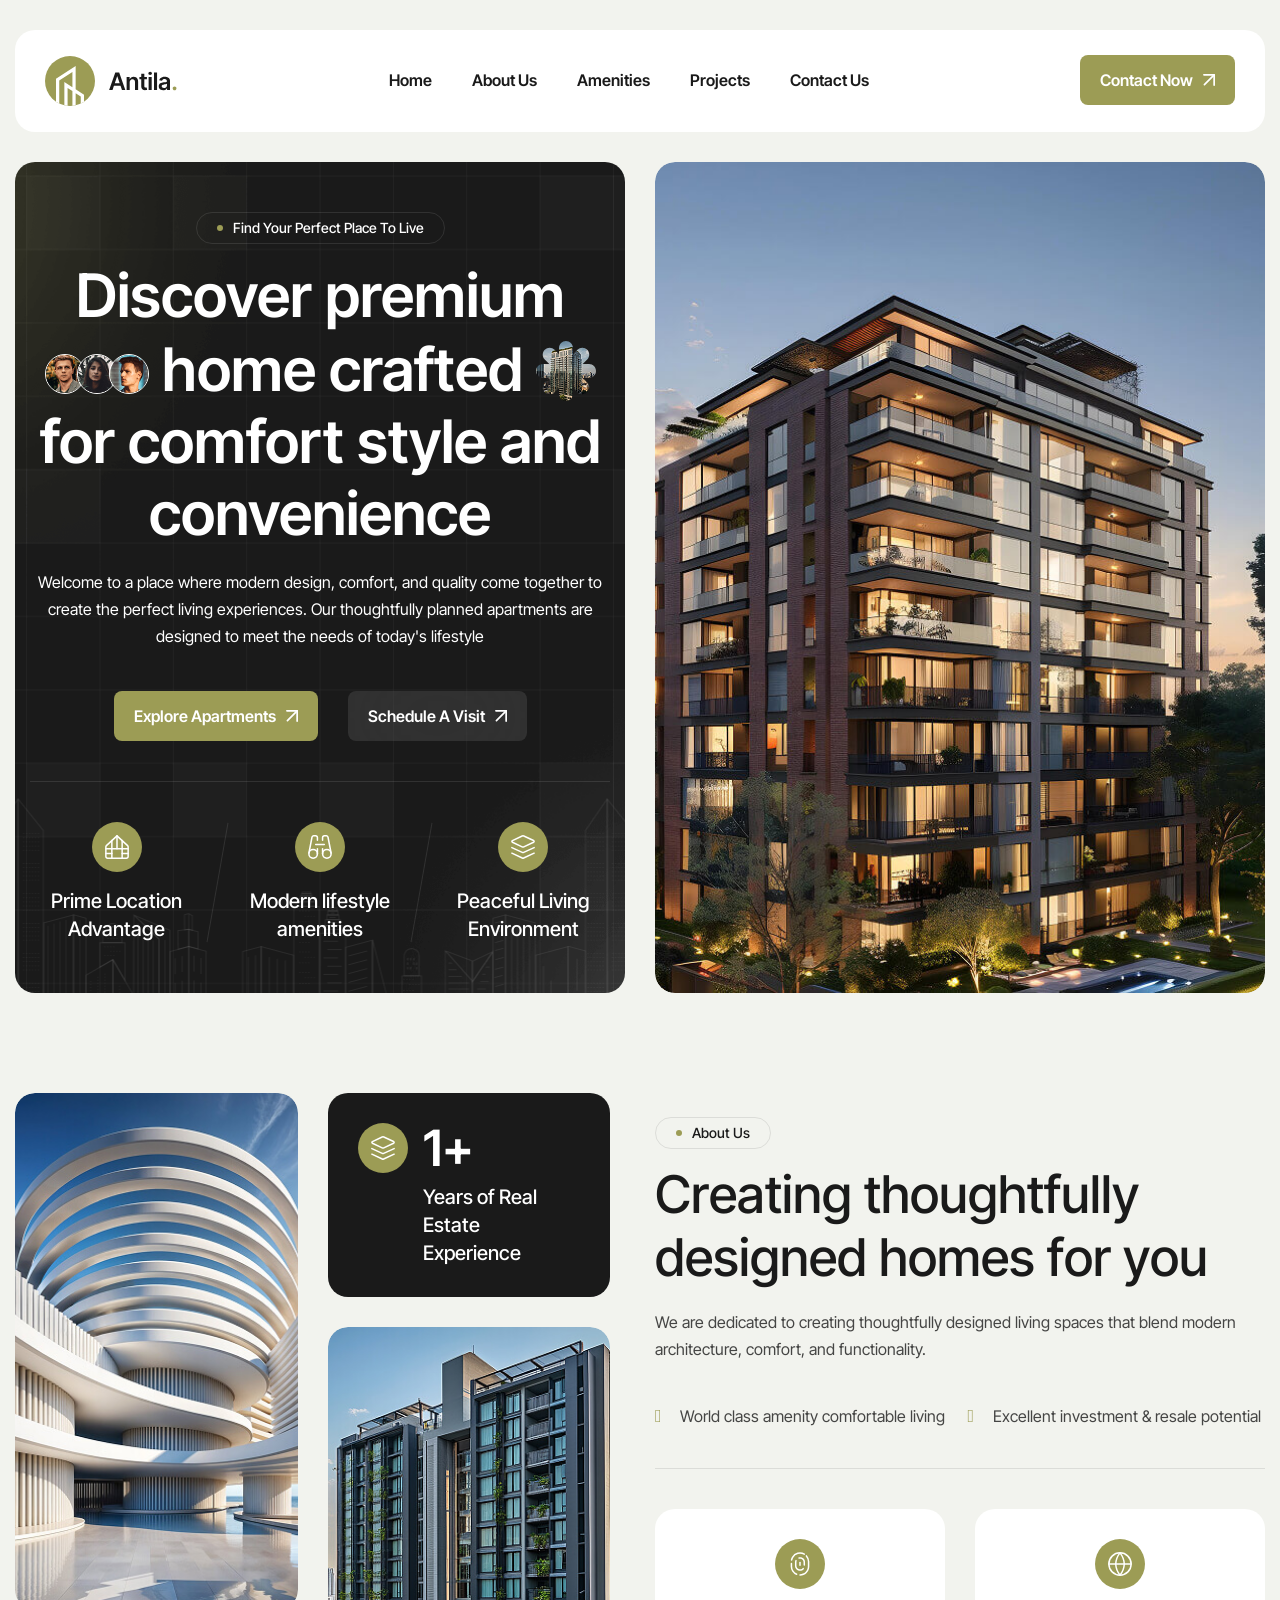
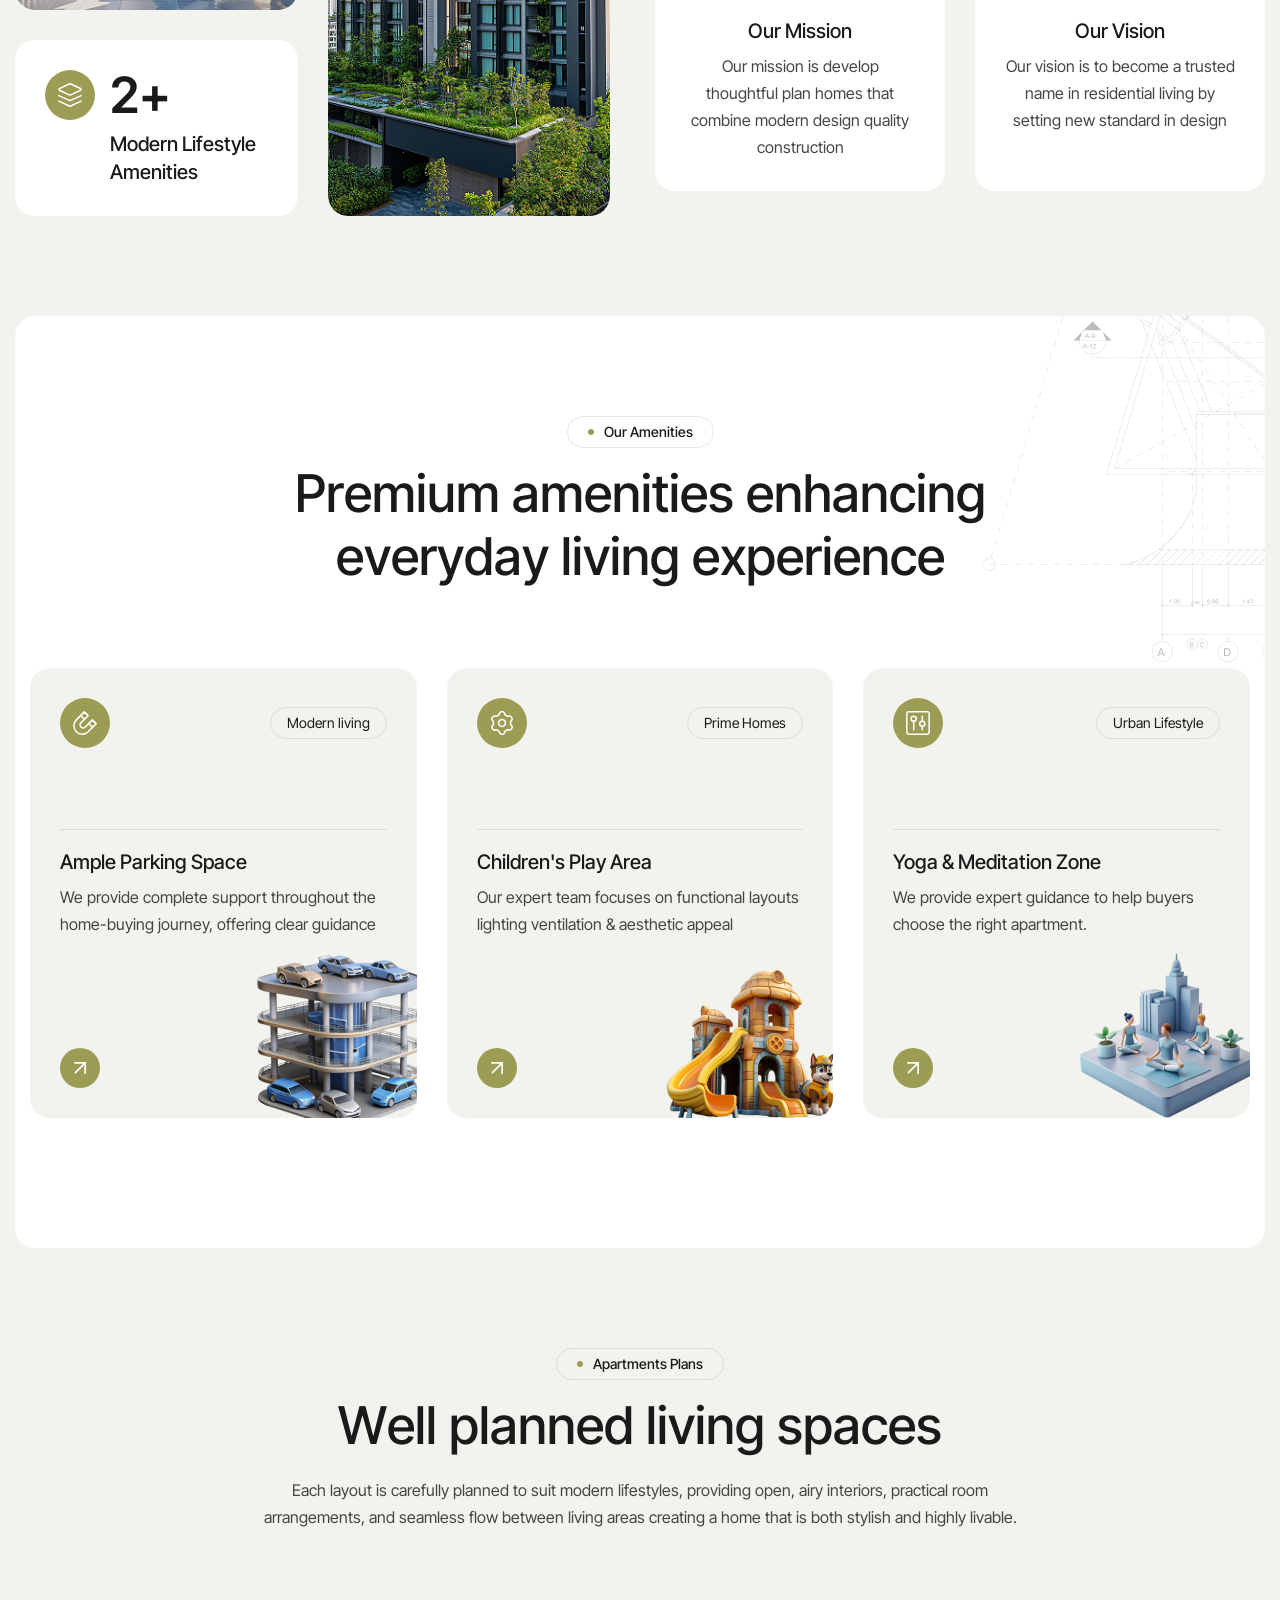
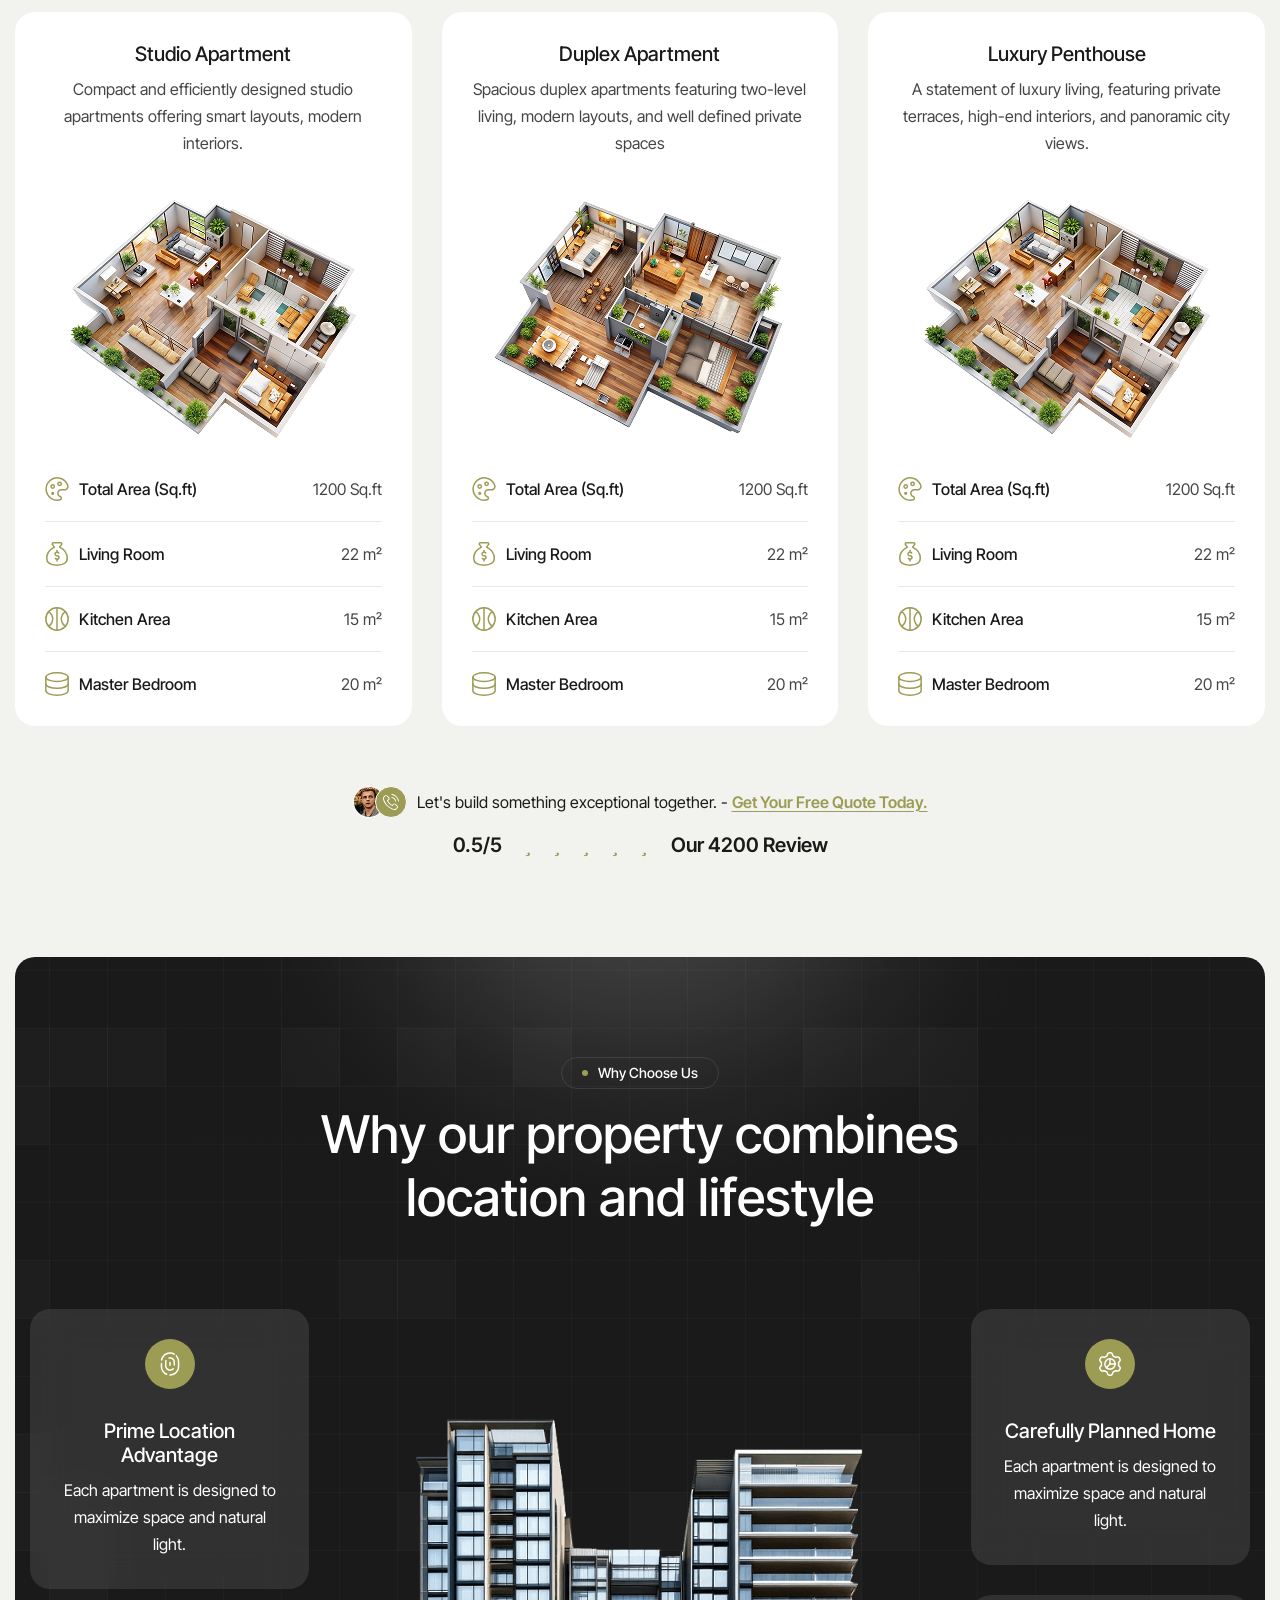
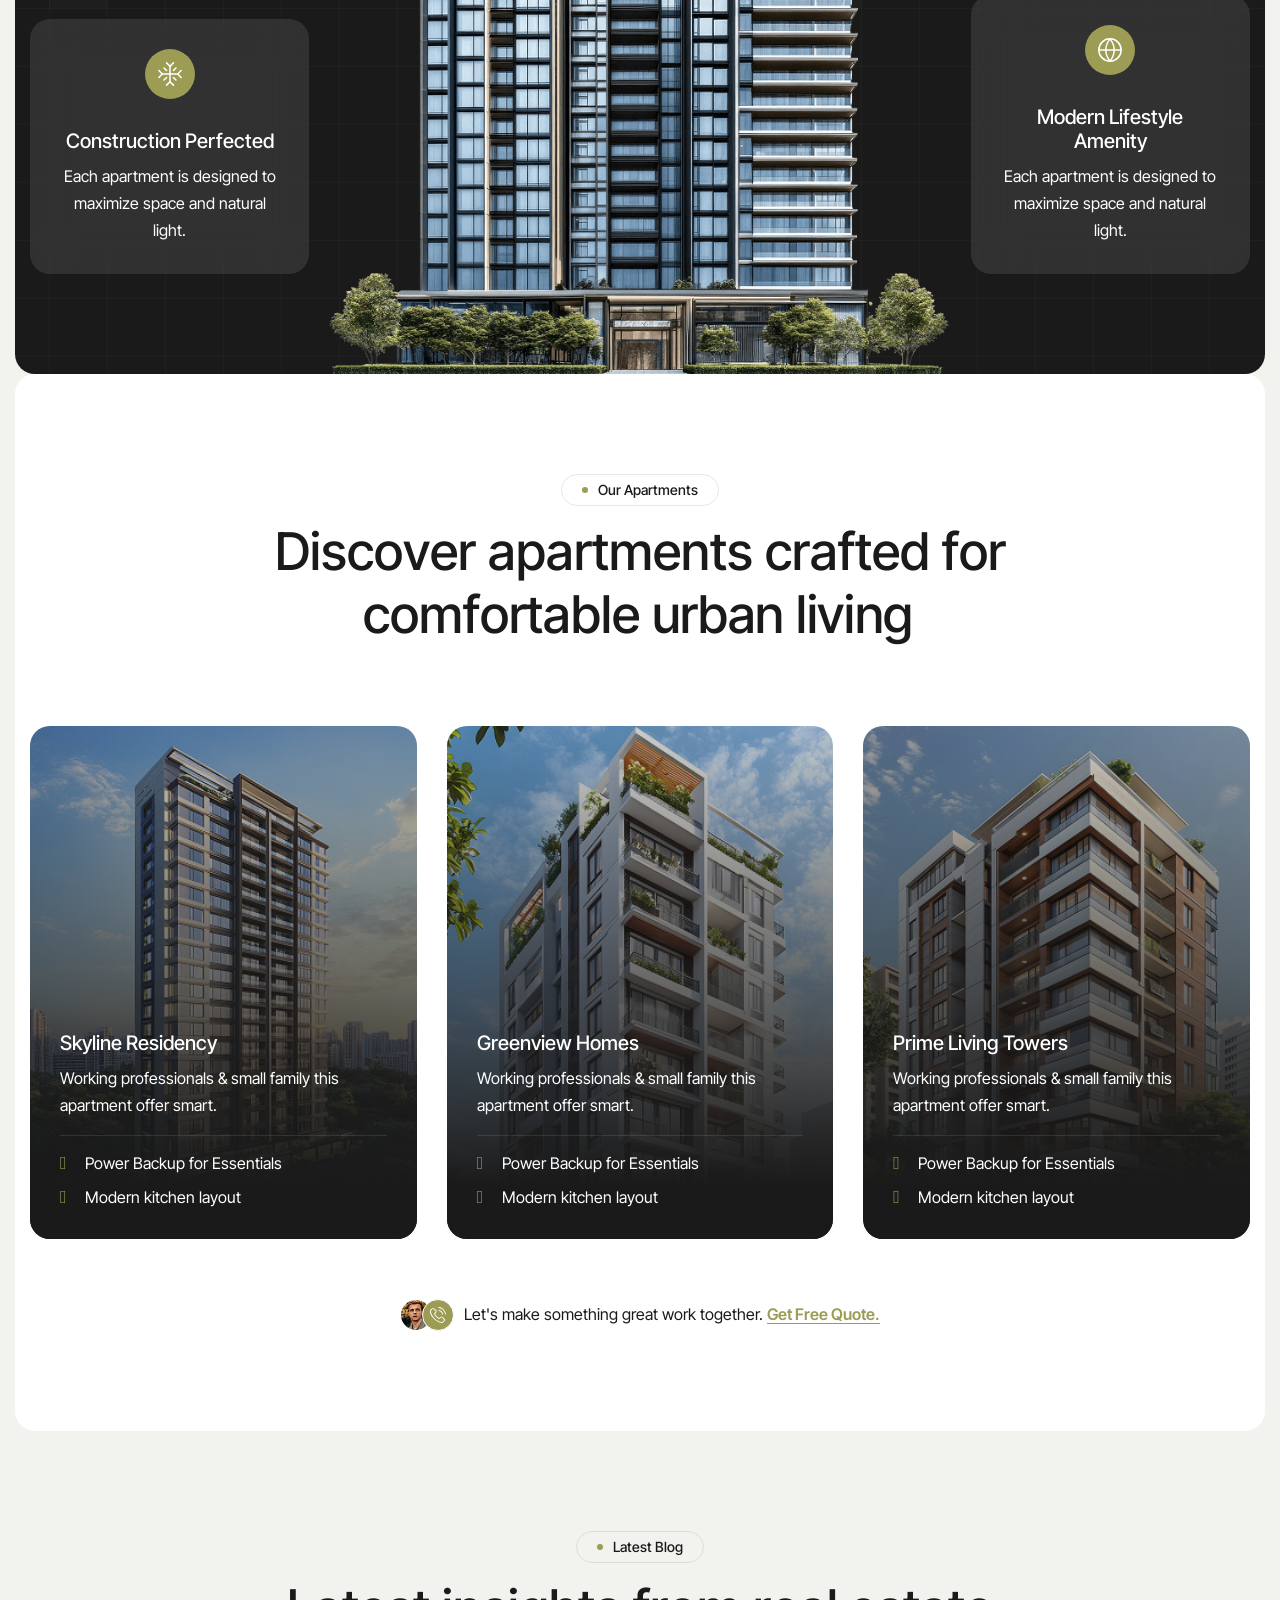
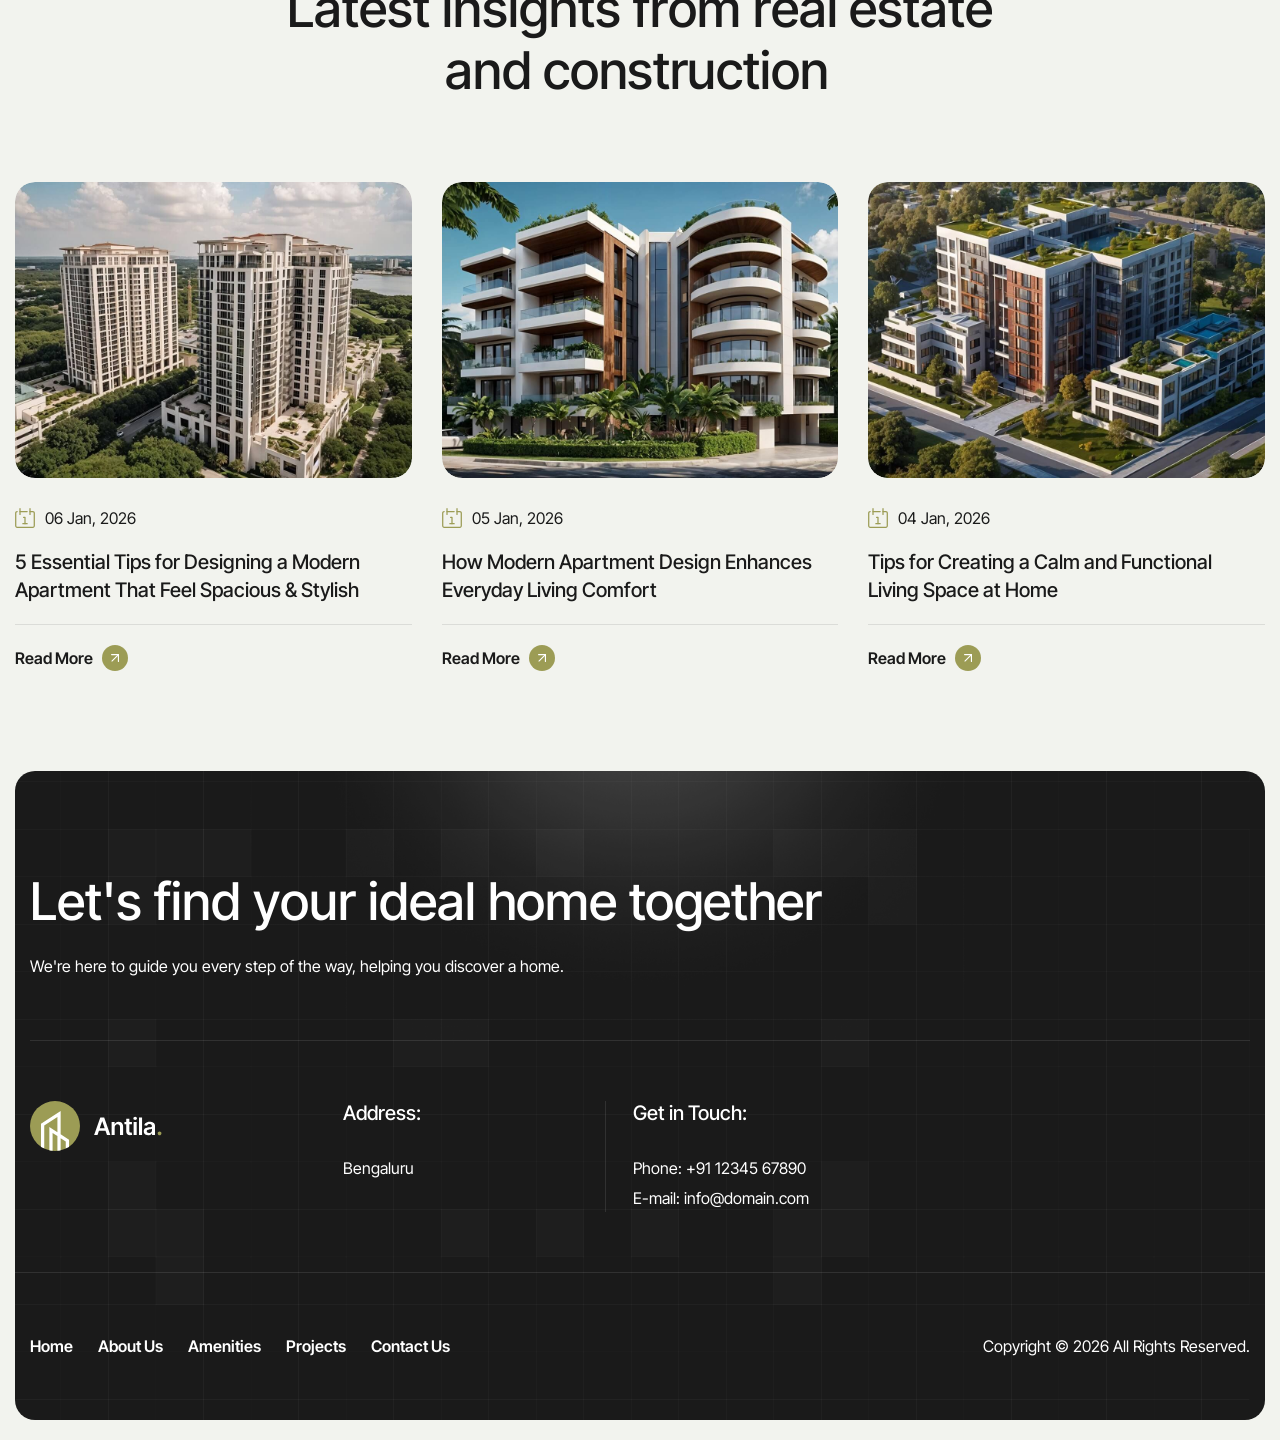
==== index.html @ 1b77be8a "new" ====
<!doctype html>
<html lang="zxx">
  <!-- Mirrored from html.awaikenthemes.com/antila/index-3.html by HTTrack Website Copier/3.x [XR&CO'2014], Wed, 28 Jan 2026 15:28:29 GMT -->
  <head>
    <!-- Meta -->
    <meta charset="utf-8" />
    <meta http-equiv="X-UA-Compatible" content="IE=edge" />
    <meta
      name="viewport"
      content="width=device-width, initial-scale=1.0, maximum-scale=1"
    />
    <meta name="description" content="" />
    <meta name="keywords" content="" />
    <meta name="author" content="Awaiken" />
    <!-- Page Title -->
    <title>Real Estate</title>
    <!-- Favicon Icon -->
    <link rel="shortcut icon" type="image/x-icon" href="images/favicon.png" />
    <!-- Google Fonts Css-->
    <link rel="preconnect" href="https://fonts.googleapis.com/" />
    <link rel="preconnect" href="https://fonts.gstatic.com/" crossorigin />
    <link
      href="https://fonts.googleapis.com/css2?family=Inter+Tight:ital,wght@0,100..900;1,100..900&amp;display=swap"
      rel="stylesheet"
    />
    <!-- Bootstrap Css -->
    <link href="css/bootstrap.min.css" rel="stylesheet" media="screen" />
    <!-- SlickNav Css -->
    <link href="css/slicknav.min.css" rel="stylesheet" />
    <!-- Swiper Css -->
    <link rel="stylesheet" href="css/swiper-bundle.min.css" />
    <!-- Font Awesome Icon Css-->
    <link href="css/all.min.css" rel="stylesheet" media="screen" />
    <!-- Animated Css -->
    <link href="css/animate.css" rel="stylesheet" />
    <!-- Magnific Popup Core Css File -->
    <link rel="stylesheet" href="css/magnific-popup.css" />
    <!-- Mouse Cursor Css File -->
    <link rel="stylesheet" href="css/mousecursor.css" />
    <!-- Main Custom Css -->
    <link href="css/custom.css" rel="stylesheet" media="screen" />
  </head>
  <body>
    <!-- Preloader Start -->
    <div class="preloader">
      <div class="loading-container">
        <div class="loading"></div>
        <div id="loading-icon"><img src="images/loader.svg" alt="" /></div>
      </div>
    </div>
    <!-- Preloader End -->

    <!-- Header Start -->
    <header class="main-header main-header-prime">
      <div class="header-sticky">
        <nav class="navbar navbar-expand-lg">
          <div class="container-fluid">
            <!-- Logo Start -->
            <a class="navbar-brand" href="index.html">
              <img src="images/logo-dark.svg" alt="Logo" />
            </a>
            <!-- Logo End -->

            <!-- Main Menu Start -->
            <div class="collapse navbar-collapse main-menu">
              <div class="nav-menu-wrapper">
                <ul class="navbar-nav mr-auto" id="menu">
                  <li class="nav-item submenu">
                    <a class="nav-link" href="index.html">Home</a>
                  </li>
                  <li class="nav-item">
                    <a class="nav-link" href="about.html">About Us</a>
                  </li>
                  <li class="nav-item">
                    <a class="nav-link" href="amenities.html">Amenities</a>
                  </li>
                  <li class="nav-item">
                    <a class="nav-link" href="projects.html">Projects</a>
                  </li>

                  <li class="nav-item">
                    <a class="nav-link" href="contact.html">Contact Us</a>
                  </li>
                </ul>
              </div>

              <!-- Header Btn Start -->
              <div class="header-btn">
                <a href="contact.html" class="btn-default">Contact Now</a>
              </div>
              <!-- Header Btn End -->
            </div>
            <!-- Main Menu End -->
            <div class="navbar-toggle"></div>
          </div>
        </nav>
        <div class="responsive-menu"></div>
      </div>
    </header>
    <!-- Header End -->

    <!-- Hero Section Start -->
    <div class="hero-prime">
      <div class="container-fluid">
        <div class="row">
          <div class="col-xl-12">
            <!-- Hero Box Start -->
            <div class="hero-box-prime">
              <!-- Hero Content Start -->
              <div class="hero-content-prime dark-section">
                <!-- Section Title Start -->
                <div class="section-title">
                  <span class="section-sub-title wow fadeInUp"
                    >Find Your Perfect Place To Live</span
                  >
                  <h1
                    class="wow fadeInUp"
                    data-wow-delay="0.2s"
                    data-cursor="-opaque"
                  >
                    Discover premium
                    <span class="hero-title-img-1-prime"
                      ><img src="images/author-1.jpg" alt="" /><img
                        src="images/author-2.jpg"
                        alt="" /><img src="images/author-3.jpg" alt=""
                    /></span>
                    home crafted
                    <span class="hero-title-img-2-prime"
                      ><img src="images/hero-title-img-2-prime.jpg" alt=""
                    /></span>
                    for comfort style and convenience
                  </h1>
                  <p class="wow fadeInUp" data-wow-delay="0.4s">
                    Welcome to a place where modern design, comfort, and quality
                    come together to create the perfect living experiences. Our
                    thoughtfully planned apartments are designed to meet the
                    needs of today's lifestyle
                  </p>
                </div>
                <!-- Section Title End -->

                <!-- Hero Content Button Start -->
                <div
                  class="hero-content-btn-prime wow fadeInUp"
                  data-wow-delay="0.6s"
                >
                  <a href="projects.html" class="btn-default btn-highlighted"
                    >Explore Apartments</a
                  >
                  <a href="contact.html" class="btn-default btn-light"
                    >Schedule A Visit</a
                  >
                </div>
                <!-- Hero Content Button End -->

                <!-- Hero Body Item List Start -->
                <div
                  class="hero-body-item-list-prime wow fadeInUp"
                  data-wow-delay="0.8s"
                >
                  <!-- Hero Body Item Start -->
                  <div class="hero-body-item-prime">
                    <div class="icon-box">
                      <img
                        src="images/icon-hero-body-item-1-prime.svg"
                        alt=""
                      />
                    </div>
                    <div class="hero-body-item-content-prime">
                      <h2>Prime Location Advantage</h2>
                    </div>
                  </div>
                  <!-- Hero Body Item End -->

                  <!-- Hero Body Item Start -->
                  <div class="hero-body-item-prime">
                    <div class="icon-box">
                      <img
                        src="images/icon-hero-body-item-2-prime.svg"
                        alt=""
                      />
                    </div>
                    <div class="hero-body-item-content-prime">
                      <h2>Modern lifestyle amenities</h2>
                    </div>
                  </div>
                  <!-- Hero Body Item End -->

                  <!-- Hero Body Item Start -->
                  <div class="hero-body-item-prime">
                    <div class="icon-box">
                      <img
                        src="images/icon-hero-body-item-3-prime.svg"
                        alt=""
                      />
                    </div>
                    <div class="hero-body-item-content-prime">
                      <h2>Peaceful Living Environment</h2>
                    </div>
                  </div>
                  <!-- Hero Body Item End -->
                </div>
                <!-- Hero Body Item List End -->
              </div>
              <!-- Hero Content End -->

              <!-- Hero Image Box Start -->
              <div class="hero-image-prime">
                <figure class="image-anime reveal">
                  <img src="images/hero-image-prime.jpg" alt="" />
                </figure>
              </div>
              <!-- Hero Image Box End -->
            </div>
            <!-- Hero Box End -->
          </div>
        </div>
      </div>
    </div>
    <!-- Hero Section End -->

    <!-- About US Section Start -->
    <div class="about-us-prime">
      <div class="container">
        <div class="row">
          <div class="col-xl-6 order-md-1 order-2">
            <!-- About Us Image Start -->
            <div class="about-image-content-box-prime">
              <!-- About Image Box 1 Start -->
              <div class="about-image-box-prime box-1">
                <!-- About Us Image Start -->
                <div class="about-us-image-prime">
                  <figure class="image-anime reveal">
                    <img src="images/about-us-image-1-prime.jpg" alt="" />
                  </figure>
                </div>
                <!-- About Us Image End -->

                <!-- About Counter Box Start -->
                <div class="about-counter-box-prime wow fadeInUp">
                  <div class="icon-box">
                    <img src="images/icon-about-counter-1-prime.svg" alt="" />
                  </div>
                  <div class="about-counter-item-content-prime">
                    <h2><span class="counter">15</span>+</h2>
                    <h3>Modern Lifestyle Amenities</h3>
                  </div>
                </div>
                <!-- About Counter Box End -->
              </div>
              <!-- About Image Box 1 End -->

              <!-- About Image Box 1 Start -->
              <div class="about-image-box-prime box-2">
                <!-- About Us Image Start -->
                <div class="about-us-image-prime">
                  <figure class="image-anime reveal">
                    <img src="images/about-us-image-2-prime.jpg" alt="" />
                  </figure>
                </div>
                <!-- About Us Image End -->

                <!-- About Counter Box Start -->
                <div class="about-counter-box-prime wow fadeInUp">
                  <div class="icon-box">
                    <img src="images/icon-about-counter-1-prime.svg" alt="" />
                  </div>
                  <div class="about-counter-item-content-prime">
                    <h2><span class="counter">10</span>+</h2>
                    <h3>Years of Real Estate Experience</h3>
                  </div>
                </div>
                <!-- About Counter Box End -->
              </div>
              <!-- About Image Box 1 End -->
            </div>
            <!-- About Us Image End -->
          </div>

          <div class="col-xl-6 order-md-2 order-1">
            <!-- About Us Content Start -->
            <div class="about-us-content-prime">
              <!-- Section Title Start -->
              <div class="section-title">
                <span class="section-sub-title wow fadeInUp">About Us</span>
                <h2 class="text-anime-style-3">
                  Creating thoughtfully designed homes for you
                </h2>
                <p class="wow fadeInUp" data-wow-delay="0.2s">
                  We are dedicated to creating thoughtfully designed living
                  spaces that blend modern architecture, comfort, and
                  functionality.
                </p>
              </div>
              <!-- Section Title End -->

              <!-- About Us Content List Start -->
              <div
                class="about-us-content-list-prime wow fadeInUp"
                data-wow-delay="0.4s"
              >
                <ul>
                  <li>World class amenity comfortable living</li>
                  <li>Excellent investment & resale potential</li>
                </ul>
              </div>
              <!-- About Us Content List End -->

              <!-- About Us Item List Start -->
              <div
                class="about-us-item-list-prime wow fadeInUp"
                data-wow-delay="0.6s"
              >
                <!-- About Us Item Start -->
                <div class="about-us-item-prime">
                  <div class="icon-box">
                    <img src="images/icon-about-us-item-1-prime.svg" alt="" />
                  </div>
                  <div class="about-us-item-content-prime">
                    <h3>Our Mission</h3>
                    <p>
                      Our mission is develop thoughtful plan homes that combine
                      modern design quality construction
                    </p>
                  </div>
                </div>
                <!-- About Us Item End -->

                <!-- About Us Item Start -->
                <div class="about-us-item-prime">
                  <div class="icon-box">
                    <img src="images/icon-about-us-item-2-prime.svg" alt="" />
                  </div>
                  <div class="about-us-item-content-prime">
                    <h3>Our Vision</h3>
                    <p>
                      Our vision is to become a trusted name in residential
                      living by setting new standard in design
                    </p>
                  </div>
                </div>
                <!-- About Us Item End -->
              </div>
              <!-- About Us Item List End -->
            </div>
            <!-- About Us Content End -->
          </div>
        </div>
      </div>
    </div>
    <!-- About US Section End -->

    <!-- Our Amenities Section Start -->
    <div class="our-amenities-prime bg-section">
      <div class="container">
        <div class="row section-row">
          <div class="col-lg-12">
            <!-- Section Title Start -->
            <div class="section-title section-title-center">
              <span class="section-sub-title wow fadeInUp">Our Amenities</span>
              <h2 class="text-anime-style-3" data-cursor="-opaque">
                Premium amenities enhancing everyday living experience
              </h2>
            </div>
            <!-- Section Title End -->
          </div>
        </div>

        <div class="row">
          <div class="col-xl-4 col-md-6">
            <!-- Amenity Item Start -->
            <div class="amenity-item-prime wow fadeInUp">
              <!-- Amenity Item Header Start -->
              <div class="amenity-item-header-prime">
                <div class="icon-box">
                  <img src="images/icon-amenity-item-1-prime.svg" alt="" />
                </div>
                <div class="amenity-item-tag-prime">
                  <ul>
                    <li><a href="amenity-single.html">Modern living</a></li>
                  </ul>
                </div>
              </div>
              <!-- Amenity Item Header End -->

              <!-- Amenity Item Body Start -->
              <div class="amenity-item-body-prime">
                <!-- Amenity Item Content Start -->
                <div class="amenity-item-content-prime">
                  <h2><a href="amenity-single.html">Ample Parking Space</a></h2>
                  <p>
                    We provide complete support throughout the home-buying
                    journey, offering clear guidance
                  </p>
                </div>
                <!-- Amenity Item Content End -->

                <!-- Amenity Item Footer Start -->
                <div class="amenity-item-footer-prime">
                  <!-- Amenity Item Button Start -->
                  <div class="amenity-item-btn-prime">
                    <a href="amenity-single.html"
                      ><img src="images/arrow-white.svg" alt=""
                    /></a>
                  </div>
                  <!-- Amenity Item Button End -->

                  <!-- Amenity Item Image Start -->
                  <div class="amenity-item-image-prime">
                    <figure>
                      <img src="images/amenity-image-1-prime.png" alt="" />
                    </figure>
                  </div>
                  <!-- Amenity Item Image End -->
                </div>
                <!-- Amenity Item Footer End -->
              </div>
              <!-- Amenity Item Body End -->
            </div>
            <!-- Amenity Item End -->
          </div>

          <div class="col-xl-4 col-md-6">
            <!-- Amenity Item Start -->
            <div class="amenity-item-prime wow fadeInUp" data-wow-delay="0.2s">
              <!-- Amenity Item Header Start -->
              <div class="amenity-item-header-prime">
                <div class="icon-box">
                  <img src="images/icon-amenity-item-2-prime.svg" alt="" />
                </div>
                <div class="amenity-item-tag-prime">
                  <ul>
                    <li><a href="amenity-single.html">Prime Homes</a></li>
                  </ul>
                </div>
              </div>
              <!-- Amenity Item Header End -->

              <!-- Amenity Item Body Start -->
              <div class="amenity-item-body-prime">
                <!-- Amenity Item Content Start -->
                <div class="amenity-item-content-prime">
                  <h2>
                    <a href="amenity-single.html">Children's Play Area</a>
                  </h2>
                  <p>
                    Our expert team focuses on functional layouts lighting
                    ventilation & aesthetic appeal
                  </p>
                </div>
                <!-- Amenity Item Content End -->

                <!-- Amenity Item Footer Start -->
                <div class="amenity-item-footer-prime">
                  <!-- Amenity Item Button Start -->
                  <div class="amenity-item-btn-prime">
                    <a href="amenity-single.html"
                      ><img src="images/arrow-white.svg" alt=""
                    /></a>
                  </div>
                  <!-- Amenity Item Button End -->

                  <!-- Amenity Item Image Start -->
                  <div class="amenity-item-image-prime">
                    <figure>
                      <img src="images/amenity-image-2-prime.png" alt="" />
                    </figure>
                  </div>
                  <!-- Amenity Item Image End -->
                </div>
                <!-- Amenity Item Footer End -->
              </div>
              <!-- Amenity Item Body End -->
            </div>
            <!-- Amenity Item End -->
          </div>

          <div class="col-xl-4 col-md-6">
            <!-- Amenity Item Start -->
            <div class="amenity-item-prime wow fadeInUp" data-wow-delay="0.4s">
              <!-- Amenity Item Header Start -->
              <div class="amenity-item-header-prime">
                <div class="icon-box">
                  <img src="images/icon-amenity-item-3-prime.svg" alt="" />
                </div>
                <div class="amenity-item-tag-prime">
                  <ul>
                    <li><a href="amenity-single.html">Urban Lifestyle</a></li>
                  </ul>
                </div>
              </div>
              <!-- Amenity Item Header End -->

              <!-- Amenity Item Body Start -->
              <div class="amenity-item-body-prime">
                <!-- Amenity Item Content Start -->
                <div class="amenity-item-content-prime">
                  <h2>
                    <a href="amenity-single.html">Yoga & Meditation Zone</a>
                  </h2>
                  <p>
                    We provide expert guidance to help buyers choose the right
                    apartment.
                  </p>
                </div>
                <!-- Amenity Item Content End -->

                <!-- Amenity Item Footer Start -->
                <div class="amenity-item-footer-prime">
                  <!-- Amenity Item Button Start -->
                  <div class="amenity-item-btn-prime">
                    <a href="amenity-single.html"
                      ><img src="images/arrow-white.svg" alt=""
                    /></a>
                  </div>
                  <!-- Amenity Item Button End -->

                  <!-- Amenity Item Image Start -->
                  <div class="amenity-item-image-prime">
                    <figure>
                      <img src="images/amenity-image-3-prime.png" alt="" />
                    </figure>
                  </div>
                  <!-- Amenity Item Image End -->
                </div>
                <!-- Amenity Item Footer End -->
              </div>
              <!-- Amenity Item Body End -->
            </div>
            <!-- Amenity Item End -->
          </div>
        </div>
      </div>
    </div>
    <!-- Our Amenities Section End -->

    <!-- Apartments Plans Section Start -->
    <div class="apartments-plans">
      <div class="container">
        <div class="row section-row">
          <div class="col-xl-12">
            <!-- Section Title Start -->
            <div class="section-title section-title-center">
              <span class="section-sub-title wow fadeInUp"
                >Apartments Plans</span
              >
              <h2 class="text-anime-style-3" data-cursor="-opaque">
                Well planned living spaces
              </h2>
              <p class="wow fadeInUp" data-wow-delay="0.2s">
                Each layout is carefully planned to suit modern lifestyles,
                providing open, airy interiors, practical room arrangements, and
                seamless flow between living areas creating a home that is both
                stylish and highly livable.
              </p>
            </div>
            <!-- Section Title End -->
          </div>
        </div>

        <div class="row">
          <div class="col-xl-4 col-md-6">
            <!-- Apartments Plan Item Start -->
            <div class="apartments-plan-item wow fadeInUp">
              <!-- Apartments Plan Item Content Start -->
              <div class="apartments-plan-item-content">
                <h3>Studio Apartment</h3>
                <p>
                  Compact and efficiently designed studio apartments offering
                  smart layouts, modern interiors.
                </p>
              </div>
              <!-- Apartments Plan Item Content End -->

              <!-- Apartments Plan Item Image Start -->
              <div class="apartments-plan-item-image">
                <figure>
                  <img src="images/apartments-plan-item-image-1.png" alt="" />
                </figure>
              </div>
              <!-- Apartments Plan Item Image End -->

              <!-- Apartments Amenity List Start -->
              <div class="apartments-plan-item-list">
                <ul>
                  <li>
                    <span
                      ><img
                        src="images/icon-apartments-amenity-1.svg"
                        alt=""
                      />Total Area (Sq.ft)</span
                    >1200 Sq.ft
                  </li>
                  <li>
                    <span
                      ><img
                        src="images/icon-apartments-amenity-2.svg"
                        alt=""
                      />Living Room</span
                    >22 m²
                  </li>
                  <li>
                    <span
                      ><img
                        src="images/icon-apartments-amenity-3.svg"
                        alt=""
                      />Kitchen Area</span
                    >15 m²
                  </li>
                  <li>
                    <span
                      ><img
                        src="images/icon-apartments-amenity-4.svg"
                        alt=""
                      />Master Bedroom</span
                    >20 m²
                  </li>
                </ul>
              </div>
              <!-- Apartments Amenity List End -->
            </div>
            <!-- Apartments Plan Item End -->
          </div>

          <div class="col-xl-4 col-md-6">
            <!-- Apartments Plan Item Start -->
            <div
              class="apartments-plan-item wow fadeInUp"
              data-wow-delay="0.2s"
            >
              <!-- Apartments Plan Item Content Start -->
              <div class="apartments-plan-item-content">
                <h3>Duplex Apartment</h3>
                <p>
                  Spacious duplex apartments featuring two-level living, modern
                  layouts, and well defined private spaces
                </p>
              </div>
              <!-- Apartments Plan Item Content End -->

              <!-- Apartments Plan Item Image Start -->
              <div class="apartments-plan-item-image">
                <figure>
                  <img src="images/apartments-plan-item-image-2.png" alt="" />
                </figure>
              </div>
              <!-- Apartments Plan Item Image End -->

              <!-- Apartments Amenity List Start -->
              <div class="apartments-plan-item-list">
                <ul>
                  <li>
                    <span
                      ><img
                        src="images/icon-apartments-amenity-1.svg"
                        alt=""
                      />Total Area (Sq.ft)</span
                    >1200 Sq.ft
                  </li>
                  <li>
                    <span
                      ><img
                        src="images/icon-apartments-amenity-2.svg"
                        alt=""
                      />Living Room</span
                    >22 m²
                  </li>
                  <li>
                    <span
                      ><img
                        src="images/icon-apartments-amenity-3.svg"
                        alt=""
                      />Kitchen Area</span
                    >15 m²
                  </li>
                  <li>
                    <span
                      ><img
                        src="images/icon-apartments-amenity-4.svg"
                        alt=""
                      />Master Bedroom</span
                    >20 m²
                  </li>
                </ul>
              </div>
              <!-- Apartments Amenity List End -->
            </div>
            <!-- Apartments Plan Item End -->
          </div>

          <div class="col-xl-4 col-md-6">
            <!-- Apartments Plan Item Start -->
            <div
              class="apartments-plan-item wow fadeInUp"
              data-wow-delay="0.4s"
            >
              <!-- Apartments Plan Item Content Start -->
              <div class="apartments-plan-item-content">
                <h3>Luxury Penthouse</h3>
                <p>
                  A statement of luxury living, featuring private terraces,
                  high-end interiors, and panoramic city views.
                </p>
              </div>
              <!-- Apartments Plan Item Content End -->

              <!-- Apartments Plan Item Image Start -->
              <div class="apartments-plan-item-image">
                <figure>
                  <img src="images/apartments-plan-item-image-1.png" alt="" />
                </figure>
              </div>
              <!-- Apartments Plan Item Image End -->

              <!-- Apartments Amenity List Start -->
              <div class="apartments-plan-item-list">
                <ul>
                  <li>
                    <span
                      ><img
                        src="images/icon-apartments-amenity-1.svg"
                        alt=""
                      />Total Area (Sq.ft)</span
                    >1200 Sq.ft
                  </li>
                  <li>
                    <span
                      ><img
                        src="images/icon-apartments-amenity-2.svg"
                        alt=""
                      />Living Room</span
                    >22 m²
                  </li>
                  <li>
                    <span
                      ><img
                        src="images/icon-apartments-amenity-3.svg"
                        alt=""
                      />Kitchen Area</span
                    >15 m²
                  </li>
                  <li>
                    <span
                      ><img
                        src="images/icon-apartments-amenity-4.svg"
                        alt=""
                      />Master Bedroom</span
                    >20 m²
                  </li>
                </ul>
              </div>
              <!-- Apartments Amenity List End -->
            </div>
            <!-- Apartments Plan Item End -->
          </div>

          <div class="col-lg-12">
            <!-- Section Footer Text Start -->
            <div
              class="section-footer-text section-satisfy-img wow fadeInUp"
              data-wow-delay="0.4s"
            >
              <!-- Satisfy Client Images Start -->
              <div class="satisfy-client-images">
                <div class="satisfy-client-image">
                  <figure class="image-anime">
                    <img src="images/author-1.jpg" alt="" />
                  </figure>
                </div>
                <div class="satisfy-client-image add-more">
                  <img src="images/icon-phone-white.svg" alt="" />
                </div>
              </div>
              <!-- Satisfy Client Images End -->
              <p>
                Let's build something exceptional together. -
                <a href="contact.html">Get your free quote today.</a>
              </p>
              <ul>
                <li><span class="counter">4.9</span>/5</li>
                <li>
                  <i class="fa-solid fa-star"></i>
                  <i class="fa-solid fa-star"></i>
                  <i class="fa-solid fa-star"></i>
                  <i class="fa-solid fa-star"></i>
                  <i class="fa-solid fa-star"></i>
                </li>
                <li>Our 4200 Review</li>
              </ul>
            </div>
            <!-- Section Footer Text End -->
          </div>
        </div>
      </div>
    </div>
    <!-- Apartments Plans Section End -->

    <!-- Why Choose Us Section Start -->
    <div class="why-choose-us-prime bg-section dark-section">
      <div class="container">
        <div class="row section-row">
          <div class="col-lg-12">
            <!-- Section Title Start -->
            <div class="section-title section-title-center">
              <span class="section-sub-title wow fadeInUp">Why Choose Us</span>
              <h2 class="text-anime-style-3" data-cursor="-opaque">
                Why our property combines location and lifestyle
              </h2>
            </div>
            <!-- Section Title End -->
          </div>
        </div>

        <div class="row">
          <div class="col-lg-12">
            <!-- Why Choose Us Box Start -->
            <div class="why-choose-us-box-prime">
              <!-- Why Choose Item List Start -->
              <div class="why-choose-item-list-prime">
                <!-- Why Choose Item Start -->
                <div class="why-choose-item-prime wow fadeInUp">
                  <div class="icon-box">
                    <img src="images/icon-why-choose-item-1-prime.svg" alt="" />
                  </div>
                  <div class="why-choose-item-content-prime">
                    <h3>Prime Location Advantage</h3>
                    <p>
                      Each apartment is designed to maximize space and natural
                      light.
                    </p>
                  </div>
                </div>
                <!-- Why Choose Item End -->

                <!-- Why Choose Item Start -->
                <div
                  class="why-choose-item-prime wow fadeInUp"
                  data-wow-delay="0.2s"
                >
                  <div class="icon-box">
                    <img src="images/icon-why-choose-item-2-prime.svg" alt="" />
                  </div>
                  <div class="why-choose-item-content-prime">
                    <h3>Construction Perfected</h3>
                    <p>
                      Each apartment is designed to maximize space and natural
                      light.
                    </p>
                  </div>
                </div>
                <!-- Why Choose Item End -->
              </div>
              <!-- Why Choose Item List End -->

              <!-- Why Choose Image Start -->
              <div
                class="why-choose-image-prime wow fadeInUp"
                data-wow-delay="0.2s"
              >
                <figure>
                  <img src="images/why-choose-image-prime.png" alt="" />
                </figure>
              </div>
              <!-- Why Choose Image End -->

              <!-- Why Choose Item List Start -->
              <div class="why-choose-item-list-prime">
                <!-- Why Choose Item Start -->
                <div class="why-choose-item-prime wow fadeInUp">
                  <div class="icon-box">
                    <img src="images/icon-why-choose-item-3-prime.svg" alt="" />
                  </div>
                  <div class="why-choose-item-content-prime">
                    <h3>Carefully Planned Home</h3>
                    <p>
                      Each apartment is designed to maximize space and natural
                      light.
                    </p>
                  </div>
                </div>
                <!-- Why Choose Item End -->

                <!-- Why Choose Item Start -->
                <div
                  class="why-choose-item-prime wow fadeInUp"
                  data-wow-delay="0.2s"
                >
                  <div class="icon-box">
                    <img src="images/icon-why-choose-item-4-prime.svg" alt="" />
                  </div>
                  <div class="why-choose-item-content-prime">
                    <h3>Modern Lifestyle Amenity</h3>
                    <p>
                      Each apartment is designed to maximize space and natural
                      light.
                    </p>
                  </div>
                </div>
                <!-- Why Choose Item End -->
              </div>
              <!-- Why Choose Item List End -->
            </div>
            <!-- Why Choose Us Box End -->
          </div>
        </div>
      </div>
    </div>
    <!-- Why Choose Us Section End -->

    <!-- Our Apartments Section Start -->
    <div class="our-apartments-prime bg-section">
      <div class="container">
        <div class="row section-row">
          <div class="col-xl-12">
            <!-- Section Title Start -->
            <div class="section-title section-title-center">
              <span class="section-sub-title wow fadeInUp">Our Apartments</span>
              <h2 class="text-anime-style-3" data-cursor="-opaque">
                Discover apartments crafted for comfortable urban living
              </h2>
            </div>
            <!-- Section Title End -->
          </div>
        </div>

        <div class="row">
          <div class="col-xl-4 col-md-6">
            <!-- Our Apartment Item Start -->
            <div class="our-apartment-item-prime wow fadeInUp">
              <!-- Apartment Item Image Start -->
              <div class="apartment-item-image-prime">
                <figure>
                  <img src="images/apartment-image-1-prime.jpg" alt="" />
                </figure>
              </div>
              <!-- Apartment Item Image End -->

              <!-- Apartment Item Content Start -->
              <div class="apartment-item-content-prime">
                <h3>Skyline Residency</h3>
                <p>
                  Working professionals & small family this apartment offer
                  smart.
                </p>
                <ul>
                  <li>Power Backup for Essentials</li>
                  <li>Modern kitchen layout</li>
                </ul>
              </div>
              <!-- Apartment Item Content End -->
            </div>
            <!-- Our Apartment Item End -->
          </div>

          <div class="col-xl-4 col-md-6">
            <!-- Our Apartment Item Start -->
            <div
              class="our-apartment-item-prime wow fadeInUp"
              data-wow-delay="0.2s"
            >
              <!-- Apartment Item Image Start -->
              <div class="apartment-item-image-prime">
                <figure>
                  <img src="images/apartment-image-2-prime.jpg" alt="" />
                </figure>
              </div>
              <!-- Apartment Item Image End -->

              <!-- Apartment Item Content Start -->
              <div class="apartment-item-content-prime">
                <h3>Greenview Homes</h3>
                <p>
                  Working professionals & small family this apartment offer
                  smart.
                </p>
                <ul>
                  <li>Power Backup for Essentials</li>
                  <li>Modern kitchen layout</li>
                </ul>
              </div>
              <!-- Apartment Item Content End -->
            </div>
            <!-- Our Apartment Item End -->
          </div>

          <div class="col-xl-4 col-md-6">
            <!-- Our Apartment Item Start -->
            <div
              class="our-apartment-item-prime wow fadeInUp"
              data-wow-delay="0.4s"
            >
              <!-- Apartment Item Image Start -->
              <div class="apartment-item-image-prime">
                <figure>
                  <img src="images/apartment-image-3-prime.jpg" alt="" />
                </figure>
              </div>
              <!-- Apartment Item Image End -->

              <!-- Apartment Item Content Start -->
              <div class="apartment-item-content-prime">
                <h3>Prime Living Towers</h3>
                <p>
                  Working professionals & small family this apartment offer
                  smart.
                </p>
                <ul>
                  <li>Power Backup for Essentials</li>
                  <li>Modern kitchen layout</li>
                </ul>
              </div>
              <!-- Apartment Item Content End -->
            </div>
            <!-- Our Apartment Item End -->
          </div>

          <div class="col-lg-12">
            <!-- Section Footer Text Start -->
            <div
              class="section-footer-text section-satisfy-img wow fadeInUp"
              data-wow-delay="0.4s"
            >
              <!-- Satisfy Client Images Start -->
              <div class="satisfy-client-images">
                <div class="satisfy-client-image">
                  <figure class="image-anime">
                    <img src="images/author-1.jpg" alt="" />
                  </figure>
                </div>
                <div class="satisfy-client-image add-more">
                  <img src="images/icon-phone-white.svg" alt="" />
                </div>
              </div>
              <!-- Satisfy Client Images End -->
              <p>
                Let's make something great work together.
                <a href="contact.html">Get Free Quote.</a>
              </p>
            </div>
            <!-- Section Footer Text End -->
          </div>
        </div>
      </div>
    </div>
    <!-- Our Apartments Section End -->

    <!-- Our Blog Section Start -->
    <div class="our-blog">
      <div class="container">
        <div class="row section-row">
          <div class="col-lg-12">
            <!-- Section Title Start -->
            <div class="section-title section-title-center">
              <span class="section-sub-title wow fadeInUp">Latest blog</span>
              <h2 class="text-anime-style-3" data-cursor="-opaque">
                Latest insights from real <span>estate and construction</span>
              </h2>
            </div>
            <!-- Section Title End -->
          </div>
        </div>

        <div class="row">
          <div class="col-xl-4 col-md-6">
            <!-- Post Item Start -->
            <div class="post-item wow fadeInUp">
              <!-- Post Featured Image Start -->
              <div class="post-featured-image">
                <a href="blog-single.html" data-cursor-text="View">
                  <figure class="image-anime">
                    <img src="images/post-1.jpg" alt="" />
                  </figure>
                </a>
              </div>
              <!-- Post Featured Image End -->

              <!-- Post Item Body Start -->
              <div class="post-item-body">
                <!-- Post Item Meta Start -->
                <div class="post-item-meta">
                  <ul>
                    <li>
                      <img src="images/icon-calendar.svg" alt="" />06 Jan, 2026
                    </li>
                  </ul>
                </div>
                <!-- Post Item Meta End -->

                <!-- Post Item Content Start -->
                <div class="post-item-content">
                  <h2>
                    <a href="blog-single.html"
                      >5 Essential Tips for Designing a Modern Apartment That
                      Feel Spacious & Stylish</a
                    >
                  </h2>
                </div>
                <!-- Post Item Content End -->

                <!-- Post Item Btn Start -->
                <div class="post-item-btn">
                  <a href="blog-single.html" class="readmore-btn">Read More</a>
                </div>
                <!-- Post Item Btn End -->
              </div>
              <!-- Post Item Body End -->
            </div>
            <!-- Post Item End -->
          </div>

          <div class="col-xl-4 col-md-6">
            <!-- Post Item Start -->
            <div class="post-item wow fadeInUp" data-wow-delay="0.2s">
              <!-- Post Featured Image Start -->
              <div class="post-featured-image">
                <a href="blog-single.html" data-cursor-text="View">
                  <figure class="image-anime">
                    <img src="images/post-2.jpg" alt="" />
                  </figure>
                </a>
              </div>
              <!-- Post Featured Image End -->

              <!-- Post Item Body Start -->
              <div class="post-item-body">
                <!-- Post Item Meta Start -->
                <div class="post-item-meta">
                  <ul>
                    <li>
                      <img src="images/icon-calendar.svg" alt="" />05 Jan, 2026
                    </li>
                  </ul>
                </div>
                <!-- Post Item Meta End -->

                <!-- Post Item Content Start -->
                <div class="post-item-content">
                  <h2>
                    <a href="blog-single.html"
                      >How Modern Apartment Design Enhances Everyday Living
                      Comfort</a
                    >
                  </h2>
                </div>
                <!-- Post Item Content End -->

                <!-- Post Item Btn Start -->
                <div class="post-item-btn">
                  <a href="blog-single.html" class="readmore-btn">Read More</a>
                </div>
                <!-- Post Item Btn End -->
              </div>
              <!-- Post Item Body End -->
            </div>
            <!-- Post Item End -->
          </div>

          <div class="col-xl-4 col-md-6">
            <!-- Post Item Start -->
            <div class="post-item wow fadeInUp" data-wow-delay="0.4s">
              <!-- Post Featured Image Start -->
              <div class="post-featured-image">
                <a href="blog-single.html" data-cursor-text="View">
                  <figure class="image-anime">
                    <img src="images/post-3.jpg" alt="" />
                  </figure>
                </a>
              </div>
              <!-- Post Featured Image End -->

              <!-- Post Item Body Start -->
              <div class="post-item-body">
                <!-- Post Item Meta Start -->
                <div class="post-item-meta">
                  <ul>
                    <li>
                      <img src="images/icon-calendar.svg" alt="" />04 Jan, 2026
                    </li>
                  </ul>
                </div>
                <!-- Post Item Meta End -->

                <!-- Post Item Content Start -->
                <div class="post-item-content">
                  <h2>
                    <a href="blog-single.html"
                      >Tips for Creating a Calm and Functional Living Space at
                      Home</a
                    >
                  </h2>
                </div>
                <!-- Post Item Content End -->

                <!-- Post Item Btn Start -->
                <div class="post-item-btn">
                  <a href="blog-single.html" class="readmore-btn">Read More</a>
                </div>
                <!-- Post Item Btn End -->
              </div>
              <!-- Post Item Body End -->
            </div>
            <!-- Post Item End -->
          </div>
        </div>
      </div>
    </div>
    <!-- Our Blog Section End -->

    <!-- Main Footer Start -->
    <footer class="main-footer-moon bg-section dark-section">
      <div class="container">
        <div class="row">
          <div class="col-lg-12">
            <!-- Footer Header Start -->
            <div class="footer-header-moon">
              <!-- Section Title Start -->
              <div class="section-title">
                <h2 class="text-anime-style-3" data-cursor="-opaque">
                  Let's find your ideal home together
                </h2>
                <p class="wow fadeInUp" data-wow-delay="0.2s">
                  We're here to guide you every step of the way, helping you
                  discover a home.
                </p>
              </div>
              <!-- Section Title End -->
            </div>
            <!-- Footer Header End -->
          </div>

          <div class="col-xl-3">
            <!-- About Footer Start -->
            <div class="about-footer-moon">
              <!-- Footer Logo Start -->
              <div class="footer-logo-moon">
                <img src="images/logo.svg" alt="" />
              </div>
              <!-- Footer Logo End -->
            </div>
            <!-- About Footer End -->
          </div>

          <div class="col-xl-9">
            <!-- Footer Links Box Start -->
            <div class="footer-contact-box-moon">
              <!-- Footer Contact Item Start -->
              <div class="footer-contact-item-moon">
                <h3>Address:</h3>
                <p>Bengaluru</p>
              </div>
              <!-- Footer Contact Item End -->

              <!-- Footer Contact Item Start -->
              <div class="footer-contact-item-moon">
                <h3>Get in Touch:</h3>
                <p>Phone: <a href="tel:912345678">+91 12345 67890</a></p>
                <p>
                  E-mail: <a href="mailto:info@domai.com">info@domain.com</a>
                </p>
              </div>
              <!-- Footer Contact Item End -->
            </div>
            <!-- Footer Body End -->
          </div>
        </div>
      </div>

      <!-- Footer Copyright Start -->
      <div class="footer-copyright-moon">
        <div class="container">
          <div class="row">
            <div class="col-lg-12">
              <!-- Footer Copyright Box Start -->
              <div class="footer-copyright-box-moon">
                <!-- Footer Menu Start -->
                <div class="footer-menu-moon">
                  <ul>
                    <li><a href="index-3.html">home</a></li>
                    <li><a href="about.html">about Us</a></li>
                    <li><a href="amenities.html">Amenities</a></li>
                    <li><a href="projects.html">Projects</a></li>
                    <li><a href="contact.html">contact Us</a></li>
                  </ul>
                </div>
                <!-- Footer Menu End -->

                <!-- Footer Copyright Text Start -->
                <div class="footer-copyright-text-moon">
                  <p>Copyright © 2026 All Rights Reserved.</p>
                </div>
                <!-- Footer Copyright Text End -->
              </div>
              <!-- Footer Copyright Box End -->
            </div>
          </div>
        </div>
      </div>
      <!-- Footer Copyright End -->
    </footer>
    <!-- Main Footer End -->

    <!-- Jquery Library File -->
    <script src="js/jquery-3.7.1.min.js"></script>
    <!-- Bootstrap js file -->
    <script src="js/bootstrap.min.js"></script>
    <!-- Validator js file -->
    <script src="js/validator.min.js"></script>
    <!-- SlickNav js file -->
    <script src="js/jquery.slicknav.js"></script>
    <!-- Swiper js file -->
    <script src="js/swiper-bundle.min.js"></script>
    <!-- Counter js file -->
    <script src="js/jquery.waypoints.min.js"></script>
    <script src="js/jquery.counterup.min.js"></script>
    <!-- Magnific js file -->
    <script src="js/jquery.magnific-popup.min.js"></script>
    <!-- SmoothScroll -->
    <script src="js/SmoothScroll.js"></script>
    <!-- Parallax js -->
    <script src="js/parallaxie.js"></script>
    <!-- MagicCursor js file -->
    <script src="js/gsap.min.js"></script>
    <script src="js/magiccursor.js"></script>
    <!-- Text Effect js file -->
    <script src="js/SplitText.min.js"></script>
    <script src="js/ScrollTrigger.min.js"></script>
    <!-- YTPlayer js File -->
    <script src="js/jquery.mb.YTPlayer.min.js"></script>
    <!-- Wow js file -->
    <script src="js/wow.min.js"></script>
    <!-- Main Custom js file -->
    <script src="js/function.js"></script>
  </body>

  <!-- Mirrored from html.awaikenthemes.com/antila/index-3.html by HTTrack Website Copier/3.x [XR&CO'2014], Wed, 28 Jan 2026 15:28:37 GMT -->
</html>
---- css/mousecursor.css ----
/*! normalize.css v7.0.0 | MIT License | github.com/necolas/normalize.css */
.cb-cursor {
	position: fixed;
	top: 0;
	left: 0;
	z-index: 150;
	contain: layout style size;
	pointer-events: none;
	will-change: transform;
	-webkit-transition: opacity 0.3s, color 0.4s;
	-o-transition: opacity 0.3s, color 0.4s;
	-moz-transition: opacity 0.3s, color 0.4s;
	transition: opacity 0.3s, color 0.4s;
}

.cb-cursor:before {
	content: "";
	position: absolute;
	top: -24px;
	left: -24px;
	display: block;
	width: 48px;
	height: 48px;
	-webkit-transform: scale(0);
	-moz-transform: scale(0);
	-ms-transform: scale(0);
	-o-transform: scale(0);
	transform: scale(0);
	-webkit-border-radius: 50%;
	-moz-border-radius: 50%;
	border-radius: 50%;
	-webkit-transition: opacity 0.1s, -webkit-transform 0.3s ease-in-out;
	transition: opacity 0.1s, -webkit-transform 0.3s ease-in-out;
	-o-transition: opacity 0.1s, -o-transform 0.3s ease-in-out;
	-moz-transition: transform 0.3s ease-in-out, opacity 0.1s, -moz-transform 0.3s ease-in-out;
	transition: transform 0.3s ease-in-out, opacity 0.1s;
	transition: transform 0.3s ease-in-out, opacity 0.1s, -webkit-transform 0.3s ease-in-out, -moz-transform 0.3s ease-in-out, -o-transform 0.3s ease-in-out;
}

.cb-cursor-text {
	position: absolute;
	top: -18px;
	left: -18px;
	width: 36px;
	height: 36px;
	display: -webkit-box;
	display: -webkit-flex;
	display: -moz-box;
	display: -ms-flexbox;
	display: flex;
	-webkit-box-align: center;
	-webkit-align-items: center;
	-moz-box-align: center;
	-ms-flex-align: center;
	align-items: center;
	-webkit-box-pack: center;
	-webkit-justify-content: center;
	-moz-box-pack: center;
	-ms-flex-pack: center;
	justify-content: center;
	-webkit-transform: scale(0) rotate(10deg);
	-moz-transform: scale(0) rotate(10deg);
	-ms-transform: scale(0) rotate(10deg);
	-o-transform: scale(0) rotate(10deg);
	transform: scale(0) rotate(10deg);
	opacity: 0;
	color: white;
	font-size: 16px;
	line-height: 20px;
	text-align: center;
	letter-spacing: -0.01em;
	-webkit-transition: opacity 0.4s, -webkit-transform 0.3s;
	transition: opacity 0.4s, -webkit-transform 0.3s;
	-o-transition: opacity 0.4s, -o-transform 0.3s;
	-moz-transition: opacity 0.4s, transform 0.3s, -moz-transform 0.3s;
	transition: opacity 0.4s, transform 0.3s;
	transition: opacity 0.4s, transform 0.3s, -webkit-transform 0.3s, -moz-transform 0.3s, -o-transform 0.3s;
}

@supports (mix-blend-mode: exclusion) {
	.cb-cursor.-exclusion, .cb-cursor.-opaque {
		mix-blend-mode: exclusion;
	}
}

@supports (mix-blend-mode: exclusion) {
	.cb-cursor.-exclusion:before, .cb-cursor.-opaque:before {
		background: white;
	}
}

.cb-cursor.-normal, .cb-cursor.-text {
	mix-blend-mode: normal;
}

.cb-cursor.-normal:before, .cb-cursor.-text:before {
	background: currentColor;
}

.cb-cursor.-inverse {
	color: white;
}

.cb-cursor.-visible:before {
	-webkit-transform: scale(0.2);
	-moz-transform: scale(0.2);
	-ms-transform: scale(0.2);
	-o-transform: scale(0.2);
	transform: scale(0.2);
}

.cb-cursor.-visible.-active:before {
	-webkit-transform: scale(0.23);
	-moz-transform: scale(0.23);
	-ms-transform: scale(0.23);
	-o-transform: scale(0.23);
	transform: scale(0.23);
	-webkit-transition-duration: 0.2s;
	-moz-transition-duration: 0.2s;
	-o-transition-duration: 0.2s;
	transition-duration: 0.2s;
}

.cb-cursor.-pointer:before {
	-webkit-transform: scale(0);
	-moz-transform: scale(0);
	-ms-transform: scale(0);
	-o-transform: scale(0);
	transform: scale(0);
}

.cb-cursor.-text:before {
	background: #000;
	opacity: 0.80;
	backdrop-filter: blur(10);
	-webkit-transform: scale(1.7);
	-moz-transform: scale(1.7);
	-ms-transform: scale(1.7);
	-o-transform: scale(1.7);
	transform: scale(1.7);
}

.cb-cursor.-text .cb-cursor-text {
	opacity: 1;
	-webkit-transform: scale(1);
	-moz-transform: scale(1);
	-ms-transform: scale(1);
	-o-transform: scale(1);
	transform: scale(1);
}

.cb-cursor.-text.-active:before {
	-webkit-transform: scale(1.6);
	-moz-transform: scale(1.6);
	-ms-transform: scale(1.6);
	-o-transform: scale(1.6);
	transform: scale(1.6);
	-webkit-transition-duration: 0.2s;
	-moz-transition-duration: 0.2s;
	-o-transition-duration: 0.2s;
	transition-duration: 0.2s;
}

.cb-cursor.-opaque:before {
	-webkit-transform: scale(1.32);
	-moz-transform: scale(1.32);
	-ms-transform: scale(1.32);
	-o-transform: scale(1.32);
	transform: scale(1.32);
}

.cb-cursor.-opaque.-active:before {
	-webkit-transform: scale(1.2);
	-moz-transform: scale(1.2);
	-ms-transform: scale(1.2);
	-o-transform: scale(1.2);
	transform: scale(1.2);
}

.cb-cursor.-lg:before {
	-webkit-transform: scale(2);
	-moz-transform: scale(2);
	-ms-transform: scale(2);
	-o-transform: scale(2);
	transform: scale(2);
}

.cb-cursor.-hidden:before {
	-webkit-transform: scale(0);
	-moz-transform: scale(0);
	-ms-transform: scale(0);
	-o-transform: scale(0);
	transform: scale(0);
}

.-color-red {
	color: red;
}

.-color-green {
	color: #51c67d;
}

.cb-demo {
	background: #fff;
}

.cb-demo-content {
	display: -webkit-box;
	display: -webkit-flex;
	display: -moz-box;
	display: -ms-flexbox;
	display: flex;
	-webkit-box-align: center;
	-webkit-align-items: center;
	-moz-box-align: center;
	-ms-flex-align: center;
	align-items: center;
	-webkit-box-pack: center;
	-webkit-justify-content: center;
	-moz-box-pack: center;
	-ms-flex-pack: center;
	justify-content: center;
	height: 100vh;
}

.cb-demo-container {
	padding: 0 20px;
}

@media (min-width: 1600px) {
	.cb-demo-container {
		padding: 0 120px;
	}
}

.cb-demo-row {
	display: -webkit-box;
	display: -webkit-flex;
	display: -moz-box;
	display: -ms-flexbox;
	display: flex;
	-webkit-box-pack: center;
	-webkit-justify-content: center;
	-moz-box-pack: center;
	-ms-flex-pack: center;
	justify-content: center;
	text-align: center;
	margin: 30px 0;
}

@media (min-width: 1600px) {
	.cb-demo-row {
		margin: 60px 0;
	}
}

.cb-demo-item {
	position: relative;
	-webkit-box-flex: 1;
	-webkit-flex: 1;
	-moz-box-flex: 1;
	-ms-flex: 1;
	flex: 1;
	padding: 50px 30px;
	margin: 0 20px;
	color: #000;
}

@media (min-width: 1600px) {
	.cb-demo-item {
		padding: 90px 30px;
		margin: 0 30px;
	}
}

.cb-demo-item-title {
	position: relative;
	margin: 0 0 25px 0;
	font-size: 30px;
	font-weight: bold;
}

.cb-demo-item-text {
	position: relative;
	max-width: 70%;
	margin: 0 auto;
	color: rgba(0, 0, 0, 0.5);
	font-size: 16px;
	font-weight: 300;
	line-height: 150%;
}

.cb-demo-item:before {
	content: "";
	display: block;
	position: absolute;
	top: 0;
	left: 0;
	right: 0;
	bottom: 0;
	-webkit-border-radius: 30px;
	-moz-border-radius: 30px;
	border-radius: 30px;
	background: #f8f8f8;
	-webkit-transition: -webkit-box-shadow 0.2s;
	transition: -webkit-box-shadow 0.2s;
	-o-transition: box-shadow 0.2s;
	-moz-transition: box-shadow 0.2s, -moz-box-shadow 0.2s;
	transition: box-shadow 0.2s;
	transition: box-shadow 0.2s, -webkit-box-shadow 0.2s, -moz-box-shadow 0.2s;
}
---- css/custom.css ----
/* ----------------------------------------------------------------------------------------
* Author        : Awaiken
* Template Name : Antila - Single Property and Apartment HTML Template
* File          : CSS File
* Version       : 1.0
* ---------------------------------------------------------------------------------------- */
/* INDEX
----------------------------------------------------------------------------------------
01. Global Variables
02. General css
03. Header css
04. Hero css
05. About Us css
06. Our Amenities css
07. Apartments Plans css
08. Intro Video css
09. Why Choose Us css
10. Our Projects css
11. Our Gallery css
12. CTA Box css
13. Our Team css
14. Our Testimonials css
15. Our Blog css
16. Footer css
17. About Us Page css
18. Amenities Page css
19. Amenity Single css
20. Blog Archive css
21. Blog Single css
22. Projects Page css
23. Project Single css
24. Team Page css
25. Team Single css
26. Testimonials Page css
27. Image Gallery css
28. Video Gallery css
29. FAQ's Page css
30. Contact Us Page css
31. 404 Error Page css
32.	Responsive css
33. Home - Version 2 css
34. Home - Version 3 css 
-------------------------------------------------------------------------------------- */

/************************************/
/*** 	 01. Global Variables	  ***/
/************************************/

:root {
  --primary-color: #1a1a1a;
  --secondary-color: #ffffff;
  --bg-color: #f2f3ee;
  --text-color: #454544;
  --accent-color: #9c9c55;
  --white-color: #ffffff;
  --divider-color: #1a1a1a1a;
  --dark-divider-color: #ffffff1a;
  --error-color: rgb(230, 87, 87);
  --default-font: "Inter Tight", sans-serif;
}

/************************************/
/*** 	   02. General css		  ***/
/************************************/

html,
body {
  width: 100%;
  overflow-x: clip;
}

body {
  font-family: var(--default-font);
  font-size: 16px;
  font-weight: 400;
  line-height: 1em;
  color: var(--text-color);
  background: var(--bg-color);
}

::-webkit-scrollbar-track {
  background-color: var(--primary-color);
  border-left: 1px solid var(--primary-color);
}

::-webkit-scrollbar {
  width: 7px;
  background-color: var(--accent-color);
}

::-webkit-scrollbar-thumb {
  background: var(--accent-color);
}

::selection {
  color: var(--primary-color);
  background-color: var(--accent-color);
  filter: invert(1);
}

p {
  line-height: 1.7em;
  margin-bottom: 1.5em;
}

h1,
h2,
h3,
h4,
h5,
h6 {
  font-weight: 500;
  line-height: 1.2em;
  color: var(--primary-color);
  margin: 0;
}

figure {
  margin: 0;
}

img {
  max-width: 100%;
}

a {
  text-decoration: none;
}

a:hover {
  text-decoration: none;
  outline: 0;
}

a:focus {
  text-decoration: none;
  outline: 0;
}

.container {
  max-width: 1300px;
}

.container,
.container-fluid,
.container-lg,
.container-md,
.container-sm,
.container-xl,
.container-xxl {
  padding-right: 15px;
  padding-left: 15px;
}

.image-anime {
  position: relative;
  overflow: hidden;
}

.image-anime:after {
  content: "";
  position: absolute;
  width: 200%;
  height: 0%;
  left: 50%;
  top: 50%;
  background-color: rgba(255, 255, 255, 0.3);
  transform: translate(-50%, -50%) rotate(-45deg);
  z-index: 1;
}

.image-anime:hover:after {
  height: 250%;
  transition: all 600ms linear;
  background-color: transparent;
}

.reveal {
  position: relative;
  display: -webkit-inline-box;
  display: -ms-inline-flexbox;
  display: inline-flex;
  visibility: hidden;
  overflow: hidden;
}

.reveal img {
  height: 100%;
  width: 100%;
  -o-object-fit: cover;
  object-fit: cover;
  -webkit-transform-origin: left;
  transform-origin: left;
}

.row {
  margin-right: -15px;
  margin-left: -15px;
}

.row > * {
  padding-right: 15px;
  padding-left: 15px;
}

.row.no-gutters {
  margin-right: 0px;
  margin-left: 0px;
}

.row.no-gutters > * {
  padding-right: 0px;
  padding-left: 0px;
}

.btn-default {
  position: relative;
  display: inline-block;
  font-size: 16px;
  font-weight: 600;
  line-height: 1em;
  text-transform: capitalize;
  color: var(--white-color);
  background: var(--accent-color);
  border-radius: 8px;
  padding: 17px 42px 17px 20px;
  border: none;
  overflow: hidden;
  transition: all 0.4s ease-in-out;
  z-index: 1;
}

.btn-default:hover {
  color: var(--white-color);
}

.btn-default::before {
  content: "";
  position: absolute;
  top: 50%;
  right: 20px;
  width: 12px;
  height: 12px;
  background-image: url("../images/arrow-white.svg");
  background-repeat: no-repeat;
  background-position: center center;
  background-size: cover;
  transform: translateY(-50%);
  transition: all 0.4s ease-in-out;
}

.btn-default:hover::before {
  transform: translateY(-50%) rotate(45deg);
}

.btn-default::after {
  content: "";
  position: absolute;
  top: 0;
  right: 0;
  bottom: 0;
  width: 0;
  height: 100%;
  background: var(--primary-color);
  transition: all 0.4s ease-in-out;
  z-index: -1;
}

.btn-default:hover::after {
  right: auto;
  left: 0;
  width: 100%;
}

.btn-default.btn-light {
  background-color: var(--dark-divider-color);
  backdrop-filter: blur(50px);
  -webkit-backdrop-filter: blur(50px);
}

.btn-default.btn-light:hover,
.btn-default.btn-highlighted:hover {
  color: var(--primary-color);
}

.btn-default.btn-light:hover:before,
.btn-default.btn-highlighted:hover:before {
  filter: brightness(0) invert(0);
}

.btn-default.btn-light::after,
.btn-default.btn-highlighted::after {
  background: var(--white-color);
}

.readmore-btn {
  position: relative;
  display: inline-block;
  font-weight: 600;
  line-height: 1.625em;
  text-transform: capitalize;
  color: var(--primary-color);
  padding-right: 35px;
  transition: all 0.4s ease-in-out;
}

.readmore-btn::before {
  content: "";
  position: absolute;
  top: 50%;
  transform: translateY(-50%);
  right: 0px;
  height: 26px;
  width: 26px;
  background-color: var(--accent-color);
  border-radius: 100px;
  background-image: url("../images/arrow-white.svg");
  background-repeat: no-repeat;
  background-position: center center;
  background-size: 8px auto;
  transition: all 0.4s ease-in-out;
}

.readmore-btn:hover::before {
  transform: translateY(-50%) rotate(45deg);
}

.cb-cursor:before {
  background: var(--accent-color);
}

.preloader {
  position: fixed;
  top: 0;
  left: 0;
  right: 0;
  bottom: 0;
  z-index: 1000;
  background: var(--primary-color);
  display: flex;
  align-items: center;
  justify-content: center;
}

.loading-container,
.loading {
  height: 100px;
  position: relative;
  width: 100px;
  border-radius: 100%;
}

.loading-container {
  margin: 40px auto;
}

.loading {
  border: 1px solid transparent;
  border-color: transparent var(--white-color) transparent var(--white-color);
  animation: rotate-loading 1.5s linear 0s infinite normal;
  transform-origin: 50% 50%;
}

.loading-container:hover .loading,
.loading-container .loading {
  transition: all 0.5s ease-in-out;
}

#loading-icon {
  position: absolute;
  top: 50%;
  left: 50%;
  max-width: 66px;
  transform: translate(-50%, -50%);
}

@keyframes rotate-loading {
  0% {
    transform: rotate(0deg);
  }
  100% {
    transform: rotate(360deg);
  }
}

.bg-section {
  width: 100%;
  max-width: 1820px;
  background-color: var(--secondary-color);
  border-radius: 20px;
  margin: 0 auto;
}

.bg-section .container-fluid {
  padding: 0;
}

.dark-section {
  background-color: var(--primary-color);
  background-image: url("../images/dark-section-bg-image.png");
  background-repeat: no-repeat;
  background-position: top center;
  background-size: cover;
}

.section-row {
  margin-bottom: 80px;
}

.section-row .section-title {
  margin-bottom: 0;
}

.section-row .section-title.section-title-center {
  width: 100%;
  max-width: 800px;
  margin: 0 auto;
  text-align: center;
}

.section-btn {
  text-align: right;
}

.section-content-btn .section-btn {
  margin-top: 30px;
  text-align: left;
}

.section-title-content p {
  margin-bottom: 20px;
}

.section-title-content p:last-child {
  margin-bottom: 0;
}

.section-title {
  margin-bottom: 40px;
}

.section-title .section-sub-title {
  position: relative;
  display: inline-block;
  font-size: 14px;
  font-weight: 500;
  text-transform: capitalize;
  line-height: 1em;
  color: var(--primary-color);
  border: 1px solid var(--divider-color);
  border-radius: 100px;
  padding: 8px 20px 8px 36px;
  margin-bottom: 15px;
}

.section-title .section-sub-title::before {
  content: "";
  position: absolute;
  left: 20px;
  top: 50%;
  transform: translateY(-50%);
  background: var(--accent-color);
  border-radius: 50%;
  width: 6px;
  height: 6px;
}

.section-title h1 {
  font-size: 60px;
  font-weight: 600;
  margin-bottom: 0;
  cursor: none;
}

.section-title h2 {
  font-size: 52px;
  margin-bottom: 0;
  cursor: none;
}

.section-title p {
  margin-top: 20px;
  margin-bottom: 0;
}

.dark-section .section-title .section-sub-title {
  border-color: var(--dark-divider-color);
}

.dark-section .section-title .section-sub-title,
.dark-section .section-title h1,
.dark-section .section-title h2,
.dark-section .section-title p,
.dark-section .section-title-content p {
  color: var(--white-color);
}

.help-block.with-errors ul {
  margin: 0;
  text-align: left;
}

.help-block.with-errors ul li {
  color: var(--error-color);
  font-weight: 500;
  font-size: 14px;
}

/************************************/
/**** 	    03. Header css		 ****/
/************************************/

header.main-header {
  position: absolute;
  top: 15px;
  left: 15px;
  right: 15px;
  border-bottom: 1px solid var(--dark-divider-color);
  z-index: 100;
}

header.main-header .header-sticky {
  position: relative;
  top: 0;
  z-index: 100;
}

header.main-header .header-sticky.hide {
  transform: translateY(-100%);
  transition: transform 0.3s ease-in-out;
}

header.main-header .header-sticky.active {
  position: fixed;
  top: 0;
  left: 15px;
  right: 15px;
  transform: translateY(0);
  background: var(--primary-color);
  border-bottom: 1px solid var(--dark-divider-color);
  border-radius: 0 0 20px 20px;
}

.navbar {
  padding: 30px 0;
  align-items: center;
}

.navbar-brand {
  padding: 0;
  margin: 0;
}

.main-menu .nav-menu-wrapper {
  flex: 1;
  text-align: center;
  margin: 0 1.042vw;
}

.main-menu .nav-menu-wrapper > ul {
  align-items: center;
  display: inline-flex;
}

.main-menu ul li {
  margin: 0 10px;
  position: relative;
}

.main-menu ul li a {
  font-size: 16px;
  font-weight: 600;
  line-height: 1.2em;
  padding: 12px 10px !important;
  color: var(--white-color);
  background: transparent;
  border-radius: 0px;
  text-transform: capitalize;
  transition: all 0.3s ease-in-out;
}

.main-menu ul li.submenu > a:after {
  content: "\f107";
  font-family: "FontAwesome";
  font-weight: 900;
  font-size: 14px;
  margin-left: 8px;
  display: none;
}

.main-menu ul li a:hover,
.main-menu ul li a:focus {
  color: var(--accent-color);
}

.main-menu ul ul {
  visibility: hidden;
  opacity: 0;
  transform: scale(1, 0.8);
  transform-origin: top;
  padding: 0;
  margin: 0;
  list-style: none;
  width: 235px;
  border-radius: 20px;
  position: absolute;
  left: 0;
  top: 100%;
  background: var(--accent-color);
  transition: all 0.3s ease-in-out;
  text-align: left;
}

.main-menu ul li.submenu:first-child ul {
  width: 235px;
}

.main-menu ul ul ul {
  left: 100%;
  top: 0;
  text-align: left;
}

.main-menu ul li:hover > ul {
  visibility: visible;
  opacity: 1;
  transform: scale(1, 1);
  padding: 5px 0;
}

.main-menu ul li.submenu ul li.submenu > a:after {
  content: "\f105";
  float: right;
}

.main-menu ul ul li {
  margin: 0;
  padding: 0;
}

.main-menu ul ul li a {
  color: var(--white-color);
  padding: 6px 20px !important;
  transition: all 0.3s ease-in-out;
}

.main-menu ul ul li a:hover,
.main-menu ul ul li a:focus {
  color: var(--primary-color);
  background-color: transparent;
  padding: 6px 20px 6px 23px !important;
}

.main-menu ul li.highlighted-menu {
  display: none;
}

.responsive-menu,
.navbar-toggle {
  display: none;
}

.responsive-menu {
  position: relative;
  top: 0;
}

.slicknav_btn {
  background: var(--accent-color);
  padding: 0;
  display: flex;
  align-items: center;
  justify-content: center;
  width: 38px;
  height: 38px;
  margin: 0;
  border-radius: 6px;
}

.slicknav_icon .slicknav_icon-bar {
  display: block;
  width: 100%;
  height: 3px;
  width: 22px;
  background-color: var(--white-color);
  border-radius: 6px;
  margin: 4px auto !important;
  transition: all 0.1s ease-in-out;
}

.slicknav_icon .slicknav_icon-bar:first-child {
  margin-top: 0 !important;
}

.slicknav_icon .slicknav_icon-bar:last-child {
  margin-bottom: 0 !important;
}

.navbar-toggle
  a.slicknav_btn.slicknav_open
  .slicknav_icon
  span.slicknav_icon-bar:nth-child(1) {
  transform: rotate(-45deg) translate(-5px, 5px);
}

.navbar-toggle
  a.slicknav_btn.slicknav_open
  .slicknav_icon
  span.slicknav_icon-bar:nth-child(2) {
  opacity: 0;
}

.navbar-toggle
  a.slicknav_btn.slicknav_open
  .slicknav_icon
  span.slicknav_icon-bar:nth-child(3) {
  transform: rotate(45deg) translate(-5px, -5px);
}

.slicknav_menu {
  position: absolute;
  width: 100%;
  padding: 0;
  background: var(--accent-color);
}

.slicknav_menu ul {
  margin: 5px 0;
}

.slicknav_menu ul ul {
  margin: 0;
}

.slicknav_nav .slicknav_row,
.slicknav_nav li a {
  position: relative;
  font-size: 16px;
  font-weight: 600;
  text-transform: capitalize;
  padding: 7px 20px;
  color: var(--white-color);
  line-height: normal;
  margin: 0;
  border-radius: 0 !important;
  transition: all 0.3s ease-in-out;
}

.slicknav_nav a:hover,
.slicknav_nav a:focus,
.slicknav_nav .slicknav_row:hover {
  background-color: transparent;
  color: var(--primary-color);
}

.slicknav_menu ul ul li a {
  padding: 7px 20px 7px 30px;
}

.slicknav_arrow {
  font-size: 0 !important;
}

.slicknav_arrow:after {
  content: "\f107";
  position: absolute;
  font-family: "FontAwesome";
  font-weight: 900;
  font-size: 12px;
  margin-left: 8px;
  color: var(--white-color);
  right: 15px;
  top: 50%;
  transform: translateY(-50%);
  transition: all 0.3s ease-out;
  display: none;
}

.slicknav_open > a .slicknav_arrow:after {
  transform: translateY(-50%) rotate(-180deg);
  color: var(--primary-color);
}

/************************************/
/*** 	    04. Hero css	      ***/
/************************************/

.hero {
  background-image: url("../images/hero-bg-image.png");
  border-radius: 20px;
  padding: 230px 0 0;
  margin: 15px 15px 0 15px;
}

.hero-content {
  max-width: 990px;
  text-align: center;
  margin: 0 auto;
}

.hero-content .section-title .section-sub-title {
  background-color: var(--dark-divider-color);
}

.hero-content .section-title p {
  max-width: 800px;
  margin-left: auto;
  margin-right: auto;
}

.hero-content-btn {
  display: flex;
  flex-wrap: wrap;
  align-items: center;
  justify-content: center;
  gap: 30px;
}

.hero-image-box {
  position: relative;
  text-align: center;
  margin-top: 70px;
  overflow: hidden;
}

.hero-image {
  position: relative;
  margin-bottom: -30px;
  z-index: 1;
}

.hero-image figure {
  display: block;
  max-width: 1115px;
  border-radius: 20px 20px 0 0;
  margin: 0 auto;
}

.hero-image img {
  width: 100%;
  aspect-ratio: 1 / 0.426;
  object-fit: cover;
  border-radius: 20px 20px 0 0;
}

.hero-image-title {
  position: absolute;
  left: 0;
  right: 0;
  bottom: -50px;
}

.hero-image-title h2 {
  font-size: 20.833vw;
  opacity: 20%;
  font-weight: 600;
  line-height: 0.85em;
  letter-spacing: 0.1em;
  background: linear-gradient(
    0deg,
    rgba(255, 255, 255, 0) 0%,
    var(--white-color) 100%
  );
  background-clip: text;
  -webkit-background-clip: text;
  -webkit-text-fill-color: transparent;
}

/************************************/
/*** 	   05. About Us css	      ***/
/************************************/

.about-us {
  padding: 100px 0;
}

.about-us .section-row .section-title.section-title-center {
  max-width: 1230px;
}

.about-us-counter-list {
  display: flex;
  flex-wrap: wrap;
  gap: 40px 3.125vw;
}

.about-us-counter-item {
  position: relative;
  width: calc(33.33% - 2.083vw);
}

.about-us-counter-item::before {
  content: "";
  position: absolute;
  top: 0;
  bottom: 0;
  right: -1.563vw;
  background: var(--divider-color);
  width: 1px;
  height: 100%;
}

.about-us-counter-item:nth-child(4n + 4):before,
.about-us-counter-item:last-child:before {
  display: none;
}

.about-us-counter-item h2 {
  font-size: 52px;
  font-weight: 600;
}

.about-us-counter-item p {
  margin: 10px 0 0;
}

.company-supports-slider-box {
  margin-top: 80px;
}

.company-supports-content {
  display: flex;
  align-items: center;
  justify-content: space-between;
  gap: 30px;
  margin-bottom: 40px;
  text-align: center;
}

.company-supports-content hr {
  height: 1px;
  flex-grow: 1;
  color: var(--divider-color);
  opacity: 1;
  margin: 0;
}

.company-supports-content p {
  margin-bottom: 0;
}

.company-supports-slider {
  padding: 0 2.083vw;
}

.company-supports-logo {
  text-align: center;
}

.company-supports-logo img {
  width: 100%;
  max-width: 170px;
  height: 40px;
}

/************************************/
/*** 	 06. Our Amenities css    ***/
/************************************/

.our-amenities {
  background-image: url("../images/section-bg-image-1.png");
  background-position: top -80px right -80px;
  background-repeat: no-repeat;
  background-size: auto;
  padding: 100px 0;
}

.amenity-item {
  position: relative;
  border-radius: 20px;
  min-height: 380px;
  height: calc(100% - 30px);
  margin-bottom: 30px;
  padding: 40px;
  overflow: hidden;
}

.amenity-item:before {
  content: "";
  position: absolute;
  top: 0;
  left: 0;
  right: 0;
  bottom: 0;
  background: var(--bg-color);
  border-radius: 0;
  width: 100%;
  height: 100%;
  transition: all 0.5s ease-in-out;
  z-index: 1;
}

.amenity-item.active::before,
.amenity-item:hover::before {
  transform: translate(0%, -100%);
}

.amenity-item-image {
  position: absolute;
  top: 0;
  left: 0;
  right: 0;
  bottom: 0;
  opacity: 0;
  transition: all 0.4s ease-in-out;
}

.amenity-item.active .amenity-item-image,
.amenity-item:hover .amenity-item-image {
  opacity: 1;
}

.amenity-item-image::after {
  content: "";
  position: absolute;
  top: 0;
  left: 0;
  right: 0;
  bottom: 0;
  background-color: var(--primary-color);
  opacity: 50%;
  width: 100%;
  height: 100%;
}

.amenity-item-image figure {
  display: block;
  width: 100%;
  height: 100%;
}

.amenity-item-image img {
  width: 100%;
  height: 100%;
  object-fit: cover;
}

.amenity-item-content-box {
  position: relative;
  display: flex;
  flex-direction: column;
  justify-content: space-between;
  gap: 30px;
  height: 100%;
  z-index: 2;
}

.amenity-item-header .icon-box {
  position: relative;
  height: 50px;
  width: 50px;
  background-color: var(--accent-color);
  border-radius: 50%;
  display: flex;
  align-items: center;
  justify-content: center;
  overflow: hidden;
  margin-bottom: 20px;
}

.amenity-item-header .icon-box img {
  width: 100%;
  max-width: 24px;
}

.amenity-item-content h2 {
  font-size: 20px;
  transition: all 0.4s ease-in-out;
}

.amenity-item-content h2 a {
  color: inherit;
}

.amenity-item-content p {
  margin: 15px 0 0;
  transition: all 0.4s ease-in-out;
}

.amenity-item-content p:first-child {
  margin-top: 0;
}

.amenity-item-btn {
  border-top: 1px solid var(--divider-color);
  margin-top: 20px;
  padding-top: 20px;
  transition: all 0.4s ease-in-out;
}

.amenity-item.active .amenity-item-btn,
.amenity-item:hover .amenity-item-btn {
  border-color: var(--dark-divider-color);
}

.amenity-item.active .amenity-item-content h2,
.amenity-item:hover .amenity-item-content h2,
.amenity-item.active .amenity-item-content p,
.amenity-item:hover .amenity-item-content p,
.amenity-item.active .amenity-item-btn .readmore-btn,
.amenity-item:hover .amenity-item-btn .readmore-btn {
  color: var(--white-color);
}

.section-footer-text {
  margin-top: 30px;
  text-align: center;
}

.section-footer-text p {
  color: var(--primary-color);
  margin-bottom: 0;
}

.section-footer-text p span {
  display: inline-block;
  font-size: 14px;
  font-weight: 500;
  background: var(--accent-color);
  color: var(--white-color);
  line-height: 1em;
  padding: 4px 10px;
  border-radius: 20px;
  margin-right: 10px;
}

.section-footer-text p a {
  font-weight: 600;
  text-transform: capitalize;
  text-decoration: underline;
  text-underline-offset: 3px;
  color: var(--accent-color);
  transition: all 0.3s ease-in-out;
}

.section-footer-text p a:hover {
  color: var(--primary-color);
}

.section-footer-text ul {
  width: 100%;
  padding: 0;
  margin: 20px 0 0;
  list-style: none;
}

.section-footer-text ul li {
  display: inline-block;
  font-size: 20px;
  font-weight: 600;
  line-height: normal;
  color: var(--primary-color);
  margin-right: 10px;
}

.section-footer-text ul li:last-child {
  margin: 0;
}

.section-footer-text ul li i {
  color: var(--accent-color);
}

.section-footer-text.section-footer-contact {
  display: flex;
  flex-wrap: wrap;
  align-items: center;
  justify-content: center;
  gap: 10px 20px;
}

.section-footer-text.section-footer-contact span {
  width: 30px;
  height: 30px;
  padding: 0;
  display: inline-flex;
  justify-content: center;
  align-items: center;
  margin-right: 10px;
}

.section-footer-text.section-footer-contact span img {
  width: 100%;
  max-width: 16px;
}

.satisfy-client-images {
  display: inline-flex;
  align-items: center;
}

.satisfy-client-image {
  position: relative;
  display: inline-block;
  border: 1px solid var(--white-color);
  border-radius: 50%;
  margin-left: -14px;
  overflow: hidden;
  z-index: 1;
}

.satisfy-client-image:first-child {
  margin-left: 0;
}

.satisfy-client-image figure {
  display: block;
}

.satisfy-client-image img {
  width: 100%;
  max-width: 44px;
}

.satisfy-client-image.add-more {
  width: 46px;
  height: 46px;
  background: var(--accent-color);
  display: flex;
  justify-content: center;
  align-items: center;
}

.satisfy-client-image.add-more h3 {
  font-size: 14px;
  color: var(--white-color);
}

.satisfy-client-image.add-more i {
  font-size: 20px;
  color: var(--white-color);
}

.section-footer-text.section-satisfy-img {
  display: flex;
  flex-wrap: wrap;
  align-items: center;
  justify-content: center;
  gap: 10px;
}

.section-footer-text.section-satisfy-img .satisfy-client-image figure img {
  max-width: 30px;
}

.section-footer-text.section-satisfy-img .satisfy-client-image.add-more {
  width: 32px;
  height: 32px;
  margin-left: -10px;
}

.section-footer-text.section-satisfy-img .satisfy-client-image.add-more img {
  max-width: 16px;
}

.section-footer-text.section-satisfy-img ul {
  margin: 5px 0 0;
}

.dark-section .section-footer-text.section-satisfy-img .satisfy-client-image {
  border-color: var(--primary-color);
}

.dark-section .section-footer-text p,
.dark-section .section-footer-text ul li {
  color: var(--white-color);
}

.dark-section .section-footer-text p a:hover {
  color: var(--white-color);
}

/************************************/
/***   07. Apartments Plans css   ***/
/************************************/

.apartments-plans {
  padding: 100px 0;
}

.apartments-plan-item {
  background: var(--white-color);
  border-radius: 20px;
  height: calc(100% - 30px);
  margin-bottom: 30px;
  padding: 30px;
}

.apartments-plan-item-content {
  text-align: center;
}

.apartments-plan-item-content h3 {
  font-size: 20px;
}

.apartments-plan-item-content p {
  margin: 10px 0 0;
}

.apartments-plan-item-image,
.apartments-plan-item-list {
  margin-top: 30px;
}

.apartments-plan-item-image figure {
  display: block;
  border-radius: 20px;
  max-width: 300px;
  margin: 0 auto;
}

.apartments-plan-item-image img {
  width: 100%;
  border-radius: 20px;
  object-fit: cover;
}

.apartments-plan-item-list ul {
  list-style: none;
  padding: 0;
  margin: 0;
}

.apartments-plan-item-list ul li {
  display: flex;
  flex-wrap: wrap;
  justify-content: space-between;
  align-items: center;
  gap: 10px;
  border-bottom: 1px solid var(--divider-color);
  margin-bottom: 20px;
  padding-bottom: 20px;
}

.apartments-plan-item-list ul li:last-child {
  border: none;
  margin-bottom: 0;
  padding-bottom: 0;
}

.apartments-plan-item-list ul li span {
  font-weight: 500;
  color: var(--primary-color);
  display: flex;
  align-items: center;
  gap: 10px;
  max-width: 70%;
}

/************************************/
/*** 	 08. Intro Video css      ***/
/************************************/

.intro-video {
  background: transparent;
}

.intro-video-box {
  position: relative;
}

.intro-video-image figure {
  display: block;
  border-radius: 20px;
  overflow: hidden;
}

.intro-video-image img {
  width: 100%;
  height: 850px;
  object-fit: cover;
  border-radius: 20px;
  filter: brightness(70%);
  transition: all 1s ease-in-out;
}

.intro-video-box:hover .intro-video-image img {
  transform: scale(1.04);
}

.play-video-circle {
  position: absolute;
  top: 50%;
  left: 50%;
  transform: translate(-50%, -50%);
  z-index: 1;
}

.play-video-circle a {
  width: 90px;
  height: 90px;
  color: var(--white-color);
  border: 1px solid var(--white-color);
  border-radius: 50%;
  display: flex;
  justify-content: center;
  align-items: center;
  transition: all 0.4s ease-in-out;
  cursor: none;
}

.intro-video-box .play-video-circle a:hover {
  background: var(--white-color);
  color: var(--primary-color);
}

.play-video-circle a h2 {
  font-size: 16px;
  font-weight: 600;
  color: inherit;
}

/************************************/
/*** 	09. Why Choose Us css     ***/
/************************************/

.why-choose-us {
  padding: 100px 0;
}

.why-choose-us-box {
  display: flex;
  flex-wrap: wrap;
  gap: 30px;
}

.why-choose-image-box {
  position: relative;
  width: calc(36% - 20px);
  align-content: end;
  padding: 30px;
}

.why-choose-image {
  position: absolute;
  top: 0;
  right: 0;
  bottom: 0;
  left: 0;
  width: 100%;
  height: 100%;
}

.why-choose-image figure {
  display: block;
  height: 100%;
  border-radius: 20px;
}

.why-choose-image img {
  width: 100%;
  height: 100%;
  object-fit: cover;
  border-radius: 20px;
}

.working-hour-box {
  position: relative;
  background: var(--dark-divider-color);
  backdrop-filter: blur(30px);
  -webkit-backdrop-filter: blur(30px);
  border-radius: 20px;
  padding: 25px;
  z-index: 1;
}

.working-hour-box h3 {
  font-size: 20px;
  color: var(--white-color);
}

.working-hour-box ul {
  list-style: none;
  border-top: 1px solid var(--dark-divider-color);
  margin: 20px 0 0;
  padding: 20px 0 0;
}

.working-hour-box ul li {
  font-weight: 500;
  line-height: 1.5em;
  color: var(--white-color);
  display: flex;
  flex-wrap: wrap;
  align-items: center;
  justify-content: space-between;
  gap: 10px;
  margin-bottom: 20px;
}

.working-hour-box ul li:last-child {
  margin-bottom: 0;
}

.working-hour-box ul li span {
  font-weight: 600;
}

.why-choose-us-item {
  width: calc(32% - 20px);
  background: var(--primary-color);
  border-radius: 20px;
  display: flex;
  flex-direction: column;
  justify-content: space-between;
  text-align: center;
  gap: 20px;
  padding: 30px 30px 0;
}

.why-choose-item-header .icon-box {
  position: relative;
  width: 50px;
  height: 50px;
  background: var(--accent-color);
  display: inline-flex;
  align-items: center;
  justify-content: center;
  border-radius: 50%;
  overflow: hidden;
}

.why-choose-item-header .icon-box::before {
  content: "";
  position: absolute;
  top: 0;
  left: 0;
  right: 0;
  bottom: 0;
  background-color: var(--white-color);
  border-radius: 100px;
  transform: scale(0);
  width: 100%;
  height: 100%;
  transition: all 0.4s ease-in-out;
  z-index: 0;
}

.why-choose-us-item:hover .why-choose-item-header .icon-box::before {
  transform: scale(1);
}

.why-choose-item-header .icon-box img {
  position: relative;
  width: 100%;
  max-width: 24px;
  transition: all 0.4s ease-in-out;
  z-index: 1;
}

.why-choose-us-item:hover .why-choose-item-header .icon-box img {
  filter: brightness(0) invert(0);
}

.why-choose-item-content {
  margin-top: 25px;
}

.why-choose-item-content h3 {
  font-size: 20px;
  color: var(--white-color);
  line-height: 1.4em;
}

.why-choose-item-content p {
  color: var(--white-color);
  border-top: 1px solid var(--dark-divider-color);
  margin: 15px 0 0;
  padding: 15px 0 0;
}

.why-choose-item-body-image figure {
  display: block;
  max-width: 265px;
  border-radius: 20px 20px 0 0;
  margin: 0 auto;
}

.why-choose-item-body-image img {
  width: 100%;
  aspect-ratio: 1 / 0.831;
  object-fit: cover;
  border-radius: 20px 20px 0 0;
}

.why-choose-counter-boxes {
  width: calc(32% - 20px);
}

.why-choose-counter-item {
  background: var(--white-color);
  border-radius: 20px;
  margin-bottom: 30px;
  padding: 30px;
}

.why-choose-counter-item:last-child {
  margin-bottom: 0;
}

.why-choose-counter-no {
  margin-bottom: 30px;
}

.why-choose-counter-no h2 {
  font-size: 52px;
  font-weight: 600;
}

.why-choose-counter-content h3 {
  font-size: 20px;
}

.why-choose-counter-content p {
  margin: 10px 0 0;
}

.why-choose-counter-item.highlighted-box {
  background: var(--accent-color);
}

.why-choose-counter-item.highlighted-box .why-choose-counter-no h2,
.why-choose-counter-item.highlighted-box .why-choose-counter-content h3,
.why-choose-counter-item.highlighted-box .why-choose-counter-content p {
  color: var(--white-color);
}

.why-choose-footer {
  margin-top: 60px;
}

.why-choose-footer-list ul {
  display: flex;
  flex-wrap: wrap;
  justify-content: center;
  gap: 15px 30px;
  list-style: none;
  padding: 0;
  margin: 0 auto;
}

.why-choose-footer-list ul li {
  position: relative;
  font-weight: 500;
  border: 1px solid var(--divider-color);
  background: var(--secondary-color);
  color: var(--primary-color);
  padding: 12px 16px 12px 32px;
  border-radius: 100px;
  transition: all 0.4s ease-in-out;
}

.why-choose-footer-list ul li::before {
  content: "";
  position: absolute;
  left: 16px;
  top: 50%;
  transform: translateY(-50%);
  background: var(--accent-color);
  border-radius: 50%;
  width: 6px;
  height: 6px;
}

.why-choose-footer-list ul li:hover {
  background: var(--primary-color);
  color: var(--white-color);
}

/************************************/
/*** 	 10. Our Projects css     ***/
/************************************/

.our-projects {
  padding: 100px 0;
}

.project-item {
  position: relative;
  height: calc(100% - 30px);
  margin-bottom: 30px;
}

.project-item-image a,
.project-item-image figure {
  position: relative;
  display: block;
  border-radius: 20px;
  overflow: hidden;
  cursor: none;
}

.project-item-image img {
  width: 100%;
  aspect-ratio: 1 / 1.247;
  object-fit: cover;
  transition: all 0.6s ease-in-out;
}

.project-item:hover .project-item-image img {
  transform: scale(1.06);
}

.project-item-btn {
  position: absolute;
  top: 30px;
  right: 30px;
  transform: scale(0);
  transition: all 0.4s ease-in-out;
  z-index: 1;
}

.project-item:hover .project-item-btn {
  transform: scale(1);
}

.project-item-btn a {
  width: 50px;
  height: 50px;
  background: var(--accent-color);
  border-radius: 50%;
  display: flex;
  align-items: center;
  justify-content: center;
  transition: all 0.3s ease-in-out;
}

.project-item-btn a:hover {
  background: var(--primary-color);
}

.project-item-btn a img {
  width: 100%;
  max-width: 14px;
  transition: all 0.3s ease-in-out;
}

.project-item-btn a:hover img {
  transform: rotate(45deg);
}

.project-item-content {
  position: absolute;
  left: 10px;
  bottom: 10px;
  right: 10px;
  background: var(--dark-divider-color);
  backdrop-filter: blur(30px);
  -webkit-backdrop-filter: blur(30px);
  border-radius: 20px;
  padding: 20px 25px;
  transition: all 0.4s ease-in-out;
  z-index: 1;
}

.project-item:hover .project-item-content {
  bottom: 15px;
}

.project-item-content h2 {
  font-size: 20px;
  line-height: 1.4em;
  color: var(--white-color);
}

.project-item-content p {
  color: var(--white-color);
  margin: 5px 0 0;
}

.project-item-content h2 a,
.project-item-content p a {
  color: inherit;
}

/************************************/
/*** 	 11. Our Gallery css      ***/
/************************************/

.our-gallery {
  padding: 100px 0;
}

.photo-gallery {
  height: calc(100% - 30px);
  margin-bottom: 30px;
}

.photo-gallery a {
  cursor: none;
}

.photo-gallery figure {
  display: block;
  border-radius: 20px;
}

.photo-gallery img {
  width: 100%;
  aspect-ratio: 1 / 1.22;
  object-fit: cover;
  border-radius: 20px;
}

/************************************/
/*** 	   12. CTA Box css	      ***/
/************************************/

.cta-box {
  background-image: url("../images/section-bg-image-1.png");
  background-position: top -80px right -80px;
  background-repeat: no-repeat;
  background-size: auto;
  padding: 100px 0;
}

.cta-box-content {
  display: flex;
  flex-direction: column;
  justify-content: space-between;
  height: 100%;
  gap: 30px;
}

.cta-client-box {
  max-width: 390px;
}

.cta-client-box-content {
  margin-top: 30px;
}

.cta-client-box-content h3 {
  font-size: 20px;
}

.cta-client-box-content p {
  border-top: 1px solid var(--divider-color);
  margin: 15px 0 0;
  padding: 15px 0 0;
}

.cta-form-box {
  background: var(--bg-color);
  border-radius: 20px;
  padding: 40px;
}

.cta-form-title {
  border-bottom: 1px solid var(--divider-color);
  margin-bottom: 40px;
  padding-bottom: 40px;
}

.cta-form-title h3 {
  font-size: 30px;
}

.contact-form label {
  font-size: 16px;
  font-weight: 600;
  color: var(--primary-color);
  margin-bottom: 15px;
}

.contact-form .form-control {
  font-size: 16px;
  font-weight: 400;
  line-height: 1.5em;
  color: var(--primary-color);
  background: var(--white-color);
  border: none;
  border-radius: 10px;
  padding: 18px 20px;
  box-shadow: none;
  outline: none;
}

.contact-form .form-control::placeholder {
  color: var(--text-color);
  opacity: 50%;
}

/************************************/
/*** 	   13. Our Team css	      ***/
/************************************/

.our-team {
  padding: 100px 0;
}

.team-item {
  position: relative;
  border-radius: 20px;
  height: calc(100% - 30px);
  margin-bottom: 30px;
  overflow: hidden;
}

.team-item-image figure,
.team-item-image a {
  position: relative;
  display: block;
  cursor: none;
}

.team-item-image figure:before {
  content: "";
  position: absolute;
  top: 0;
  right: 0;
  bottom: 0;
  left: 0;
  height: 100%;
  width: 100%;
  border-radius: 20px;
  background: linear-gradient(
    180deg,
    transparent 32.33%,
    rgba(26, 26, 26, 0.9) 93.06%
  );
  z-index: 1;
}

.team-item-image img {
  width: 100%;
  aspect-ratio: 1 / 1.247;
  object-fit: cover;
  transition: all 0.6s ease-in-out;
}

.team-item:hover .team-item-image img {
  transform: scale(1.06);
}

.team-item-body {
  position: absolute;
  bottom: 30px;
  left: 30px;
  right: 30px;
  transform: translateY(60%);
  z-index: 1;
  transition: all 0.4s ease-in-out;
}

.team-item:hover .team-item-body {
  transform: translateY(0%);
}

.team-item-content h2 {
  font-size: 20px;
  line-height: 1.4em;
  color: var(--white-color);
}

.team-item-content h2 a {
  color: inherit;
}

.team-item-content p {
  color: var(--white-color);
  margin: 5px 0 0;
}

.team-social-list {
  border-top: 1px solid var(--dark-divider-color);
  margin-top: 20px;
  padding-top: 20px;
  opacity: 0;
  visibility: hidden;
  transition: all 0.4s ease-in-out;
}

.team-item:hover .team-social-list {
  opacity: 1;
  visibility: visible;
}

.team-social-list ul {
  display: flex;
  flex-wrap: wrap;
  gap: 10px;
  list-style: none;
  margin: 0;
  padding: 0;
}

.team-social-list ul li a {
  color: var(--white-color);
  border: 1px solid var(--white-color);
  border-radius: 50%;
  width: 36px;
  height: 36px;
  display: flex;
  align-items: center;
  justify-content: center;
  transition: all 0.4s ease-in-out;
}

.team-social-list ul li a:hover {
  color: var(--white-color);
  background: var(--accent-color);
  border-color: var(--accent-color);
}

.team-social-list ul li a i {
  font-size: 18px;
  color: inherit;
}

/************************************/
/***   14. Our Testimonials css   ***/
/************************************/

.our-testimonials {
  background: transparent;
}

.our-testimonials-box {
  position: relative;
  display: flex;
  flex-wrap: wrap;
  align-items: end;
  justify-content: space-between;
  gap: 30px;
  padding: 20px;
  overflow: hidden;
}

.testimonial-image {
  position: absolute;
  top: 0;
  bottom: 0;
  right: 0;
  left: 0;
  width: 100%;
  height: 100%;
  z-index: 0;
}

.testimonial-image figure {
  display: block;
  height: 100%;
  border-radius: 20px;
}

.testimonial-image img {
  width: 100%;
  height: 100%;
  border-radius: 20px;
  object-fit: cover;
}

.testimonial-client-box {
  position: relative;
  max-width: 350px;
  background: var(--dark-divider-color);
  backdrop-filter: blur(50px);
  -webkit-backdrop-filter: blur(50px);
  border-radius: 20px;
  padding: 30px;
  margin: 0 0 40px 40px;
  z-index: 1;
}

.testimonial-client-box-content {
  margin-top: 20px;
}

.testimonial-client-box-content p {
  color: var(--white-color);
  margin: 0;
}

.testimonial-slider-box {
  position: relative;
  width: calc(100% - 420px);
  max-width: 800px;
  min-height: 850px;
  display: flex;
  flex-direction: column;
  justify-content: space-between;
  background: var(--white-color);
  border-radius: 20px;
  padding: 3.125vw;
  z-index: 1;
}

.testimonial-slider .swiper-wrapper {
  cursor: none;
}

.testimonial-item {
  min-height: 440px;
  display: flex;
  flex-direction: column;
  justify-content: space-between;
  gap: 30px;
}

.testimonial-item .satisfy-client-image.add-more img {
  max-width: 22px;
}

.testimonial-item-rating i {
  font-size: 20px;
  color: var(--accent-color);
}

.testimonial-item-content {
  margin-top: 20px;
}

.testimonial-item-content p {
  font-size: 20px;
  font-weight: 600;
  color: var(--primary-color);
  margin: 0;
}

.testimonial-author-content {
  border-top: 1px solid var(--divider-color);
  margin-top: 40px;
  padding-top: 40px;
}

.testimonial-author-content h2 {
  font-size: 20px;
}

.testimonial-author-content p {
  margin: 5px 0 0;
}

.testimonial-btn {
  position: absolute;
  bottom: 0;
  right: 0;
  display: flex;
  align-items: center;
  justify-content: right;
  gap: 15px;
  z-index: 2;
}

.testimonial-slider .testimonial-button-next,
.testimonial-slider .testimonial-button-prev {
  position: relative;
  width: 50px;
  height: 50px;
  background: var(--white-color);
  border: 1px solid var(--divider-color);
  border-radius: 50%;
  transition: all 0.4s ease-in-out;
}

.testimonial-slider .testimonial-button-next:hover,
.testimonial-slider .testimonial-button-prev:hover {
  background: var(--accent-color);
}

.testimonial-slider .testimonial-button-next::before,
.testimonial-slider .testimonial-button-prev::before {
  content: "";
  position: absolute;
  top: 0;
  bottom: 0;
  left: 0;
  right: 0;
  background-image: url("../images/arrow-primary.svg");
  background-repeat: no-repeat;
  background-position: center center;
  background-size: 12px auto;
  transform: rotate(45deg);
  transition: all 0.4s ease-in-out;
}

.testimonial-slider .testimonial-button-prev::before {
  transform: rotate(225deg);
}

.testimonial-slider .testimonial-button-next:hover:before,
.testimonial-slider .testimonial-button-prev:hover:before {
  filter: brightness(0) invert(1);
}

/************************************/
/*** 	   15. Our Blog css	      ***/
/************************************/

.our-blog {
  padding: 100px 0 70px;
}

.post-item {
  height: calc(100% - 30px);
  margin-bottom: 30px;
}

.post-featured-image {
  margin-bottom: 30px;
}

.post-featured-image a,
.post-featured-image figure {
  display: block;
  border-radius: 20px;
  cursor: none;
  overflow: hidden;
}

.post-featured-image img {
  width: 100%;
  aspect-ratio: 1 / 0.745;
  object-fit: cover;
  transition: all 0.6s ease-in-out;
}

.post-item:hover .post-featured-image img {
  transform: scale(1.06);
}

.post-item-meta {
  margin-bottom: 20px;
}

.post-item-meta ul {
  list-style: none;
  margin: 0;
  padding: 0;
  display: flex;
  flex-wrap: wrap;
  align-items: center;
  gap: 15px 20px;
}

.post-item-meta ul li {
  color: var(--primary-color);
  line-height: normal;
  display: flex;
  align-items: center;
  gap: 10px;
}

.post-item-meta ul li img {
  width: 100%;
  max-width: 20px;
}

.post-item-content h2 {
  font-size: 20px;
  line-height: 1.4em;
}

.post-item-content h2 a {
  color: inherit;
}

.post-item-btn {
  border-top: 1px solid var(--divider-color);
  margin-top: 20px;
  padding-top: 20px;
}

/************************************/
/*** 	  	16. Footer css	      ***/
/************************************/

.main-footer {
  padding: 100px 0 60px;
  margin-bottom: 20px;
}

.footer-header {
  display: flex;
  flex-wrap: wrap;
  align-items: center;
  justify-content: space-between;
  gap: 20px;
  border-bottom: 1px solid var(--dark-divider-color);
  margin-bottom: 60px;
  padding-bottom: 60px;
}

.footer-header-title {
  max-width: 800px;
}

.footer-header-title h2 {
  font-size: 40px;
  font-weight: 600;
  color: var(--white-color);
}

.contact-us-circle a {
  display: inline-block;
  border-radius: 50%;
}

.contact-us-circle a img {
  width: 100%;
  max-width: 120px;
  border-radius: 50%;
  animation: infiniterotate 20s infinite linear;
}

.contact-us-circle a:hover img {
  animation-play-state: paused;
}

@keyframes infiniterotate {
  100% {
    transform: rotate(360deg);
  }
}

.about-footer {
  background: var(--dark-divider-color);
  backdrop-filter: blur(30px);
  -webkit-backdrop-filter: blur(30px);
  text-align: center;
  border-radius: 20px;
  padding: 30px;
  margin-right: 30px;
}

.footer-logo img {
  width: 100%;
  max-width: 133px;
}

.about-footer-content {
  margin-top: 30px;
}

.about-footer-content p {
  color: var(--white-color);
  margin-bottom: 0;
}

.footer-social-links {
  border-top: 1px solid var(--dark-divider-color);
  margin-top: 30px;
  padding-top: 30px;
}

.footer-social-links h3 {
  font-size: 20px;
  color: var(--white-color);
  margin-bottom: 20px;
}

.footer-social-links ul {
  display: flex;
  flex-wrap: wrap;
  justify-content: center;
  gap: 15px;
  list-style: none;
  padding: 0;
  margin: 0;
}

.footer-social-links ul li a {
  display: flex;
  justify-content: center;
  align-items: center;
  width: 36px;
  height: 36px;
  border: 1px solid var(--dark-divider-color);
  border-radius: 50%;
  color: var(--white-color);
  transition: all 0.3s ease-in-out;
}

.footer-social-links ul li:hover a {
  background: var(--accent-color);
}

.footer-social-links ul li i {
  font-size: 18px;
  color: inherit;
}

.footer-links-box {
  display: flex;
  flex-wrap: wrap;
  justify-content: space-between;
  gap: 30px;
}

.footer-links {
  max-width: 32%;
}

.footer-links h3 {
  font-size: 20px;
  color: var(--white-color);
  margin-bottom: 30px;
}

.footer-links ul {
  list-style: disc;
  margin: 0;
  padding: 0 0 0 20px;
}

.footer-links ul li {
  text-transform: capitalize;
  color: var(--white-color);
  line-height: 1.5em;
  margin-bottom: 15px;
}

.footer-links ul li:last-child {
  margin-bottom: 0;
}

.footer-links ul li::marker {
  color: var(--accent-color);
}

.footer-links ul li a {
  color: inherit;
  transition: all 0.3s ease-in-out;
}

.footer-links ul li a:hover {
  color: var(--accent-color);
}

.footer-contact-item-list {
  max-width: 38%;
}

.footer-contact-links ul li img {
  width: 100%;
  max-width: 24px;
  margin-right: 15px;
}

.footer-contact-item {
  display: flex;
  flex-wrap: wrap;
  gap: 15px;
  margin-bottom: 20px;
}

.footer-contact-item:last-child {
  margin-bottom: 0;
}

.footer-contact-item .icon-box {
  position: relative;
  height: 50px;
  width: 50px;
  background-color: var(--accent-color);
  border-radius: 50%;
  display: flex;
  align-items: center;
  justify-content: center;
  overflow: hidden;
  transition: all 0.4s ease-in-out;
}

.footer-contact-item .icon-box::before {
  content: "";
  position: absolute;
  top: 0;
  bottom: 0;
  right: 0;
  left: 0;
  background: var(--white-color);
  border-radius: 50%;
  width: 100%;
  height: 100%;
  transform: scale(0);
  transition: all 0.4s ease-in-out;
  z-index: 0;
}

.footer-contact-item:hover .icon-box::before {
  transform: scale(1);
}

.footer-contact-item .icon-box img {
  position: relative;
  width: 100%;
  max-width: 24px;
  transition: all 0.4s ease-in-out;
  z-index: 1;
}

.footer-contact-item:hover .icon-box img {
  filter: brightness(0) invert(0);
}

.footer-contact-item-content {
  width: calc(100% - 65px);
}

.footer-contact-item-content h4 {
  font-size: 20px;
  color: var(--white-color);
}

.footer-contact-item-content p {
  color: var(--white-color);
  margin: 5px 0 0;
}

.footer-contact-item-content p a {
  color: inherit;
  transition: all 0.4s ease-in-out;
}

.footer-contact-item-content p a:hover {
  color: var(--accent-color);
}

.footer-copyright {
  width: 100%;
  display: flex;
  flex-wrap: wrap;
  align-items: center;
  justify-content: space-between;
  gap: 15px;
  padding-top: 30px;
  border-top: 1px solid var(--dark-divider-color);
}

.footer-copyright-text p {
  color: var(--white-color);
  margin-bottom: 0;
}

.footer-privacy-policy ul {
  display: flex;
  flex-wrap: wrap;
  gap: 5px 40px;
  margin: 0;
  padding: 0;
  list-style: none;
}

.footer-privacy-policy ul li {
  position: relative;
  line-height: 1.5em;
  color: var(--white-color);
}

.footer-privacy-policy ul li a {
  color: inherit;
  transition: all 0.3s ease-in-out;
}

.footer-privacy-policy ul li a:hover {
  color: var(--accent-color);
}

.footer-privacy-policy ul li::before {
  content: "";
  position: absolute;
  top: 50%;
  right: -23px;
  background: var(--accent-color);
  border-radius: 100px;
  transform: translateY(-50%);
  width: 6px;
  height: 6px;
}

.footer-privacy-policy ul li:last-child::before {
  display: none;
}

/************************************/
/*** 	17. About Us Page css	  ***/
/************************************/

.page-header {
  position: relative;
  background-image: url("../images/page-header-bg.png");
  background-position: center center;
  background-repeat: no-repeat;
  background-size: cover;
  border-radius: 20px;
  padding: 235px 0 135px;
  margin: 15px 15px 0;
  overflow: hidden;
}

.page-header-box {
  position: relative;
  text-align: center;
  z-index: 1;
}

.page-header-box h1 {
  display: inline-block;
  font-size: 60px;
  font-weight: 600;
  color: var(--white-color);
  margin-bottom: 10px;
  cursor: none;
}

.page-header-box ol {
  justify-content: center;
  margin: 0;
  padding: 0;
}

.page-header-box ol li.breadcrumb-item {
  font-size: 16px;
  font-weight: 500;
  line-height: normal;
  text-transform: capitalize;
  color: var(--white-color);
}

.page-header-box ol li.breadcrumb-item a {
  color: inherit;
}

.page-header-box ol .breadcrumb-item + .breadcrumb-item::before {
  color: var(--white-color);
  display: none;
}

.our-approach {
  padding: 100px 0;
  background-image: url("../images/section-bg-image-1.png");
  background-position: top -80px right -80px;
  background-repeat: no-repeat;
  background-size: auto;
}

.approach-image-box {
  position: relative;
  height: 100%;
}

.approach-image {
  height: 100%;
}

.approach-image figure {
  display: block;
  height: 100%;
  border-radius: 20px;
}

.approach-image img {
  width: 100%;
  height: 100%;
  aspect-ratio: 1 / 1.218;
  object-fit: cover;
  border-radius: 20px;
}

.approach-image-cta-box {
  position: absolute;
  right: 30px;
  bottom: 30px;
  left: 30px;
  background-color: var(--divider-color);
  backdrop-filter: blur(25px);
  -webkit-backdrop-filter: blur(25px);
  border-radius: 10px;
  padding: 20px;
  display: flex;
  flex-wrap: wrap;
  align-items: center;
  gap: 15px;
  z-index: 1;
}

.approach-image-cta-box .icon-box {
  position: relative;
  width: 50px;
  height: 50px;
  background: var(--accent-color);
  display: flex;
  align-items: center;
  justify-content: center;
  border-radius: 50%;
  overflow: hidden;
}

.approach-image-cta-box .icon-box::before {
  content: "";
  position: absolute;
  top: 0;
  left: 0;
  right: 0;
  bottom: 0;
  background-color: var(--white-color);
  border-radius: 100px;
  transform: scale(0);
  width: 100%;
  height: 100%;
  transition: all 0.4s ease-in-out;
  z-index: 0;
}

.approach-image-cta-box:hover .icon-box::before {
  transform: scale(1);
}

.approach-image-cta-box .icon-box img {
  position: relative;
  width: 100%;
  max-width: 24px;
  z-index: 1;
  transition: all 0.4s ease-in-out;
}

.approach-image-cta-box:hover .icon-box img {
  filter: brightness(1) invert(1);
}

.approach-image-cta-content {
  width: calc(100% - 65px);
}

.approach-image-cta-content h3 {
  font-size: 20px;
  line-height: 1.4em;
  color: var(--white-color);
}

.approach-content {
  margin-left: 15px;
}

.approach-body {
  display: flex;
  flex-wrap: wrap;
  gap: 30px;
}

.approach-body-image-btn,
.approach-body-items-list {
  width: calc(50% - 15px);
}

.approach-body-image-btn {
  display: flex;
  flex-direction: column;
  justify-content: space-between;
  gap: 30px;
}

.approach-body-image {
  height: 100%;
}

.approach-body-image figure {
  display: block;
  height: 100%;
  border-radius: 20px;
}

.approach-body-image img {
  width: 100%;
  height: 100%;
  aspect-ratio: 1 / 0.88;
  object-fit: cover;
  border-radius: 20px;
}

.approach-body-item {
  background-color: var(--bg-color);
  border-radius: 20px;
  margin-bottom: 30px;
  padding: 25px;
}

.approach-body-item:last-child {
  margin-bottom: 0;
}

.approach-body-item-header {
  display: flex;
  flex-wrap: wrap;
  align-items: center;
  gap: 15px;
}

.approach-body-item-header .icon-box {
  position: relative;
  width: 50px;
  height: 50px;
  background: var(--accent-color);
  display: flex;
  align-items: center;
  justify-content: center;
  border-radius: 50%;
  overflow: hidden;
}

.approach-body-item-header .icon-box::before {
  content: "";
  position: absolute;
  top: 0;
  left: 0;
  right: 0;
  bottom: 0;
  background-color: var(--primary-color);
  border-radius: 100px;
  transform: scale(0);
  width: 100%;
  height: 100%;
  transition: all 0.4s ease-in-out;
  z-index: 0;
}

.approach-body-item:hover .approach-body-item-header .icon-box::before {
  transform: scale(1);
}

.approach-body-item-header .icon-box img {
  position: relative;
  width: 100%;
  max-width: 24px;
  z-index: 1;
}

.approach-body-item-title {
  width: calc(100% - 65px);
}

.approach-body-item-title h3 {
  font-size: 20px;
  line-height: 1.4em;
}

.approach-body-item-content {
  border-top: 1px solid var(--divider-color);
  margin-top: 20px;
  padding-top: 20px;
}

.approach-body-item-content p {
  margin: 0;
}

.how-it-work {
  padding: 100px 0;
  background-image: url("../images/section-bg-image-1.png");
  background-position: top -80px right -80px;
  background-repeat: no-repeat;
  background-size: auto;
}

.how-work-item {
  position: relative;
  background-color: var(--bg-color);
  border-radius: 20px;
  min-height: 380px;
  display: flex;
  flex-direction: column;
  justify-content: space-between;
  gap: 30px;
  height: calc(100% - 30px);
  margin-bottom: 30px;
  padding: 30px;
  overflow: hidden;
}

.how-work-item::before {
  content: "";
  position: absolute;
  right: 0;
  bottom: 0;
  left: 0;
  width: 100%;
  height: 0%;
  background: var(--accent-color);
  border-radius: 12px;
  z-index: 0;
  transition: all 0.4s ease-in-out;
}

.how-work-item:hover::before {
  height: 100%;
  border-radius: 0;
}

.how-work-item-header {
  position: relative;
  display: flex;
  align-items: center;
  justify-content: space-between;
  gap: 10px;
  z-index: 1;
}

.how-work-item-header .icon-box {
  position: relative;
  height: 50px;
  width: 50px;
  background-color: var(--accent-color);
  border-radius: 50%;
  display: flex;
  align-items: center;
  justify-content: center;
  overflow: hidden;
}

.how-work-item-header .icon-box:before {
  content: "";
  position: absolute;
  top: 0;
  bottom: 0;
  right: 0;
  left: 0;
  background: var(--white-color);
  border-radius: 50%;
  width: 100%;
  height: 100%;
  transform: scale(0);
  transition: all 0.4s ease-in-out;
  z-index: 0;
}

.how-work-item:hover .how-work-item-header .icon-box:before {
  transform: scale(1);
}

.how-work-item-header .icon-box img {
  position: relative;
  width: 100%;
  max-width: 24px;
  transition: all 0.4s ease-in-out;
  z-index: 1;
}

.how-work-item:hover .how-work-item-header .icon-box img {
  filter: brightness(0) invert(0);
}

.how-work-item-no {
  position: relative;
  background-color: var(--primary-color);
  border-radius: 99px 0 0 90px;
  padding: 10px 18px;
  margin-right: -30px;
  transition: all 0.4s ease-in-out;
}

.how-work-item:hover .how-work-item-no {
  background-color: var(--white-color);
}

.how-work-item-no h3 {
  position: relative;
  color: var(--white-color);
  font-size: 16px;
  font-weight: 600;
  line-height: normal;
  transition: all 0.4s ease-in-out;
}

.how-work-item:hover .how-work-item-no h3 {
  color: var(--primary-color);
}

.how-work-item-content {
  position: relative;
  z-index: 1;
}

.how-work-item-content h3 {
  font-size: 20px;
  transition: all 0.4s ease-in-out;
}

.how-work-item-content p {
  margin: 10px 0 0;
  transition: all 0.4s ease-in-out;
}

.how-work-item-content ul {
  list-style: disc;
  margin: 30px 0 0;
  padding: 30px 0 0 20px;
  border-top: 1px solid var(--divider-color);
  transition: all 0.4s ease-in-out;
}

.how-work-item:hover .how-work-item-content ul {
  border-color: var(--dark-divider-color);
}

.how-work-item-content ul li {
  line-height: 1.5em;
  margin-bottom: 10px;
  transition: all 0.3s ease-in-out;
}

.how-work-item-content ul li:last-child {
  margin-bottom: 0;
}

.how-work-item-content ul li::marker {
  color: var(--accent-color);
  transition: all 0.3s ease-in-out;
}

.how-work-item:hover .how-work-item-content h3,
.how-work-item:hover .how-work-item-content p,
.how-work-item:hover .how-work-item-content ul li,
.how-work-item:hover .how-work-item-content ul li::marker {
  color: var(--white-color);
}

.our-features {
  padding: 100px 0;
}

.features-image-box {
  position: relative;
  height: 100%;
}

.features-image {
  height: 100%;
}

.features-image figure {
  display: block;
  height: 100%;
  border-radius: 20px;
}

.features-image img {
  width: 100%;
  height: 100%;
  aspect-ratio: 1 / 1.3;
  object-fit: cover;
  border-radius: 20px;
}

.features-image-box .working-hour-box {
  position: absolute;
  right: 30px;
  bottom: 30px;
  left: 30px;
  z-index: 2;
}

.features-content {
  height: 100%;
  align-content: center;
  margin-left: 15px;
}

.features-item {
  display: flex;
  flex-wrap: wrap;
  gap: 15px;
  margin-bottom: 30px;
}

.features-item:last-child {
  margin-bottom: 0;
}

.features-item .icon-box {
  position: relative;
  width: 50px;
  height: 50px;
  background: var(--accent-color);
  display: flex;
  align-items: center;
  justify-content: center;
  border-radius: 50%;
  overflow: hidden;
}

.features-item .icon-box::before {
  content: "";
  position: absolute;
  top: 0;
  left: 0;
  right: 0;
  bottom: 0;
  background-color: var(--primary-color);
  border-radius: 100px;
  transform: scale(0);
  width: 100%;
  height: 100%;
  transition: all 0.4s ease-in-out;
  z-index: 0;
}

.features-item:hover .icon-box::before {
  transform: scale(1);
}

.features-item .icon-box img {
  position: relative;
  width: 100%;
  max-width: 24px;
  z-index: 1;
}

.features-item-content {
  width: calc(100% - 65px);
}

.features-item-content h3 {
  font-size: 20px;
  line-height: 1.4em;
}

.features-item-content p {
  margin: 10px 0 0;
}

.features-content-btn {
  margin-top: 40px;
}

.our-faqs {
  padding: 100px 0;
}

.faqs-content {
  position: sticky;
  top: 30px;
}

.faq-accordion .accordion-item {
  position: relative;
  background: var(--secondary-color);
  border-radius: 16px;
  margin-bottom: 25px;
  overflow: hidden;
}

.faq-accordion .accordion-item:last-child {
  margin-bottom: 0;
}

.faq-accordion .accordion-header .accordion-button {
  font-size: 18px;
  font-weight: 500;
  line-height: 1.333em;
  background: transparent;
  color: var(--primary-color);
  padding: 18px 55px 18px 24px;
  transition: all 0.3s ease-in-out;
}

.faq-accordion .accordion-item .accordion-button:not(.collapsed) {
  background-color: var(--accent-color);
  color: var(--white-color);
}

.faq-accordion .accordion-item .accordion-button::after,
.faq-accordion .accordion-item .accordion-button.collapsed::after {
  content: "\2b";
  font-family: "FontAwesome";
  position: absolute;
  right: 24px;
  top: 50%;
  transform: translateY(-50%);
  font-size: 20px;
  color: var(--primary-color);
  transition: all 0.4s ease-in-out;
}

.faq-accordion .accordion-button:not(.collapsed)::after {
  content: "\f068";
  color: var(--white-color);
}

.faq-accordion .accordion-item .accordion-body {
  background-color: transparent;
  padding: 18px 24px;
}

.faq-accordion .accordion-item .accordion-body p {
  margin: 0;
}

/************************************/
/*** 	18. Amenities Page css	  ***/
/************************************/

.page-amenities {
  padding: 100px 0 70px;
}

.page-amenities .amenity-item:before {
  background: var(--secondary-color);
}

/************************************/
/***   19. Amenity Single css	  ***/
/************************************/

.page-amenity-single {
  padding: 100px 0;
}

.page-single-sidebar {
  position: sticky;
  top: 30px;
  margin-right: 15px;
}

.page-category-list {
  background: var(--white-color);
  border-radius: 20px;
  margin-bottom: 40px;
  overflow: hidden;
}

.page-category-list .page-category-list-title {
  font-size: 20px;
  color: var(--white-color);
  background: var(--accent-color);
  padding: 25px 30px;
}

.page-category-list ul {
  list-style: none;
  margin: 0;
  padding: 30px;
}

.page-category-list ul li {
  font-weight: 500;
  line-height: 1.5em;
  border-bottom: 1px solid var(--divider-color);
  padding-bottom: 20px;
  margin-bottom: 20px;
}

.page-category-list ul li:last-child {
  border-bottom: none;
  margin: 0;
  padding: 0;
}

.page-category-list ul li a {
  position: relative;
  display: block;
  text-transform: capitalize;
  color: inherit;
  padding-right: 20px;
  transition: all 0.4s ease-in-out;
}

.page-category-list ul li a:hover {
  color: var(--accent-color);
}

.page-category-list ul li a::before {
  content: "";
  position: absolute;
  top: 5px;
  right: 0;
  background: url("../images/arrow-accent.svg") no-repeat;
  background-position: center center;
  background-size: cover;
  width: 12px;
  height: 12px;
  transition: all 0.4s ease-in-out;
}

.page-category-list ul li a:hover::before {
  filter: brightness(0) invert(0);
  transform: rotate(45deg);
}

.sidebar-cta-box {
  position: relative;
  border-radius: 20px;
  padding: 20px;
  overflow: hidden;
}

.sidebar-cta-image {
  position: absolute;
  top: 0;
  right: 0;
  bottom: 0;
  left: 0;
  width: 100%;
  height: 100%;
}

.sidebar-cta-image figure {
  display: block;
  height: 100%;
}

.sidebar-cta-image img {
  width: 100%;
  height: 100%;
  object-fit: cover;
}

.sidebar-cta-box-body {
  position: relative;
  background: var(--dark-divider-color);
  backdrop-filter: blur(30px);
  -webkit-backdrop-filter: blur(30px);
  border-radius: 20px;
  text-align: center;
  padding: 30px;
  z-index: 1;
}

.sidebar-cta-box-body .icon-box {
  position: relative;
  width: 50px;
  height: 50px;
  display: inline-flex;
  justify-content: center;
  align-items: center;
  background: var(--accent-color);
  border-radius: 100px;
  overflow: hidden;
}

.sidebar-cta-box-body .icon-box::before {
  content: "";
  position: absolute;
  top: 0;
  bottom: 0;
  right: 0;
  left: 0;
  background: var(--primary-color);
  border-radius: 100px;
  width: 100%;
  height: 100%;
  transform: scale(0);
  transition: all 0.4s ease-in-out;
  z-index: 0;
}

.sidebar-cta-box:hover .sidebar-cta-box-body .icon-box::before {
  transform: scale(1);
}

.sidebar-cta-box-body .icon-box img {
  position: relative;
  width: 100%;
  max-width: 24px;
  z-index: 1;
}

.sidebar-cta-box-content {
  margin-top: 30px;
}

.sidebar-cta-box-content h2,
.sidebar-cta-box-content h3 {
  font-size: 20px;
  line-height: 1.4em;
  color: var(--white-color);
}

.sidebar-cta-box-content p {
  color: var(--white-color);
  border-top: 1px solid var(--dark-divider-color);
  padding: 15px 0 0;
  margin: 15px 0 0;
}

.sidebar-cta-box-content h3 {
  margin-top: 30px;
}

.sidebar-cta-box-content h3 a {
  display: inline-block;
  color: inherit;
  transition: all 0.3s ease-in-out;
}

.sidebar-cta-box-content h3 a:hover {
  color: var(--primary-color);
}

.page-single-image {
  margin-bottom: 40px;
}

.page-single-image figure {
  display: block;
  border-radius: 20px;
}

.page-single-image img {
  width: 100%;
  aspect-ratio: 1 / 0.568;
  object-fit: cover;
  border-radius: 20px;
}

.amenity-entry {
  margin-bottom: 60px;
}

.amenity-entry p {
  margin-bottom: 20px;
}

.amenity-entry h2 {
  font-size: 52px;
  margin-bottom: 20px;
}

.amenity-entry h3 {
  font-size: 20px;
  line-height: 1.4em;
  margin-bottom: 10px;
}

.amenity-entry p:last-child,
.amenity-entry h3:last-child {
  margin-bottom: 0;
}

.amenity-entry ul {
  list-style: none;
  margin: 0;
  padding: 0;
}

.amenity-entry ul li {
  position: relative;
  line-height: 1.4em;
  padding-left: 25px;
  margin-bottom: 15px;
}

.amenity-entry ul li:last-child {
  margin-bottom: 0;
}

.amenity-entry ul li::before {
  content: "\f058";
  position: absolute;
  font-family: "Font Awesome 7 Free";
  font-size: 18px;
  font-weight: 900;
  color: var(--accent-color);
  top: 0;
  left: 0;
}

.amenity-feature-box,
.amenity-benefits-box {
  margin-top: 60px;
}

.amenity-feature-item-list {
  display: flex;
  flex-wrap: wrap;
  gap: 30px;
  border-bottom: 1px solid var(--divider-color);
  margin: 40px 0;
  padding: 0 0 40px;
}

.amenity-feature-item {
  width: calc(33.33% - 20px);
  text-align: center;
}

.amenity-feature-item .icon-box {
  position: relative;
  width: 50px;
  height: 50px;
  display: inline-flex;
  justify-content: center;
  align-items: center;
  background: var(--accent-color);
  border-radius: 100px;
  overflow: hidden;
}

.amenity-feature-item .icon-box::before {
  content: "";
  position: absolute;
  top: 0;
  bottom: 0;
  right: 0;
  left: 0;
  background: var(--primary-color);
  border-radius: 100px;
  width: 100%;
  height: 100%;
  transform: scale(0);
  transition: all 0.4s ease-in-out;
  z-index: 0;
}

.amenity-feature-item:hover .icon-box::before {
  transform: scale(1);
}

.amenity-feature-item .icon-box img {
  position: relative;
  width: 100%;
  max-width: 24px;
  z-index: 1;
}

.amenity-feature-item-content {
  margin-top: 20px;
}

.amenity-entry-image-video-box {
  position: relative;
}

.amenity-entry-image-video-box figure {
  display: block;
  border-radius: 20px;
}

.amenity-entry-image-video-box img {
  width: 100%;
  aspect-ratio: 1 / 0.444;
  border-radius: 20px;
  object-fit: cover;
}

.amenity-entry-image-video-box a {
  position: absolute;
  top: 50%;
  left: 50%;
  transform: translate(-50%, -50%);
  width: 90px;
  height: 90px;
  background: var(--dark-divider-color);
  backdrop-filter: blur(50px);
  -webkit-backdrop-filter: blur(50px);
  border-radius: 50%;
  color: var(--white-color);
  display: flex;
  justify-content: center;
  align-items: center;
  cursor: none;
  transition: all 0.4s ease-in-out;
  z-index: 1;
}

.amenity-entry-image-video-box a:hover {
  background: var(--white-color);
  color: var(--primary-color);
}

.amenity-entry-image-video-box a i {
  font-size: 24px;
  color: inherit;
  margin-left: 2px;
}

.amenity-benefits-list {
  background: var(--white-color);
  border-radius: 20px;
  padding: 30px;
  margin: 40px 0;
}

/************************************/
/***     20. Blog Archive css	  ***/
/************************************/

.page-blog {
  padding: 100px 0;
}

.page-pagination {
  margin-top: 30px;
  text-align: center;
}

.page-pagination ul {
  justify-content: center;
  padding: 0;
  margin: 0;
}

.page-pagination ul li a,
.page-pagination ul li span {
  display: flex;
  text-decoration: none;
  justify-content: center;
  align-items: center;
  background: var(--secondary-color);
  color: var(--primary-color);
  border-radius: 10px;
  width: 40px;
  height: 40px;
  margin: 0 5px;
  font-weight: 600;
  line-height: 1em;
  transition: all 0.3s ease-in-out;
}

.page-pagination ul li.active a,
.page-pagination ul li a:hover {
  background: var(--accent-color);
  color: var(--white-color);
}

/************************************/
/***     21. Blog Single css	  ***/
/************************************/

.page-single-post {
  padding: 100px 0;
}

.post-single-meta ol li {
  font-size: 18px;
  color: var(--white-color);
  margin-right: 15px;
}

.post-single-meta ol li:last-child {
  margin-right: 0;
}

.post-single-meta ol li i {
  font-size: 18px;
  color: var(--white-color);
  margin-right: 5px;
}

.post-image {
  position: relative;
  margin-bottom: 30px;
}

.post-image figure {
  display: block;
  border-radius: 20px;
  overflow: hidden;
}

.post-image img {
  width: 100%;
  aspect-ratio: 1 / 0.5;
  object-fit: cover;
  border-radius: 20px;
}

.post-content {
  width: 100%;
  max-width: 1100px;
  margin: 0 auto;
}

.post-entry {
  border-bottom: 1px solid var(--divider-color);
  padding-bottom: 30px;
  margin-bottom: 30px;
}

.post-entry:after {
  content: "";
  display: block;
  clear: both;
}

.post-entry a {
  color: var(--accent-color);
}

.post-entry h1,
.post-entry h2,
.post-entry h3,
.post-entry h4,
.post-entry h5,
.post-entry h6 {
  font-weight: 500;
  line-height: 1.2em;
  margin: 0 0 0.4em;
}

.post-entry h1 {
  font-size: 60px;
}

.post-entry h2 {
  font-size: 52px;
}

.post-entry h3 {
  font-size: 40px;
}

.post-entry h4 {
  font-size: 30px;
}

.post-entry h5 {
  font-size: 24px;
}

.post-entry h6 {
  font-size: 20px;
}

.post-entry p {
  margin-bottom: 20px;
}

.post-entry p:last-child {
  margin-bottom: 0;
}

.post-entry p strong {
  color: var(--primary-color);
  font-size: 18px;
  font-weight: 600;
}

.post-entry ol {
  margin: 0 0 30px;
}

.post-entry ul {
  padding: 0;
  margin: 20px 0 20px;
  padding-left: 20px;
}

.post-entry ol li,
.post-entry ul li {
  position: relative;
  font-size: 18px;
  font-weight: 400;
  line-height: 1.5em;
  color: var(--text-color);
  margin-bottom: 15px;
}

.post-entry ul li:last-child {
  margin-bottom: 0;
}

.post-entry ul ul,
.post-entry ul ol,
.post-entry ol ol,
.post-entry ol ul {
  margin-top: 20px;
  margin-bottom: 0;
}

.post-entry ul ul li:last-child,
.post-entry ul ol li:last-child,
.post-entry ol ol li:last-child,
.post-entry ol ul li:last-child {
  margin-bottom: 0;
}

.post-entry blockquote {
  background: var(--secondary-color) url("../images/icon-blockquote.svg");
  background-repeat: no-repeat;
  background-position: 30px 30px;
  background-size: 45px;
  border-radius: 20px;
  padding: 30px 30px 30px 90px;
  margin-bottom: 30px;
}

.post-entry blockquote p {
  font-size: 20px;
  font-weight: 600;
  line-height: 1.4em;
  color: var(--primary-color);
}

.post-entry blockquote p:last-child {
  margin-bottom: 0;
}

.tag-links {
  font-size: 20px;
  font-weight: 500;
  text-transform: capitalize;
  color: var(--primary-color);
  display: inline-flex;
  align-items: center;
  flex-wrap: wrap;
  gap: 15px;
}

.post-tags .tag-links a {
  display: inline-block;
  font-size: 16px;
  font-weight: 500;
  text-transform: capitalize;
  line-height: 1em;
  background: var(--accent-color);
  color: var(--white-color);
  border-radius: 8px;
  padding: 12px 20px;
  transition: all 0.4s ease-in-out;
}

.post-tags .tag-links a:hover {
  background: var(--primary-color);
  color: var(--white-color);
}

.post-social-sharing {
  text-align: right;
}

.post-social-sharing ul {
  list-style: none;
  padding: 0;
  margin: 0;
}

.post-social-sharing ul li {
  display: inline-block;
  margin-right: 10px;
}

.post-social-sharing ul li:last-child {
  margin-right: 0;
}

.post-social-sharing ul li a {
  display: flex;
  align-items: center;
  justify-content: center;
  text-align: center;
  background: var(--accent-color);
  color: var(--white-color);
  border-radius: 8px;
  width: 40px;
  height: 40px;
  transition: all 0.4s ease-in-out;
}

.post-social-sharing ul li:hover a {
  background: var(--primary-color);
  color: var(--white-color);
}

.post-social-sharing ul li a i {
  font-size: 18px;
  color: inherit;
}

/************************************/
/***    22. Projects Page css	  ***/
/************************************/

.page-projects {
  padding: 100px 0 70px;
}

/************************************/
/***    23. Project Single css	  ***/
/************************************/

.page-project-single {
  padding: 100px 0;
}

.project-category-list ul li {
  display: flex;
  flex-wrap: wrap;
  justify-content: space-between;
  align-items: center;
  gap: 10px;
}

.project-category-list ul li span {
  font-weight: 500;
  color: var(--primary-color);
}

.project-entry {
  margin-bottom: 60px;
}

.project-entry p {
  margin-bottom: 20px;
}

.project-entry h2 {
  font-size: 52px;
  margin-bottom: 20px;
}

.project-entry h3 {
  font-size: 20px;
  line-height: 1.4em;
  margin-bottom: 10px;
}

.project-entry p:last-child,
.project-entry h2:last-child,
.project-entry h3:last-child {
  margin-bottom: 0;
}

.project-entry ul {
  list-style: none;
  margin: 0;
  padding: 0;
}

.project-entry ul li {
  position: relative;
  line-height: 1.4em;
  padding-left: 25px;
  margin-bottom: 15px;
}

.project-entry ul li:last-child {
  margin-bottom: 0;
}

.project-entry ul li::before {
  content: "\f058";
  position: absolute;
  font-family: "Font Awesome 7 Free";
  font-size: 18px;
  font-weight: 900;
  color: var(--accent-color);
  top: 0;
  left: 0;
}

.project-why-choose-box,
.project-amenity-box {
  margin-top: 60px;
}

.project-why-choose-body {
  display: flex;
  flex-wrap: wrap;
  gap: 30px;
  margin-top: 40px;
}

.project-why-choose-image {
  width: calc(50% - 15px);
}

.project-why-choose-image figure {
  display: block;
  height: 100%;
  border-radius: 20px;
}

.project-why-choose-image img {
  width: 100%;
  height: 100%;
  aspect-ratio: 1 / 0.668;
  object-fit: cover;
  border-radius: 20px;
}

.project-why-choose-item-list {
  width: calc(50% - 15px);
  background: var(--white-color);
  border-radius: 20px;
  padding: 30px;
}

.project-why-choose-item {
  border-bottom: 1px solid var(--divider-color);
  margin-bottom: 30px;
  padding-bottom: 30px;
}

.project-why-choose-item:last-child {
  border-bottom: none;
  margin-bottom: 0;
  padding-bottom: 0;
}

.project-why-choose-item .icon-box {
  position: relative;
  width: 50px;
  height: 50px;
  display: inline-flex;
  justify-content: center;
  align-items: center;
  background: var(--accent-color);
  border-radius: 100px;
  overflow: hidden;
  margin-bottom: 30px;
}

.project-why-choose-item .icon-box::before {
  content: "";
  position: absolute;
  top: 0;
  bottom: 0;
  right: 0;
  left: 0;
  background: var(--primary-color);
  border-radius: 100px;
  width: 100%;
  height: 100%;
  transform: scale(0);
  transition: all 0.4s ease-in-out;
  z-index: 0;
}

.project-why-choose-item:hover .icon-box::before {
  transform: scale(1);
}

.project-why-choose-item .icon-box img {
  position: relative;
  width: 100%;
  max-width: 24px;
  z-index: 1;
}

.project-entry .section-footer-text {
  margin-top: 40px;
}

.project-amenity-item-slider {
  margin: 40px 0;
}

.project-amenity-item {
  min-height: 310px;
  display: flex;
  flex-direction: column;
  justify-content: space-between;
  gap: 20px;
  background: var(--white-color);
  border-radius: 20px;
  padding: 25px;
}

.project-amenity-item-header {
  border-bottom: 1px solid var(--divider-color);
  padding-bottom: 20px;
}

.project-amenity-item-header .icon-box {
  position: relative;
  width: 50px;
  height: 50px;
  display: inline-flex;
  justify-content: center;
  align-items: center;
  background: var(--accent-color);
  border-radius: 100px;
  margin-bottom: 30px;
  overflow: hidden;
}

.project-amenity-item-header .icon-box::before {
  content: "";
  position: absolute;
  top: 0;
  bottom: 0;
  right: 0;
  left: 0;
  background: var(--primary-color);
  border-radius: 100px;
  width: 100%;
  height: 100%;
  transform: scale(0);
  transition: all 0.4s ease-in-out;
  z-index: 0;
}

.project-amenity-item:hover .project-amenity-item-header .icon-box::before {
  transform: scale(1);
}

.project-amenity-item-header .icon-box img {
  position: relative;
  width: 100%;
  max-width: 24px;
  z-index: 1;
}

.project-amenity-pagination.swiper-pagination-bullets {
  display: flex;
  align-items: center;
  justify-content: center;
  margin-top: 40px;
}

.project-amenity-pagination .swiper-pagination-bullet {
  background: var(--divider-color);
  border-radius: 100px;
  width: 10px;
  height: 10px;
  margin: 0 3px;
  opacity: 1;
  transition: all 0.3s ease-in-out;
}

.project-amenity-pagination .swiper-pagination-bullet-active {
  width: 30px;
  background: var(--accent-color);
  opacity: 1;
}

/************************************/
/***      24. Team Page css 	  ***/
/************************************/

.page-team {
  padding: 100px 0 70px;
}

/************************************/
/***     25. Team Single css	  ***/
/************************************/

.page-team-single {
  padding: 100px 0;
}

.team-single-image {
  margin-bottom: 40px;
}

.team-single-image figure {
  display: block;
  border-radius: 20px;
}

.team-single-image img {
  width: 100%;
  aspect-ratio: 1 / 1.242;
  object-fit: cover;
  border-radius: 20px;
}

.team-member-about,
.team-member-skills {
  margin-bottom: 60px;
}

.team-contact-info-box {
  display: flex;
  flex-wrap: wrap;
  align-items: center;
  gap: 30px;
}

.team-contact-list-box {
  width: calc(80% - 15px);
  background: var(--white-color);
  border-radius: 20px;
  padding: 30px;
}

.team-contact-list-item {
  display: flex;
  flex-wrap: wrap;
  justify-content: space-between;
  gap: 30px;
  border-bottom: 1px solid var(--divider-color);
  margin-bottom: 40px;
  padding-bottom: 40px;
}

.team-contact-list-item:last-child {
  border-bottom: none;
  margin-bottom: 0;
  padding-bottom: 0;
}

.team-contact-item {
  display: flex;
  flex-wrap: wrap;
  align-items: center;
  gap: 15px;
}

.team-contact-item .icon-box {
  position: relative;
  width: 50px;
  height: 50px;
  display: inline-flex;
  justify-content: center;
  align-items: center;
  background: var(--accent-color);
  border-radius: 100px;
  overflow: hidden;
}

.team-contact-item .icon-box::before {
  content: "";
  position: absolute;
  top: 0;
  bottom: 0;
  right: 0;
  left: 0;
  background: var(--primary-color);
  border-radius: 100px;
  width: 100%;
  height: 100%;
  transform: scale(0);
  transition: all 0.4s ease-in-out;
  z-index: 0;
}

.team-contact-item:hover .icon-box::before {
  transform: scale(1);
}

.team-contact-item .icon-box img {
  position: relative;
  width: 100%;
  max-width: 24px;
  z-index: 1;
}

.team-contact-item-content {
  width: calc(100% - 65px);
}

.team-contact-item-content h3 {
  font-size: 20px;
}

.team-contact-item-content p {
  margin: 5px 0 0;
}

.team-contact-info-box .contact-us-circle {
  width: calc(20% - 15px);
  text-align: center;
}

.member-social-list {
  display: flex;
  flex-wrap: wrap;
  justify-content: space-between;
  align-items: center;
  gap: 15px;
  border-top: 1px solid var(--divider-color);
  margin-top: 40px;
  padding-top: 40px;
}

.member-social-list h3 {
  font-size: 20px;
  font-weight: 600;
}

.member-social-list ul {
  display: flex;
  flex-wrap: wrap;
  gap: 10px 15px;
  list-style: none;
  padding: 0;
  margin: 0;
}

.member-social-list ul li a {
  width: 36px;
  height: 36px;
  color: var(--white-color);
  background: var(--accent-color);
  border-radius: 50%;
  display: flex;
  align-items: center;
  justify-content: center;
  transition: all 0.3s ease-in-out;
}

.member-social-list ul li:hover a {
  background: var(--primary-color);
}

.member-social-list ul li a i {
  font-size: 18px;
  color: inherit;
}

.skills-progress-bar {
  margin-bottom: 40px;
}

.skills-progress-bar:last-child {
  margin-bottom: 0;
}

.skills-progress-bar .skill-data {
  display: flex;
  justify-content: space-between;
  gap: 15px;
  margin-bottom: 15px;
}

.skills-progress-bar .skill-data .skill-title,
.skills-progress-bar .skill-data .skill-no {
  font-size: 20px;
  font-weight: 500;
  line-height: normal;
  color: var(--primary-color);
}

.skills-progress-bar .skillbar .skill-progress {
  position: relative;
  width: 100%;
  height: 10px;
  background: var(--white-color);
  border-radius: 100px;
  overflow: hidden;
}

.skills-progress-bar .skillbar .skill-progress .count-bar {
  position: absolute;
  top: 0;
  left: 0;
  bottom: 0;
  background: var(--accent-color);
  border-radius: 100px;
}

.contact-us-form.team-contact-form {
  background: var(--white-color);
  border-radius: 20px;
  padding: 40px;
  margin: 0;
}

.team-contact-form .contact-form .form-control {
  background: var(--bg-color);
}

/************************************/
/***   26. Testimonials Page css  ***/
/************************************/

.page-testimonials {
  padding: 100px 0 70px;
}

.page-testimonials .testimonial-item {
  background-color: var(--white-color);
  border-radius: 20px;
  padding: 30px;
  min-height: 480px;
  height: calc(100% - 30px);
  margin-bottom: 30px;
}

.page-testimonials .testimonial-item .testimonial-item-content p {
  font-size: 18px;
}

.page-testimonials .testimonial-item .testimonial-author-content {
  margin-top: 30px;
  padding-top: 30px;
}

/************************************/
/***     27. Image Gallery css    ***/
/************************************/

.page-gallery {
  padding: 100px 0 70px;
}

.page-gallery .photo-gallery img {
  aspect-ratio: 1 / 0.81;
}

/************************************/
/***     28. Video Gallery css    ***/
/************************************/

.page-video-gallery {
  padding: 100px 0 70px;
}

.video-gallery-image {
  height: calc(100% - 30px);
  margin-bottom: 30px;
  overflow: hidden;
}

.video-gallery-image a {
  position: relative;
  display: block;
  cursor: none;
}

.video-gallery-image a::before {
  content: "";
  position: absolute;
  top: 0;
  left: 0;
  right: 0;
  bottom: 0;
  background-color: var(--primary-color);
  border-radius: 20px;
  opacity: 0%;
  visibility: hidden;
  width: 100%;
  height: 100%;
  z-index: 1;
  transform: scale(0);
  transition: all 0.4s ease-in-out;
}

.video-gallery-image:hover a::before {
  opacity: 50%;
  visibility: visible;
  transform: scale(1);
}

.video-gallery-image a::after {
  content: "\f04b";
  font-family: "FontAwesome";
  position: absolute;
  top: 50%;
  left: 50%;
  right: 0;
  transform: translate(-50%, -50%);
  font-size: 20px;
  background: var(--accent-color);
  color: var(--white-color);
  border-radius: 50%;
  height: 60px;
  width: 60px;
  cursor: none;
  display: flex;
  align-items: center;
  justify-content: center;
  opacity: 0;
  visibility: hidden;
  transition: all 0.5s ease-in-out;
  z-index: 1;
}

.video-gallery-image:hover a::after {
  opacity: 1;
  visibility: visible;
}

.video-gallery-image img {
  width: 100%;
  aspect-ratio: 1 / 0.81;
  object-fit: cover;
  border-radius: 20px;
}

/************************************/
/***     29. FAQ's Page css       ***/
/************************************/

.page-faqs {
  padding: 100px 0;
}

.page-faqs .page-single-faqs {
  margin-bottom: 60px;
}

.page-faqs .page-single-faqs:last-child {
  margin-bottom: 0px;
}

/************************************/
/***   30. Contact Us Page css    ***/
/************************************/

.page-contact-us {
  padding: 100px 0 50px;
}

.contact-us-content {
  background-image: none;
  border-radius: 20px;
  padding: 40px;
  overflow: hidden;
  margin-right: 15px;
}

.contact-info-list {
  display: flex;
  flex-wrap: wrap;
  gap: 30px;
  border-top: 1px solid var(--dark-divider-color);
  padding-top: 40px;
}

.contact-info-item {
  width: calc(50% - 15px);
  display: flex;
  flex-wrap: wrap;
  gap: 15px;
}

.contact-info-item.location-item {
  width: 100%;
  max-width: 350px;
}

.contact-info-item .icon-box {
  position: relative;
  height: 50px;
  width: 50px;
  display: flex;
  align-items: center;
  justify-content: center;
  background-color: var(--accent-color);
  border-radius: 50%;
}

.contact-info-item .icon-box:after {
  content: "";
  position: absolute;
  top: 0;
  bottom: 0;
  right: 0;
  left: 0;
  background: var(--white-color);
  border-radius: 50%;
  width: 100%;
  height: 100%;
  transform: scale(0);
  transition: all 0.4s ease-in-out;
  z-index: 0;
}

.contact-info-item:hover .icon-box::after {
  transform: scale(1);
}

.contact-info-item .icon-box img {
  position: relative;
  width: 100%;
  max-width: 24px;
  z-index: 1;
  transition: all 0.4s ease-in-out;
}

.contact-info-item:hover .icon-box img {
  filter: brightness(0) invert(0);
}

.contact-info-item-content {
  width: calc(100% - 65px);
}

.contact-info-item-content h3 {
  font-size: 20px;
  color: var(--white-color);
  margin-bottom: 10px;
}

.contact-info-item-content p {
  color: var(--white-color);
  margin: 0;
}

.contact-info-item-content p a {
  color: inherit;
  transition: all 0.4s ease-in-out;
}

.contact-info-item-content p a:hover {
  color: var(--accent-color);
}

.contact-us-content-footer {
  display: flex;
  flex-wrap: wrap;
  justify-content: space-between;
  gap: 30px;
  margin-top: 40px;
}

.contact-us-content-footer-image figure {
  display: block;
  border-radius: 10px;
  margin: -70px -130px -140px 0px;
}

.contact-us-content-footer-image img {
  width: 100%;
  max-width: 345px;
  aspect-ratio: 1 / 1;
  object-fit: cover;
  border-radius: 10px;
}

.google-map {
  padding: 50px 0 100px;
}

.google-map-iframe iframe {
  width: 100%;
  height: 650px;
  border-radius: 20px;
}

/************************************/
/***    31. 404 Error Page css    ***/
/************************************/

.error-page {
  padding: 100px 0;
}

.error-page-image {
  text-align: center;
  margin-bottom: 30px;
}

.error-page-image img {
  width: 100%;
  max-width: 550px;
}

.error-page-content {
  text-align: center;
}

.error-page-content .section-title {
  margin-bottom: 15px;
}

/************************************/
/***      32. Responsive css      ***/
/************************************/

@media only screen and (max-width: 1850px) {
  .bg-section {
    width: calc(100% - 30px);
  }
}

@media only screen and (max-width: 1366px) {
  .intro-video-image img {
    height: 750px;
  }

  .testimonial-client-box {
    max-width: 310px;
    margin: 0 0 20px 20px;
  }

  .testimonial-slider-box {
    min-height: initial;
    width: calc(100% - 400px);
    max-width: 765px;
    padding: 40px;
  }

  .testimonial-item {
    min-height: initial;
  }
}

@media only screen and (max-width: 1024px) {
  .main-menu ul li {
    margin: 0;
  }

  .section-content-btn .section-btn {
    margin-top: 20px;
  }

  .section-title-content {
    margin-top: 10px;
  }

  .section-btn {
    text-align: left;
    margin-top: 15px;
  }

  .hero-image-title {
    bottom: -20px;
  }

  .hero-image-title h2 {
    font-size: 290px;
  }

  .about-us-counter-list {
    gap: 40px;
  }

  .about-us-counter-item {
    width: calc(50% - 20px);
  }

  .about-us-counter-item::before {
    right: -20px;
  }

  .about-us-counter-item:nth-child(2n + 2)::before {
    display: none;
  }

  .why-choose-image-box,
  .why-choose-us-item {
    width: calc(50% - 15px);
  }

  .why-choose-counter-boxes {
    width: 100%;
    display: flex;
    flex-wrap: wrap;
    gap: 30px;
  }

  .why-choose-counter-item {
    width: calc(50% - 15px);
    margin: 0;
  }

  .cta-box-content {
    height: auto;
    margin-bottom: 30px;
  }

  .cta-client-box {
    max-width: 100%;
  }

  .cta-client-box-content {
    margin-top: 20px;
  }

  .team-item-image img {
    aspect-ratio: 1 / 1.08;
  }

  .our-testimonials-box {
    padding: 0;
  }

  .testimonial-image-cilent-box {
    position: relative;
  }

  .testimonial-image {
    position: initial;
    height: auto;
  }

  .testimonial-image figure,
  .testimonial-image img {
    height: auto;
  }

  .testimonial-client-box {
    position: absolute;
    bottom: 30px;
    left: 30px;
    max-width: 320px;
    margin: 0;
  }

  .testimonial-slider-box {
    width: 100%;
    max-width: 100%;
  }

  .testimonial-author-content {
    margin-top: 30px;
    padding-top: 30px;
  }

  .footer-header {
    margin-bottom: 30px;
    padding-bottom: 30px;
  }

  .about-footer {
    margin: 0 0 30px;
  }

  .about-footer-content {
    margin-top: 15px;
  }

  .footer-social-links {
    margin-top: 20px;
    padding-top: 20px;
  }

  .approach-image-box {
    height: auto;
    margin-bottom: 30px;
  }

  .approach-image,
  .approach-image figure,
  .approach-image img {
    height: auto;
  }

  .approach-image img {
    aspect-ratio: 1 / 0.78;
  }

  .approach-content {
    margin-left: 0;
  }

  .features-image-box {
    height: auto;
    margin-bottom: 30px;
  }

  .features-image,
  .features-image figure,
  .features-image img {
    height: auto;
  }

  .features-image img {
    aspect-ratio: 1 / 0.78;
  }

  .features-content {
    margin-left: 0;
    height: auto;
  }

  .faqs-content {
    position: initial;
    margin-bottom: 30px;
  }

  .page-single-sidebar {
    margin: 0;
  }

  .page-category-list .page-category-list-title {
    padding: 15px 20px;
  }

  .page-category-list ul,
  .sidebar-cta-box-body {
    padding: 20px;
  }

  .page-category-list ul li {
    margin-bottom: 15px;
    padding-bottom: 15px;
  }

  .sidebar-cta-box {
    padding: 15px;
  }

  .sidebar-cta-box-content,
  .sidebar-cta-box-content h3 {
    margin-top: 20px;
  }

  .sidebar-cta-box-content h3 {
    font-size: 18px;
  }

  .page-single-image {
    margin-bottom: 30px;
  }

  .amenity-entry {
    margin-bottom: 40px;
  }

  .amenity-feature-box,
  .amenity-benefits-box {
    margin-top: 40px;
  }

  .amenity-feature-item-list {
    margin: 30px 0;
    padding: 0 0 30px;
  }

  .amenity-entry-image-video-box a {
    width: 70px;
    height: 70px;
  }

  .amenity-entry-image-video-box a i {
    font-size: 20px;
  }

  .amenity-benefits-list {
    padding: 20px;
    margin: 30px 0;
  }

  .project-entry {
    margin-bottom: 40px;
  }

  .project-why-choose-box,
  .project-amenity-box {
    margin-top: 40px;
  }

  .project-why-choose-body {
    gap: 20px;
    margin-top: 30px;
  }

  .project-why-choose-image,
  .project-why-choose-item-list {
    width: calc(50% - 10px);
  }

  .project-why-choose-item-list {
    padding: 20px;
  }

  .project-entry .section-footer-text {
    margin-top: 30px;
  }

  .project-amenity-item-slider {
    margin: 30px 0;
  }

  .project-amenity-item {
    min-height: 265px;
  }

  .project-amenity-pagination.swiper-pagination-bullets {
    margin-top: 30px;
  }

  .team-member-about,
  .team-member-skills {
    margin-bottom: 40px;
  }

  .team-contact-list-box {
    padding: 20px;
  }

  .team-contact-list-item {
    gap: 20px;
    margin-bottom: 30px;
    padding-bottom: 30px;
  }

  .member-social-list {
    margin-top: 30px;
    padding-top: 30px;
  }

  .contact-us-content {
    margin: 0 0 30px;
  }

  .contact-us-form {
    margin-left: 0;
  }

  .google-map-iframe iframe {
    height: 500px;
  }
}

@media only screen and (max-width: 991px) {
  .btn-default {
    padding: 15px 37px 15px 15px;
  }

  .btn-default::before {
    right: 15px;
  }

  header.main-header {
    top: 0px;
    right: 0;
    left: 0;
  }

  header.main-header .header-sticky {
    width: 100%;
    border-radius: 0;
  }

  header.main-header .header-sticky.active {
    width: 100%;
    left: 0;
    right: 0;
    border-radius: 0;
  }

  .navbar {
    padding: 20px 0;
  }

  .responsive-menu,
  .navbar-toggle {
    display: block;
  }

  .slicknav_nav li,
  .slicknav_nav ul {
    display: block;
  }

  .header-btn {
    display: none;
  }

  .bg-section {
    width: 100%;
    border-radius: 0;
    margin: 0;
  }

  .bg-section .container-fluid {
    padding: 0 15px;
  }

  .section-row {
    margin-bottom: 40px;
  }

  .section-title {
    margin-bottom: 30px;
  }

  .section-title .section-sub-title {
    padding: 6px 12px 6px 26px;
    margin-bottom: 10px;
  }

  .section-title .section-sub-title::before {
    left: 12px;
  }

  .section-title h1 {
    font-size: 44px;
  }

  .section-title h2 {
    font-size: 38px;
  }

  .section-title p {
    margin-top: 10px;
  }

  .hero {
    border-radius: 0;
    padding: 140px 0 0;
    margin: 0;
  }

  .hero-image-box {
    margin-top: 40px;
  }

  .hero-image {
    margin-bottom: -20px;
  }

  .hero-image-title h2 {
    font-size: 220px;
  }

  .about-us {
    padding: 50px 0;
  }

  .about-us-counter-item h2 {
    font-size: 38px;
  }

  .company-supports-slider-box {
    margin-top: 40px;
  }

  .company-supports-content {
    margin-bottom: 20px;
  }

  .company-supports-slider {
    padding: 0;
  }

  .our-amenities {
    background-position: top -40px right -40px;
    background-size: 250px auto;
    padding: 50px 0;
  }

  .amenity-item {
    padding: 30px;
  }

  .section-footer-text {
    margin-top: 10px;
  }

  .section-footer-text ul {
    margin-top: 10px;
  }

  .section-footer-text ul li {
    font-size: 18px;
    margin-right: 5px;
  }

  .section-footer-text ul li i {
    font-size: 16px;
  }

  .apartments-plans {
    padding: 50px 0;
  }

  .apartments-plan-item {
    padding: 20px;
  }

  .apartments-plan-item-image,
  .apartments-plan-item-list {
    margin-top: 20px;
  }

  .apartments-plan-item-image figure {
    max-width: 250px;
  }

  .apartments-plan-item-list ul li {
    margin-bottom: 15px;
    padding-bottom: 15px;
  }

  .intro-video-image img {
    height: 550px;
  }

  .why-choose-us {
    padding: 50px 0;
  }

  .why-choose-image-box,
  .why-choose-counter-item {
    padding: 20px;
  }

  .working-hour-box {
    padding: 20px;
  }

  .working-hour-box ul {
    margin-top: 15px;
    padding-top: 15px;
  }

  .working-hour-box ul li {
    margin-bottom: 10px;
  }

  .why-choose-us-item {
    padding: 20px 20px 0;
  }

  .why-choose-item-body-image figure {
    max-width: 220px;
  }

  .why-choose-counter-no {
    margin-bottom: 20px;
  }

  .why-choose-counter-no h2 {
    font-size: 38px;
  }

  .why-choose-footer {
    margin-top: 40px;
  }

  .why-choose-footer-list ul {
    gap: 15px;
  }

  .why-choose-footer-list ul li {
    font-size: 14px;
    padding: 10px 12px 10px 26px;
  }

  .why-choose-footer-list ul li::before {
    left: 12px;
  }

  .why-choose-footer .section-footer-text {
    margin-top: 20px;
  }

  .our-projects {
    padding: 50px 0;
  }

  .project-item-image img {
    aspect-ratio: 1 / 1.08;
  }

  .project-item-btn {
    top: 20px;
    right: 20px;
  }

  .project-item-content {
    padding: 15px 20px;
  }

  .our-gallery {
    padding: 50px 0;
  }

  .cta-box {
    background-size: 250px auto;
    background-position: top -40px right -40px;
    padding: 50px 0;
  }

  .cta-form-box {
    padding: 30px;
  }

  .cta-form-title {
    margin-bottom: 30px;
    padding-bottom: 30px;
  }

  .cta-form-title h3 {
    font-size: 26px;
  }

  .contact-form .form-control {
    padding: 13px 15px;
  }

  .our-team {
    padding: 50px 0;
  }

  .team-item:hover .team-social-list {
    padding-top: 15px;
    margin-top: 15px;
  }

  .testimonial-slider-box {
    padding: 30px;
  }

  .testimonial-item-content p {
    font-size: 18px;
  }

  .our-blog {
    padding: 50px 0 20px;
  }

  .post-featured-image {
    margin-bottom: 20px;
  }

  .post-item-meta {
    margin-bottom: 15px;
  }

  .post-item-meta ul li img {
    max-width: 18px;
  }

  .post-item-btn {
    margin-top: 15px;
    padding-top: 15px;
  }

  .main-footer {
    padding: 50px 0 30px;
  }

  .contact-us-circle a img {
    max-width: 100px;
  }

  .footer-header-title h2 {
    font-size: 30px;
  }

  .footer-links h3 {
    margin-bottom: 20px;
  }

  .footer-links ul li {
    margin-bottom: 10px;
  }

  .footer-contact-item-content h4 {
    font-size: 18px;
  }

  .page-header {
    margin: 0;
    border-radius: 0;
    padding: 170px 0 80px;
  }

  .page-header-box h1 {
    font-size: 44px;
  }

  .our-approach {
    background-position: top -40px right -40px;
    background-size: 250px auto;
    padding: 50px 0;
  }

  .approach-image-cta-box {
    right: 20px;
    bottom: 20px;
    left: 20px;
    padding: 15px;
  }

  .approach-body-item {
    padding: 20px;
  }

  .how-it-work {
    background-position: top -40px right -40px;
    background-size: 250px auto;
    padding: 50px 0;
  }

  .how-work-item {
    min-height: auto;
    padding: 20px;
  }

  .how-work-item-no {
    margin-right: -20px;
  }

  .how-work-item-content ul {
    margin-top: 20px;
    padding-top: 20px;
  }

  .our-features {
    padding: 50px 0;
  }

  .features-image-box .working-hour-box {
    max-width: 290px;
    right: 20px;
    bottom: 20px;
    left: 20px;
  }

  .features-content-btn {
    margin-top: 30px;
  }

  .our-faqs {
    padding: 50px 0;
  }

  .faq-accordion .accordion-item {
    margin-bottom: 20px;
  }

  .faq-accordion .accordion-header .accordion-button {
    padding: 15px 40px 15px 15px;
  }

  .faq-accordion .accordion-item .accordion-button::after,
  .faq-accordion .accordion-item .accordion-button.collapsed::after {
    right: 15px;
    font-size: 18px;
  }

  .faq-accordion .accordion-item .accordion-body {
    padding: 15px;
  }

  .page-amenities {
    padding: 50px 0 20px;
  }

  .page-amenity-single {
    padding: 50px 0;
  }

  .page-single-sidebar,
  .page-category-list {
    margin-bottom: 30px;
  }

  .amenity-entry p {
    margin-bottom: 15px;
  }

  .amenity-entry h2 {
    font-size: 38px;
    margin-bottom: 15px;
  }

  .amenity-entry ul li {
    margin-bottom: 10px;
  }

  .amenity-entry ul li::before {
    font-size: 16px;
  }

  .page-blog {
    padding: 50px 0;
  }

  .page-pagination {
    margin-top: 10px;
  }

  .page-single-post {
    padding: 50px 0;
  }

  .post-image {
    margin-bottom: 20px;
  }

  .post-entry h2 {
    font-size: 38px;
  }

  .post-entry p {
    margin-bottom: 15px;
  }

  .post-entry ol li,
  .post-entry ul li {
    font-size: 16px;
    margin-bottom: 10px;
  }

  .post-entry blockquote {
    background-position: 20px 20px;
    background-size: 40px;
    padding: 20px 20px 20px 70px;
    margin-bottom: 20px;
  }

  .post-entry blockquote p {
    font-size: 18px;
  }

  .post-tags {
    margin-bottom: 20px;
  }

  .post-tags .tag-links a {
    padding: 12px 15px;
  }

  .post-social-sharing ul {
    text-align: left;
  }

  .page-projects {
    padding: 50px 0 20px;
  }

  .page-project-single {
    padding: 50px 0;
  }

  .project-entry p {
    margin-bottom: 15px;
  }

  .project-entry h2 {
    font-size: 38px;
    margin-bottom: 15px;
  }

  .project-why-choose-item {
    margin-bottom: 20px;
    padding-bottom: 20px;
  }

  .project-why-choose-item .icon-box {
    margin-bottom: 20px;
  }

  .page-team {
    padding: 50px 0 20px;
  }

  .page-team-single {
    padding: 50px 0;
  }

  .team-single-image {
    margin-bottom: 30px;
  }

  .team-single-image img {
    aspect-ratio: 1 / 1.02;
  }

  .team-contact-info-box {
    gap: 20px;
  }

  .team-contact-list-box {
    width: calc(100% - 120px);
  }

  .team-contact-info-box .contact-us-circle {
    width: auto;
  }

  .skills-progress-bar {
    margin-bottom: 20px;
  }

  .skills-progress-bar .skill-data .skill-title,
  .skills-progress-bar .skill-data .skill-no {
    font-size: 18px;
  }

  .contact-us-form.team-contact-form {
    padding: 30px;
  }

  .page-testimonials {
    padding: 50px 0 20px;
  }

  .page-testimonials .testimonial-item {
    padding: 20px;
    min-height: initial;
  }

  .page-testimonials .testimonial-item .testimonial-item-content p {
    font-size: 16px;
  }

  .page-testimonials .testimonial-item .testimonial-author-content {
    margin-top: 20px;
    padding-top: 20px;
  }

  .page-gallery {
    padding: 50px 0 20px;
  }

  .page-video-gallery {
    padding: 50px 0 20px;
  }

  .page-faqs {
    padding: 50px 0;
  }

  .page-faqs .page-single-faqs {
    margin-bottom: 40px;
  }

  .error-page {
    padding: 50px 0px;
  }

  .error-page-image {
    margin-bottom: 20px;
  }

  .page-contact-us {
    padding: 50px 0 25px;
  }

  .contact-us-content {
    padding: 20px;
  }

  .contact-info-list {
    padding-top: 30px;
  }

  .contact-us-content-footer {
    margin-top: 30px;
  }

  .google-map {
    padding: 25px 0 50px;
  }

  .google-map-iframe iframe {
    height: 400px;
  }
}

@media only screen and (max-width: 767px) {
  .section-row {
    margin-bottom: 30px;
  }

  .section-title h1 {
    font-size: 28px;
  }

  .section-title h2 {
    font-size: 26px;
  }

  .hero-content-btn {
    gap: 20px;
  }

  .hero-image-box {
    margin-top: 30px;
  }

  .hero-image {
    margin-bottom: -10px;
  }

  .hero-image-title {
    bottom: 0;
  }

  .hero-image-title h2 {
    font-size: 110px;
  }

  .about-us-counter-list {
    gap: 30px;
  }

  .about-us-counter-item {
    width: 100%;
  }

  .about-us-counter-item::before {
    width: 100%;
    height: 1px;
    top: auto;
    right: 0;
    left: 0;
    bottom: -15px;
  }

  .about-us-counter-item:nth-child(2n + 2):before {
    display: block;
  }

  .about-us-counter-item:last-child:before {
    display: none;
  }

  .about-us-counter-item h2 {
    font-size: 26px;
  }

  .about-us-counter-item p {
    margin: 5px 0 0;
  }

  .company-supports-slider-box {
    margin-top: 30px;
  }

  .company-supports-content {
    gap: 10px;
  }

  .company-supports-logo img {
    max-width: 160px;
    height: 34px;
  }

  .amenity-item {
    padding: 20px;
    min-height: 300px;
  }

  .amenity-item-content h2 {
    font-size: 18px;
  }

  .amenity-item-content p {
    margin-top: 10px;
  }

  .apartments-plan-item {
    padding: 20px;
  }

  .apartments-plan-item-content h3 {
    font-size: 18px;
  }

  .intro-video-image img {
    height: 350px;
  }

  .play-video-circle a {
    width: 80px;
    height: 80px;
  }

  .why-choose-image-box,
  .why-choose-us-item {
    width: 100%;
  }

  .why-choose-image-box {
    padding: 0;
    height: auto;
  }

  .why-choose-image,
  .why-choose-image figure,
  .why-choose-image img {
    height: auto;
  }

  .why-choose-image {
    position: initial;
  }

  .why-choose-image-box .working-hour-box {
    background: var(--accent-color);
    max-width: 100%;
    margin-top: 30px;
  }

  .working-hour-box h3 {
    font-size: 18px;
  }

  .why-choose-item-content {
    margin-top: 15px;
  }

  .why-choose-item-content h3 {
    font-size: 18px;
  }

  .why-choose-counter-item {
    width: 100%;
  }

  .why-choose-counter-no h2 {
    font-size: 26px;
  }

  .why-choose-counter-content h3 {
    font-size: 18px;
  }

  .why-choose-footer-list ul {
    gap: 6px;
  }

  .why-choose-footer-list ul li {
    padding: 8px 10px 8px 24px;
  }

  .why-choose-footer-list ul li::before {
    left: 10px;
  }

  .project-item-content h2 {
    font-size: 18px;
  }

  .project-item-btn a {
    width: 42px;
    height: 42px;
  }

  .project-item-btn a img {
    max-width: 12px;
  }

  .photo-gallery img {
    aspect-ratio: 1 / 1.04;
  }

  .cta-client-box-content h3 {
    font-size: 18px;
  }

  .cta-client-box-content p {
    margin: 10px 0 0;
    padding: 10px 0 0;
  }

  .cta-form-box {
    padding: 20px;
  }

  .cta-form-title {
    margin-bottom: 20px;
    padding-bottom: 20px;
  }

  .cta-form-title h3 {
    font-size: 22px;
  }

  .team-item-body {
    right: 20px;
    bottom: 20px;
    left: 20px;
  }

  .team-item-content h2 {
    font-size: 18px;
  }

  .testimonial-image img {
    aspect-ratio: 1 / 1.1;
  }

  .testimonial-client-box {
    max-width: 100%;
    left: 15px;
    bottom: 15px;
    right: 15px;
    padding: 15px;
  }

  .testimonial-client-box .satisfy-client-image img {
    max-width: 34px;
  }

  .testimonial-client-box-content {
    margin-top: 10px;
  }

  .testimonial-client-box-content p {
    font-size: 14px;
  }

  .testimonial-client-box,
  .testimonial-slider-box {
    padding: 20px;
  }

  .testimonial-item {
    gap: 20px;
  }

  .testimonial-item-rating i {
    font-size: 18px;
  }

  .testimonial-item-content {
    margin-top: 15px;
  }

  .testimonial-item-content p {
    font-size: 16px;
  }

  .testimonial-author-content {
    margin-top: 20px;
    padding-top: 20px;
  }

  .testimonial-author-content h2 {
    font-size: 18px;
  }

  .testimonial-btn {
    position: initial;
    margin-top: 20px;
    justify-content: center;
  }

  .testimonial-slider .testimonial-button-next,
  .testimonial-slider .testimonial-button-prev {
    width: 38px;
    height: 38px;
  }

  .testimonial-slider .testimonial-button-next::before,
  .testimonial-slider .testimonial-button-prev::before {
    background-size: 10px auto;
  }

  .post-item-content h2 {
    font-size: 18px;
  }

  .main-footer {
    padding-bottom: 15px;
  }

  .footer-header-title h2 {
    font-size: 20px;
  }

  .about-footer {
    padding: 20px;
  }

  .footer-social-links h3 {
    font-size: 18px;
    margin-bottom: 15px;
  }

  .footer-links {
    max-width: 100%;
  }

  .footer-links h3 {
    font-size: 18px;
    margin-bottom: 15px;
  }

  .footer-copyright {
    gap: 10px;
    padding-top: 15px;
    flex-direction: column-reverse;
  }

  .page-header-box h1 {
    font-size: 28px;
  }

  .approach-image img {
    aspect-ratio: 1 / 1.218;
  }

  .approach-image-cta-box {
    right: 15px;
    bottom: 15px;
    left: 15px;
    gap: 10px;
    padding: 10px;
  }

  .approach-image-cta-content {
    width: calc(100% - 60px);
  }

  .approach-image-cta-content h3 {
    font-size: 16px;
  }

  .approach-body {
    flex-direction: column-reverse;
  }

  .approach-body-image-btn,
  .approach-body-items-list {
    width: 100%;
  }

  .approach-body-image,
  .approach-body-image figure,
  .approach-body-image img {
    height: auto;
  }

  .approach-body-item {
    margin-bottom: 20px;
  }

  .approach-body-item-title h3 {
    font-size: 18px;
  }

  .approach-body-item-content {
    margin-top: 15px;
    padding-top: 15px;
  }

  .how-work-item {
    gap: 20px;
  }

  .how-work-item-content h3 {
    font-size: 18px;
  }

  .how-work-item-content p {
    margin-top: 5px;
  }

  .how-work-item-content ul {
    margin-top: 15px;
    padding-top: 15px;
  }

  .features-image img {
    aspect-ratio: 1 / 1.3;
  }

  .features-image-box .working-hour-box {
    max-width: 100%;
    left: 15px;
    right: 15px;
    bottom: 15px;
    padding: 15px;
  }

  .features-item-content {
    width: 100%;
  }

  .features-item-content h3 {
    font-size: 18px;
  }

  .features-item-content p {
    margin: 5px 0 0;
  }

  .faq-accordion .accordion-header .accordion-button {
    font-size: 16px;
    padding: 12px 40px 12px 15px;
  }

  .faq-accordion .accordion-item .accordion-body {
    padding: 12px 15px;
  }

  .page-category-list .page-category-list-title,
  .sidebar-cta-box-content h2 {
    font-size: 18px;
  }

  .page-single-image {
    margin-bottom: 20px;
  }

  .page-single-image img {
    aspect-ratio: 1 / 0.65;
  }

  .amenity-entry h2 {
    font-size: 26px;
  }

  .amenity-entry h3 {
    font-size: 18px;
  }

  .amenity-feature-item-list {
    margin-bottom: 20px;
    padding-bottom: 20px;
  }

  .amenity-feature-item {
    width: 100%;
  }

  .amenity-feature-item-content {
    margin-top: 10px;
  }

  .amenity-entry-image-video-box img {
    aspect-ratio: 1 / 0.56;
  }

  .amenity-benefits-list {
    padding: 15px;
  }

  .post-single-meta ol li,
  .post-single-meta ol li i {
    font-size: 16px;
  }

  .post-image img {
    aspect-ratio: 1 / 0.7;
  }

  .post-entry blockquote {
    padding: 65px 20px 20px 20px;
  }

  .post-entry blockquote p {
    font-size: 16px;
  }

  .post-entry h2 {
    font-size: 26px;
  }

  .tag-links {
    font-size: 18px;
  }

  .project-entry h2 {
    font-size: 26px;
  }

  .project-entry h3 {
    font-size: 18px;
  }

  .project-why-choose-image,
  .project-why-choose-item-list {
    width: 100%;
  }

  .project-entry .section-footer-text {
    margin-top: 20px;
  }

  .project-amenity-item {
    min-height: auto;
  }

  .project-amenity-item-header .icon-box {
    margin-bottom: 20px;
  }

  .project-amenity-pagination.swiper-pagination-bullets {
    margin-top: 20px;
  }

  .team-contact-list-box {
    width: 100%;
  }

  .team-contact-list-item {
    margin-bottom: 20px;
    padding: 0;
    border: none;
  }

  .team-contact-item-content h3 {
    font-size: 18px;
  }

  .member-social-list {
    margin-top: 20px;
    padding-top: 20px;
  }

  .member-social-list h3 {
    font-size: 18px;
  }

  .member-social-list ul {
    gap: 10px;
  }

  .skills-progress-bar {
    margin-bottom: 20px;
  }

  .skills-progress-bar .skill-data .skill-title,
  .skills-progress-bar .skill-data .skill-no {
    font-size: 16px;
  }

  .contact-us-form.team-contact-form {
    padding: 20px;
  }

  .contact-info-list {
    gap: 20px;
  }

  .contact-info-item {
    width: 100%;
  }

  .contact-info-item-content h3 {
    font-size: 18px;
    margin-bottom: 5px;
  }

  .contact-us-content-btn {
    width: 100%;
  }

  .contact-us-content-footer-image {
    width: 100%;
    text-align: right;
  }

  .contact-us-content-footer-image figure {
    margin: -30px -70px -80px 0px;
  }

  .contact-us-content-footer-image img {
    max-width: 250px;
  }

  .google-map-iframe iframe {
    height: 350px;
  }
}

/************************************/
/***   33. Home - Version 2 css	  ***/
/************************************/

.hero-moon {
  position: relative;
  height: 100vh;
  min-height: 700px;
  align-content: end;
  border-radius: 20px;
  padding: 210px 0 100px;
  margin: 15px 15px 0 15px;
  overflow: hidden;
}

.hero-moon::before {
  content: "";
  position: absolute;
  top: 0;
  left: 0;
  right: 0;
  bottom: 0;
  background:
    linear-gradient(0deg, transparent 44.3%, rgba(26, 26, 26, 0.8) 100%),
    linear-gradient(180deg, transparent 50%, rgba(26, 26, 26, 0.8) 80.14%);
  width: 100%;
  height: 100%;
  z-index: 1;
}

.hero-moon.hero-video .hero-bg-video {
  position: absolute;
  top: 0;
  right: 0;
  left: 0;
  bottom: 0;
  width: 100%;
  height: 100%;
}

.hero-moon.hero-video .hero-bg-video video {
  width: 100%;
  height: 100%;
  object-fit: cover;
}

.hero-moon .container {
  position: relative;
  z-index: 2;
}

.hero-content-moon .section-title {
  margin-bottom: 0;
}

.hero-content-moon .section-title .section-sub-title {
  background: var(--dark-divider-color);
  backdrop-filter: blur(30px);
  -webkit-backdrop-filter: blur(30px);
}

.hero-info-box-moon {
  display: flex;
  flex-wrap: wrap;
  gap: 20px 30px;
  max-width: 465px;
  background: var(--dark-divider-color);
  border-radius: 20px;
  backdrop-filter: blur(30px);
  -webkit-backdrop-filter: blur(30px);
  padding: 10px;
  margin-left: auto;
}

.hero-info-image-moon {
  width: 100%;
  max-width: 200px;
}

.hero-info-image-moon figure {
  height: 100%;
  display: block;
  border-radius: 10px;
}

.hero-info-image-moon img {
  width: 100%;
  height: 100%;
  aspect-ratio: 1 / 1;
  object-fit: cover;
  border-radius: 10px;
}

.hero-info-content-moon {
  width: calc(100% - 230px);
  display: flex;
  flex-direction: column;
  justify-content: space-between;
  gap: 20px;
  padding: 20px 20px 20px 0;
}

.hero-info-content-moon p {
  color: var(--white-color);
  font-weight: 500;
  margin: 0;
}

.hero-info-btn {
  border-top: 1px solid var(--dark-divider-color);
  padding-top: 20px;
}

.hero-info-btn .readmore-btn {
  color: var(--white-color);
}

.about-us-moon {
  padding: 100px 0;
}

.about-us-image-box-moon {
  display: flex;
  flex-wrap: wrap;
  align-items: end;
  margin-right: 15px;
}

.about-us-image-box-1-moon {
  width: 36%;
  display: flex;
  flex-direction: column;
  gap: 30px;
  padding-bottom: 30px;
}

.about-us-image-box-2-moon {
  position: relative;
  width: 64%;
}

.about-us-image-moon figure {
  border-radius: 20px;
  overflow: hidden;
}

.about-us-image-moon figure img {
  width: 100%;
  aspect-ratio: 1 / 1.021;
  object-fit: cover;
  border-radius: 20px;
}

.about-us-image-box-1-moon .about-us-image-moon figure {
  margin-right: -200px;
}

.about-us-image-box-1-moon .about-us-image-moon figure img {
  aspect-ratio: 1 / 0.959;
}

.happy-customer-box-moon {
  margin-right: 20px;
}

.happy-customer-box-content-moon {
  margin-top: 20px;
}

.happy-customer-box-content-moon p {
  line-height: normal;
  margin: 0;
}

.about-us-image-box-2-moon .contact-us-circle-moon {
  position: absolute;
  top: 0;
  left: 50%;
  transform: translate(-50%, -50%);
  z-index: 2;
}

.contact-us-circle-moon a {
  display: inline-block;
  border-radius: 50%;
  border: 5px solid var(--bg-color);
}

.contact-us-circle-moon img {
  width: 100%;
  max-width: 140px;
  border-radius: 50%;
  animation: infiniterotate 20s infinite linear;
}

.contact-us-circle-moon img:hover {
  animation-play-state: paused;
}

.about-us-body-moon {
  display: flex;
  flex-wrap: wrap;
  gap: 30px;
}

.about-us-body-item-moon {
  width: calc(50% - 15px);
  display: flex;
  flex-wrap: wrap;
  align-items: center;
  gap: 20px;
  background-color: var(--secondary-color);
  border-radius: 20px;
  padding: 25px;
}

.about-us-body-item-content-moon {
  width: calc(100% - 70px);
}

.about-us-body-item-content-moon h2 {
  font-size: 40px;
}

.about-us-body-item-content-moon p {
  margin: 5px 0 0;
}

.about-us-body-item-moon .icon-box {
  position: relative;
  width: 50px;
  height: 50px;
  background: var(--bg-color);
  display: flex;
  align-items: center;
  justify-content: center;
  border-radius: 50%;
  overflow: hidden;
}

.about-us-body-item-moon .icon-box::before {
  content: "";
  position: absolute;
  top: 0;
  left: 0;
  right: 0;
  bottom: 0;
  background-color: var(--primary-color);
  border-radius: 100px;
  transform: scale(0);
  width: 100%;
  height: 100%;
  transition: all 0.4s ease-in-out;
  z-index: 0;
}

.about-us-body-item-moon:hover .icon-box::before {
  transform: scale(1);
}

.about-us-body-item-moon .icon-box img {
  position: relative;
  width: 100%;
  max-width: 24px;
  transition: all 0.4s ease-in-out;
  z-index: 1;
}

.about-us-body-item-moon:hover .icon-box img {
  filter: brightness(0) invert(1);
}

.about-us-footer-moon {
  display: flex;
  flex-wrap: wrap;
  align-items: center;
  gap: 20px 40px;
  border-top: 1px solid var(--divider-color);
  margin-top: 40px;
  padding-top: 40px;
}

.about-author-Box-moon {
  display: flex;
  flex-wrap: wrap;
  align-items: center;
  gap: 15px;
}

.about-author-image-moon figure {
  display: block;
  border-radius: 50%;
}

.about-author-image-moon img {
  width: 100%;
  max-width: 50px;
  border-radius: 50%;
}

.about-author-content-moon h3 {
  font-size: 20px;
}

.about-author-content-moon p {
  margin: 5px 0 0;
}

.our-amenities.our-amenities-moon .amenity-item .amenity-item-btn {
  margin-top: 0;
}

.apartments-plans-moon {
  padding: 100px 0;
}

.apartments-plan-item-moon {
  background-color: var(--secondary-color);
  border-radius: 20px;
  height: calc(100% - 30px);
  margin-bottom: 30px;
  padding: 10px;
}

.apartments-plan-item-image-moon {
  margin-bottom: 30px;
}

.apartments-plan-item-image-moon figure {
  display: block;
  border-radius: 10px;
}

.apartments-plan-item-image-moon img {
  width: 100%;
  aspect-ratio: 1 / 0.556;
  object-fit: cover;
  border-radius: 10px;
}

.apartments-plan-item-body-moon {
  padding: 0 20px 20px;
}

.apartments-plan-item-content-moon ul {
  list-style: disc;
  margin: 0 0 15px 0;
  padding: 0 0 0 20px;
  display: flex;
  flex-wrap: wrap;
  gap: 10px 30px;
}

.apartments-plan-item-content-moon ul li {
  line-height: normal;
}

.apartments-plan-item-content-moon ul li::marker {
  color: var(--accent-color);
}

.apartments-plan-item-content-moon h3 {
  font-size: 20px;
}

.apartments-plan-item-list-moon {
  margin-top: 30px;
}

.apartments-plan-item-list-moon ul {
  list-style: none;
  padding: 0;
  margin: 0;
}

.apartments-plan-item-list-moon ul li {
  color: var(--primary-color);
  font-weight: 500;
  line-height: 1.5em;
  display: flex;
  flex-wrap: wrap;
  justify-content: space-between;
  gap: 10px;
  border-bottom: 1px solid var(--divider-color);
  margin-bottom: 15px;
  padding-bottom: 15px;
}

.apartments-plan-item-list-moon ul li:last-child {
  margin-bottom: 0;
  padding-bottom: 0;
  border-bottom: none;
}

.apartments-plan-item-list-moon ul li span {
  color: var(--text-color);
  font-weight: 400;
}

.why-choose-us-moon {
  padding: 100px 0;
}

.why-choose-image-moon {
  text-align: center;
}

.why-choose-image-moon figure {
  display: block;
  backdrop-filter: blur(30px);
  -webkit-backdrop-filter: blur(30px);
  border-radius: 50%;
}

.why-choose-image-moon img {
  width: 100%;
  aspect-ratio: 1 / 1;
  object-fit: cover;
  border-radius: 50%;
}

.why-choose-header-moon p {
  color: var(--white-color);
  margin: 20px 0 0;
}

.why-choose-header-moon p:first-child {
  margin: 0;
}

.why-choose-body-moon {
  margin-top: 40px;
}

.why-choose-counter-list-moon {
  display: flex;
  flex-wrap: wrap;
  gap: 30px;
  border-bottom: 1px solid var(--dark-divider-color);
  margin-bottom: 40px;
  padding-bottom: 40px;
}

.why-choose-counter-list-moon:last-child {
  margin-bottom: 0px;
  padding-bottom: 0px;
  border-bottom: none;
}

.why-choose-counter-item-moon {
  width: calc(50% - 15px);
  display: flex;
  flex-wrap: wrap;
  gap: 15px;
}

.why-choose-counter-item-moon:last-child {
  margin-bottom: 0;
}

.why-choose-counter-item-moon .icon-box {
  position: relative;
  width: 50px;
  height: 50px;
  background: var(--accent-color);
  display: flex;
  align-items: center;
  justify-content: center;
  border-radius: 50%;
  overflow: hidden;
}

.why-choose-counter-item-moon .icon-box::before {
  content: "";
  position: absolute;
  top: 0;
  left: 0;
  right: 0;
  bottom: 0;
  background-color: var(--white-color);
  border-radius: 100px;
  transform: scale(0);
  width: 100%;
  height: 100%;
  transition: all 0.4s ease-in-out;
  z-index: 0;
}

.why-choose-counter-item-moon:hover .icon-box::before {
  transform: scale(1);
}

.why-choose-counter-item-moon .icon-box img {
  position: relative;
  width: 100%;
  max-width: 24px;
  z-index: 1;
  transition: all 0.4s ease-in-out;
}

.why-choose-counter-item-moon:hover .icon-box img {
  filter: brightness(0) invert(0);
}

.why-choose-counter-item-content-moon {
  width: calc(100% - 65px);
}

.why-choose-counter-item-content-moon h2 {
  font-size: 40px;
  color: var(--white-color);
}

.why-choose-counter-item-content-moon p {
  color: var(--white-color);
  margin: 10px 0 0;
}

.why-choose-footer-moon {
  display: flex;
  flex-wrap: wrap;
  align-items: center;
  gap: 20px 40px;
  border-top: 1px solid var(--dark-divider-color);
  margin-top: 40px;
  padding-top: 40px;
}

.about-us-contact-box-moon {
  display: flex;
  flex-wrap: wrap;
  align-items: center;
  gap: 15px;
}

.about-us-contact-box-moon .icon-box {
  position: relative;
  background: var(--accent-color);
  border-radius: 50%;
  width: 50px;
  height: 50px;
  display: flex;
  align-items: center;
  justify-content: center;
}

.about-us-contact-box-moon .icon-box::before {
  content: "";
  position: absolute;
  top: 0;
  bottom: 0;
  right: 0;
  left: 0;
  background: var(--white-color);
  border-radius: 50%;
  width: 100%;
  height: 100%;
  transform: scale(0);
  transition: all 0.4s ease-in-out;
  z-index: 0;
}

.about-us-contact-box-moon:hover .icon-box::before {
  transform: scale(1);
}

.about-us-contact-box-moon .icon-box img {
  position: relative;
  width: 100%;
  max-width: 24px;
  transition: all 0.4s ease-in-out;
  z-index: 1;
}

.about-us-contact-box-moon:hover .icon-box img {
  filter: brightness(0) invert(0);
}

.about-us-conatct-content-moon h3 {
  color: var(--white-color);
  font-size: 20px;
  line-height: normal;
}

.about-us-conatct-content-moon p {
  color: var(--white-color);
  margin: 5px 0 0;
}

.about-us-conatct-content-moon p a {
  color: inherit;
  transition: all 0.4s ease-in-out;
}

.about-us-conatct-content-moon p a:hover {
  color: var(--accent-color);
}

.what-we-do-moon {
  background-image: url("../images/section-bg-image-1.png");
  background-position: top -80px right -80px;
  background-repeat: no-repeat;
  background-size: auto;
  padding: 100px 0;
}

.what-we-list-moon ul {
  display: flex;
  flex-wrap: wrap;
  gap: 20px;
  list-style: none;
  margin: 0;
  padding: 0;
}

.what-we-list-moon ul li {
  width: calc(50% - 10px);
  position: relative;
  color: var(--primary-color);
  line-height: 1.5em;
  padding-left: 25px;
}

.what-we-list-moon ul li::before {
  content: "\f058";
  position: absolute;
  font-family: "Font Awesome 7 Free";
  font-size: 18px;
  font-weight: 900;
  color: var(--accent-color);
  top: 0;
  left: 0;
}

.what-we-footer-moon {
  display: flex;
  flex-wrap: wrap;
  align-items: center;
  gap: 20px 40px;
  border-top: 1px solid var(--divider-color);
  margin-top: 40px;
  padding-top: 40px;
}

.what-we-footer-moon .about-us-contact-box-moon .icon-box::before {
  background: var(--primary-color);
}

.what-we-footer-moon .about-us-contact-box-moon:hover .icon-box img {
  filter: none;
}

.what-we-footer-moon .about-us-conatct-content-moon h3 {
  color: var(--primary-color);
}

.what-we-footer-moon .about-us-conatct-content-moon p {
  color: var(--text-color);
}

.what-we-image-box {
  position: relative;
  margin-left: 20px;
  padding: 0 35px 35px 70px;
}

.what-we-image-box:before {
  position: absolute;
  content: "";
  right: 0;
  bottom: 0;
  width: 310px;
  height: 372px;
  background-color: var(--accent-color);
  border-radius: 20px;
}

.what-we-image-box .contact-us-circle-moon {
  position: absolute;
  top: 0;
  transform: translate(-50%, -10px);
  z-index: 2;
}

.what-we-image-box .contact-us-circle-moon a {
  border-color: var(--white-color);
}

.what-we-image-moon figure {
  display: block;
  border-radius: 20px;
}

.what-we-image-moon img {
  width: 100%;
  aspect-ratio: 1 / 1;
  object-fit: cover;
  border-radius: 20px;
}

.our-faqs-moon {
  padding: 100px 0;
}

.faqs-content-moon {
  position: sticky;
  top: 30px;
  margin-right: 15px;
}

.faqs-cta-box-moon {
  position: relative;
  max-width: 450px;
}

.faqs-cta-box-img-moon figure {
  position: relative;
}

.faqs-cta-box-img-moon figure:before {
  position: absolute;
  content: "";
  top: 0;
  right: 0;
  bottom: 0;
  left: 0;
  width: 100%;
  height: 100%;
  border-radius: 20px;
  background: linear-gradient(
    180deg,
    transparent 50.16%,
    var(--primary-color) 100%
  );
}

.faqs-cta-box-img-moon img {
  width: 100%;
  aspect-ratio: 1 / 0.626;
  object-fit: cover;
  border-radius: 20px;
}

.faqs-cta-box-moon .about-us-contact-box-moon {
  position: absolute;
  bottom: 20px;
  left: 20px;
  z-index: 2;
}

.faq-accordion-moon .accordion-item {
  background: var(--white-color);
  border: none;
  border-radius: 20px;
  margin-bottom: 25px;
  overflow: hidden;
  transition: all 0.3s ease-in-out;
}

.faq-accordion-moon .accordion-item:last-child {
  margin-bottom: 0;
}

.faq-accordion-moon .accordion-header .accordion-button {
  font-size: 20px;
  font-weight: 500;
  line-height: 1.4em;
  color: var(--primary-color);
  padding: 20px 55px 20px 30px;
  transition: all 0.3s ease-in-out;
}

.faq-accordion-moon .accordion-item .accordion-button::after,
.faq-accordion-moon .accordion-item .accordion-button.collapsed::after {
  content: "\2b";
  font-family: "FontAwesome";
  position: absolute;
  right: 30px;
  top: 50%;
  transform: translateY(-50%);
  font-size: 20px;
  color: var(--primary-color);
  transition: all 0.4s ease-in-out;
}

.faq-accordion-moon .accordion-button:not(.collapsed)::after {
  content: "\f068";
}

.faq-accordion-moon .accordion-item .accordion-body {
  border-top: 1px solid var(--divider-color);
  padding: 20px 30px;
}

.faq-accordion-moon .accordion-item .accordion-body p {
  margin-bottom: 0;
}

.our-testimonials-moon {
  position: relative;
  padding: 100px 0;
  background-image: url("../images/testimonial-bg-image-moon.jpg");
  background-position: center center;
  overflow: hidden;
}

.our-testimonials-moon:before {
  content: "";
  position: absolute;
  top: 0;
  right: 0;
  bottom: 0;
  left: 0;
  background: var(--primary-color);
  opacity: 80%;
  width: 100%;
  height: 100%;
  z-index: 1;
}

.our-testimonials-moon .container {
  position: relative;
  z-index: 2;
}

.testimonial-slider-moon .swiper-wrapper {
  cursor: none;
}

.testimonial-slider-moon
  .swiper-wrapper
  .swiper-slide.swiper-slide-next
  .testimonial-item-moon {
  transform: scale(1);
}

.testimonial-item-moon {
  background-color: var(--dark-divider-color);
  backdrop-filter: blur(10px);
  -webkit-backdrop-filter: blur(10px);
  border-radius: 20px;
  padding: 30px;
  text-align: center;
  transform: scale(0.95);
  transition: all 0.6s ease-in-out;
}

.testimonial-item-quotes-moon {
  margin-bottom: 30px;
}

.testimonial-item-quotes-moon img {
  width: 100%;
  max-width: 60px;
}

.testimonial-item-content-moon p {
  font-size: 18px;
  font-weight: 500;
  color: var(--white-color);
  margin: 0;
}

.testimonial-item-author-moon {
  margin-top: 30px;
}

.testimonial-author-content-moon h2 {
  font-size: 20px;
  color: var(--white-color);
}

.testimonial-author-content-moon p {
  color: var(--white-color);
  margin: 10px 0 0;
}

.testimonial-author-image-moon {
  margin-top: 20px;
}

.testimonial-author-image-moon figure {
  display: block;
  max-width: 60px;
  border-radius: 50%;
  margin: 0 auto;
}

.testimonial-author-image-moon img {
  width: 100%;
  max-width: 60px;
  border-radius: 50%;
}

.our-testimonials-moon .section-footer-text {
  margin-top: 60px;
}

.footer-gallery-moon {
  background-color: transparent;
  margin-bottom: 20px;
}

.footer-gallery-list-moon {
  display: flex;
  flex-wrap: wrap;
  gap: 20px;
}

.footer-gallery-list-moon .photo-gallery {
  width: calc(16.66% - 16.66px);
  margin: 0;
}

.footer-gallery-list-moon .photo-gallery a {
  cursor: none;
}

.footer-gallery-list-moon .photo-gallery figure {
  display: block;
  border-radius: 10px;
}

.footer-gallery-list-moon .photo-gallery figure img {
  width: 100%;
  aspect-ratio: 1 / 1;
  object-fit: cover;
  border-radius: 20px;
}

.main-footer-moon {
  padding: 100px 0 0;
  margin-bottom: 20px;
}

.footer-header-moon {
  display: flex;
  flex-wrap: wrap;
  align-items: center;
  justify-content: space-between;
  gap: 20px;
  border-bottom: 1px solid var(--dark-divider-color);
  margin-bottom: 60px;
  padding-bottom: 60px;
}

.footer-header-moon .section-title {
  max-width: 850px;
  margin: 0;
}

.lets-talk-btn-moon a {
  color: var(--white-color);
  font-weight: 600;
  text-transform: uppercase;
  width: 120px;
  height: 120px;
  background-color: var(--accent-color);
  border-radius: 50%;
  display: flex;
  align-items: center;
  justify-content: center;
  padding: 10px;
  transition: all 0.4s ease-in-out;
}

.lets-talk-btn-moon a:hover {
  background-color: var(--white-color);
  color: var(--primary-color);
  letter-spacing: 0.02em;
}

.footer-logo-moon img {
  width: 100%;
  max-width: 133px;
}

.footer-contact-box-moon {
  display: flex;
  flex-wrap: wrap;
  gap: 30px 4.167vw;
}

.footer-contact-item-moon {
  position: relative;
  width: calc(30% - 2.778vw);
}

.footer-contact-item-moon.newsletter-form-moon {
  width: calc(40% - 2.778vw);
}

.footer-contact-item-moon::before {
  content: "";
  position: absolute;
  top: 0;
  bottom: 0;
  right: -2.083vw;
  background: var(--dark-divider-color);
  width: 1px;
  height: 100%;
}

.footer-contact-item-moon:last-child::before {
  display: none;
}

.footer-contact-item-moon h3 {
  font-size: 20px;
  color: var(--white-color);
  margin-bottom: 30px;
}

.footer-contact-item-moon p {
  color: var(--white-color);
  margin: 0 0 2px 0;
}

.footer-contact-item-moon p:last-child {
  margin-bottom: 0;
}

.footer-contact-item-moon p a {
  color: inherit;
  transition: all 0.4s ease-in-out;
}

.footer-contact-item-moon p a:hover {
  color: var(--accent-color);
}

.footer-newsletter-form-moon .form-group {
  display: flex;
  flex-wrap: wrap;
  background-color: var(--dark-divider-color);
  backdrop-filter: blur(10px);
  -webkit-backdrop-filter: blur(10px);
  border: none;
  border-radius: 10px;
  padding: 5px;
}

.footer-newsletter-form-moon .form-group .form-control {
  width: calc(100% - 50px);
  font-size: 16px;
  font-weight: 400;
  line-height: 1.5em;
  color: var(--white-color);
  background: transparent;
  border: none;
  outline: none;
  box-shadow: none;
  padding: 6px 15px;
}

.footer-newsletter-form-moon .form-group .form-control::placeholder {
  color: var(--white-color);
}

.footer-newsletter-form-moon .form-group .newsletter-btn-moon {
  width: 50px;
  height: 50px;
  display: flex;
  justify-content: center;
  align-items: center;
  background-color: var(--accent-color);
  border: none;
  border-radius: 10px;
  outline: none;
  box-shadow: none;
  transition: all 0.3s ease-in-out;
}

.footer-newsletter-form-moon .form-group .newsletter-btn-moon:hover {
  background-color: var(--white-color);
}

.footer-newsletter-form-moon .form-group .newsletter-btn-moon i {
  font-size: 24px;
  color: var(--white-color);
  margin-right: 3px;
  transition: all 0.3s ease-in-out;
}

.footer-newsletter-form-moon .form-group .newsletter-btn-moon:hover i {
  color: var(--primary-color);
}

.footer-copyright-moon {
  border-top: 1px solid var(--dark-divider-color);
  margin-top: 60px;
  padding: 60px 0;
}

.footer-copyright-box-moon {
  display: flex;
  flex-wrap: wrap;
  align-items: center;
  justify-content: space-between;
  gap: 15px;
}

.footer-menu-moon ul {
  display: flex;
  flex-wrap: wrap;
  gap: 10px 25px;
  list-style: none;
  margin: 0;
  padding: 0;
}

.footer-menu-moon ul li {
  text-transform: capitalize;
  font-weight: 600;
  color: var(--white-color);
  line-height: 1.5em;
}

.footer-menu-moon ul li a {
  color: inherit;
  transition: all 0.3s ease-in-out;
}

.footer-menu-moon ul li a:hover {
  color: var(--accent-color);
}

.footer-copyright-text-moon p {
  color: var(--white-color);
  margin: 0;
}

@media only screen and (max-width: 1024px) {
  .hero-info-box-moon {
    margin: 30px 0 0 0;
  }

  .about-us-image-box-moon {
    max-width: 620px;
    margin: 0 auto 30px;
  }

  .why-choose-image-moon {
    max-width: 680px;
    margin: 0 auto 30px;
  }

  .what-we-do-content-moon {
    margin: 0 0 30px;
  }

  .what-we-footer-moon {
    margin-top: 30px;
    padding-top: 30px;
  }

  .what-we-image-box {
    max-width: 700px;
    margin: 0 auto;
  }

  .faqs-content-moon {
    position: initial;
    margin: 0 0 30px 0;
  }

  .testimonial-item-moon {
    transform: scale(1);
  }

  .our-testimonials-moon .section-footer-text {
    margin-top: 40px;
  }

  .about-footer-moon {
    margin-bottom: 30px;
  }

  .footer-contact-item-moon h3 {
    margin-bottom: 20px;
  }
}

@media only screen and (max-width: 991px) {
  .hero-moon {
    height: auto;
    border-radius: 0;
    align-content: center;
    padding: 140px 0 50px;
    margin: 0;
  }

  .about-us-moon {
    padding: 50px 0;
  }

  .contact-us-circle-moon img {
    max-width: 120px;
  }

  .about-us-body-item-moon {
    padding: 20px;
  }

  .about-us-body-item-content-moon h2 {
    font-size: 34px;
  }

  .about-us-footer-moon {
    margin-top: 30px;
    padding-top: 30px;
  }

  .apartments-plans-moon {
    padding: 50px 0;
  }

  .apartments-plan-item-image-moon {
    margin-bottom: 20px;
  }

  .apartments-plan-item-body-moon {
    padding: 0 10px 10px;
  }

  .apartments-plan-item-content-moon ul {
    margin-bottom: 10px;
  }

  .apartments-plan-item-list-moon {
    margin-top: 20px;
  }

  .apartments-plan-item-list-moon ul li {
    margin-bottom: 10px;
    padding-bottom: 10px;
  }

  .why-choose-us-moon {
    padding: 50px 0;
  }

  .why-choose-body-moon {
    margin-top: 30px;
  }

  .why-choose-counter-list-moon {
    margin-bottom: 30px;
    padding-bottom: 30px;
  }

  .why-choose-counter-item-content-moon h2 {
    font-size: 34px;
  }

  .why-choose-footer-moon {
    gap: 20px 30px;
    margin-top: 30px;
    padding-top: 30px;
  }

  .what-we-do-moon {
    background-position: top -40px right -40px;
    background-size: 250px auto;
    padding: 50px 0;
  }

  .what-we-list-moon ul li::before {
    font-size: 16px;
  }

  .what-we-footer-moon {
    gap: 20px 30px;
    margin-top: 30px;
    padding-top: 30px;
  }

  .our-faqs-moon {
    padding: 50px 0;
  }

  .faq-accordion-moon .accordion-item {
    border-radius: 14px;
    margin-bottom: 20px;
  }

  .faq-accordion-moon .accordion-header .accordion-button {
    font-size: 18px;
    padding: 15px 45px 15px 20px;
  }

  .faq-accordion-moon .accordion-item .accordion-button::after,
  .faq-accordion-moon .accordion-item .accordion-button.collapsed::after {
    font-size: 18px;
    right: 20px;
  }

  .faq-accordion-moon .accordion-item .accordion-body {
    padding: 15px 20px;
  }

  .our-testimonials-moon {
    padding: 50px 0;
  }

  .testimonial-item-moon {
    padding: 20px;
  }

  .testimonial-item-quotes-moon {
    margin-bottom: 20px;
  }

  .testimonial-item-quotes-moon img {
    max-width: 50px;
  }

  .testimonial-item-author-moon {
    margin-top: 20px;
  }

  .testimonial-author-content-moon p {
    margin-top: 5px;
  }

  .testimonial-author-image-moon {
    margin-top: 15px;
  }

  .testimonial-author-image-moon figure,
  .testimonial-author-image-moon img {
    max-width: 50px;
  }

  .footer-gallery-moon {
    margin-bottom: 15px;
  }

  .footer-gallery-list-moon {
    gap: 15px;
  }

  .footer-gallery-list-moon .photo-gallery {
    width: calc(16.66% - 12.5px);
  }

  .main-footer-moon {
    padding: 50px 0 0;
    margin-bottom: 0;
  }

  .footer-header-moon {
    margin-bottom: 30px;
    padding-bottom: 30px;
  }

  .lets-talk-btn-moon a {
    height: 100px;
    width: 100px;
    font-size: 14px;
  }

  .footer-newsletter-form-moon .form-group .form-control {
    width: calc(100% - 40px);
  }

  .footer-newsletter-form-moon .form-group .newsletter-btn-moon {
    width: 40px;
    height: 40px;
  }

  .footer-newsletter-form-moon .form-group .newsletter-btn-moon i {
    font-size: 20px;
  }

  .footer-copyright-moon {
    margin-top: 30px;
    padding: 30px 0;
  }

  .footer-menu-moon ul {
    gap: 10px 15px;
  }
}

@media only screen and (max-width: 767px) {
  .hero-info-image-moon {
    max-width: 100%;
  }

  .hero-info-image-moon img {
    aspect-ratio: 1 / 0.6;
  }

  .hero-info-content-moon {
    width: 100%;
    padding: 0 10px 10px;
  }

  .about-us-image-box-1-moon {
    gap: 10px;
    padding-bottom: 10px;
  }

  .happy-customer-box-moon {
    margin-right: 10px;
  }

  .happy-customer-box-content-moon {
    margin-top: 5px;
  }

  .about-us-image-box-1-moon .satisfy-client-image img {
    max-width: 34px;
  }

  .happy-customer-box-content-moon p {
    font-size: 14px;
  }

  .about-us-image-box-1-moon .about-us-image-moon figure {
    margin-right: -110px;
  }

  .about-us-image-box-2-moon .contact-us-circle-moon img {
    max-width: 80px;
  }

  .contact-us-circle-moon img {
    max-width: 100px;
  }

  .about-us-body-moon {
    gap: 20px;
  }

  .about-us-body-item-moon {
    width: 100%;
  }

  .about-us-body-item-content-moon h2 {
    font-size: 28px;
  }

  .about-us-footer-moon {
    gap: 20px;
  }

  .about-author-content-moon h3 {
    font-size: 18px;
  }

  .apartments-plan-item-content-moon h3 {
    font-size: 18px;
  }

  .why-choose-counter-list-moon {
    gap: 20px;
    border-bottom: none;
    padding-bottom: 0;
    margin-bottom: 20px;
  }

  .why-choose-counter-item-moon {
    width: 100%;
  }

  .why-choose-counter-item-content-moon h2 {
    font-size: 28px;
  }

  .why-choose-counter-item-content-moon p {
    margin-top: 5px;
  }

  .why-choose-footer-moon {
    gap: 20px;
  }

  .about-us-conatct-content-moon h3 {
    font-size: 18px;
  }

  .what-we-list-moon ul {
    gap: 10px;
  }

  .what-we-list-moon ul li {
    width: 100%;
  }

  .what-we-footer-moon {
    gap: 20px;
  }

  .what-we-image-box {
    padding: 0 25px 25px 50px;
  }

  .what-we-image-box:before {
    width: 210px;
    height: 272px;
  }

  .faqs-cta-box-moon {
    max-width: 100%;
  }

  .faq-accordion-moon .accordion-header .accordion-button {
    font-size: 16px;
    padding: 12px 40px 12px 15px;
  }

  .faq-accordion-moon .accordion-item .accordion-body {
    padding: 12px 15px;
  }

  .testimonial-item-quotes-moon {
    margin-bottom: 15px;
  }

  .testimonial-item-content-moon p {
    font-size: 16px;
  }

  .testimonial-author-content-moon h2 {
    font-size: 18px;
  }

  .testimonial-author-content-moon p {
    margin: 5px 0 0;
  }

  .footer-gallery-list-moon .photo-gallery {
    width: calc(33.33% - 10px);
  }

  .lets-talk-btn-moon {
    display: none;
  }

  .footer-contact-item-moon,
  .footer-contact-item-moon.newsletter-form-moon {
    width: 100%;
  }

  .footer-contact-box-moon {
    gap: 40px 30px;
  }

  .footer-contact-item-moon::before {
    top: auto;
    right: 0;
    bottom: -20px;
    left: 0;
    width: 100%;
    height: 1px;
  }

  .footer-contact-item-moon h3 {
    font-size: 18px;
    margin-bottom: 15px;
  }

  .footer-copyright-moon {
    padding: 15px 0;
  }

  .footer-copyright-box-moon {
    justify-content: center;
  }

  .footer-menu-moon ul {
    gap: 10px;
  }
}

/************************************/
/***   34. Home - Version 3 css	  ***/
/************************************/

header.main-header.main-header-prime {
  position: initial;
  border: none;
  margin: 30px 15px 0;
}

header.main-header.main-header-prime .header-sticky {
  background: var(--white-color);
  border-radius: 20px;
}

header.main-header.main-header-prime .header-sticky.active {
  top: 15px;
  left: 15px;
  right: 15px;
  border: 1px solid var(--divider-color);
}

header.main-header.main-header-prime .container-fluid {
  padding: 0;
}

.main-header-prime .navbar {
  padding: 25px 30px;
  align-items: center;
}

header.main-header.main-header-prime .main-menu ul li a {
  color: var(--primary-color);
}

header.main-header.main-header-prime .main-menu ul li a:hover,
header.main-header.main-header-prime .main-menu ul li a:focus {
  color: var(--accent-color);
}

header.main-header.main-header-prime .main-menu ul ul li a {
  color: var(--white-color);
}

header.main-header.main-header-prime .main-menu ul ul li a:hover,
header.main-header.main-header-prime .main-menu ul ul li a:focus {
  color: var(--primary-color);
}

header.main-header.main-header-prime .slicknav_menu {
  border-radius: 20px;
  margin-top: 10px;
}

.hero-prime {
  background: transparent;
  margin-top: 30px;
}

.hero-box-prime {
  display: flex;
  flex-wrap: wrap;
  gap: 30px;
}

.hero-content-prime,
.hero-image-prime {
  position: relative;
  width: calc(50% - 15px);
}

.hero-content-prime {
  background-image: url("../images/hero-content-bg-image-prime.png");
  padding: 3.125vw;
  border-radius: 20px;
  align-content: center;
  text-align: center;
}

.hero-content-prime::before {
  content: "";
  position: absolute;
  bottom: 0;
  left: 0;
  right: 0;
  background: url("../images/hero-content-building-image-prime.png") no-repeat;
  background-size: cover;
  background-position: center center;
  width: 100%;
  height: 195px;
  z-index: 0;
}

.hero-content-prime .section-title,
.hero-content-prime .hero-content-btn-prime,
.hero-content-prime .hero-body-item-list-prime {
  position: relative;
  z-index: 1;
}

.hero-content-prime .section-title h1 .hero-title-img-1-prime {
  display: inline-flex;
  position: relative;
  top: 3px;
}

.hero-content-prime .section-title h1 .hero-title-img-1-prime img {
  width: 100%;
  max-width: 40px;
  border-radius: 50%;
  border: 1px solid var(--white-color);
  margin-left: -8px;
}

.hero-content-prime .section-title h1 .hero-title-img-1-prime img:first-child {
  margin: 0;
}

.hero-content-prime .section-title h1 .hero-title-img-2-prime {
  display: inline-flex;
  position: relative;
  top: 10px;
  width: 60px;
  height: 60px;
  mask-image: url("../images/hero-title-img-shape-prime.svg");
  background-image: url("../images/hero-title-img-shape-prime.svg");
  mask-size: cover;
  mask-position: center center;
  mask-repeat: no-repeat;
}

.hero-content-prime .section-title h1 .hero-title-img-2-prime img {
  width: 100%;
  object-fit: cover;
}

.hero-content-btn-prime {
  display: flex;
  flex-wrap: wrap;
  justify-content: center;
  gap: 30px;
}

.hero-body-item-list-prime {
  display: flex;
  flex-wrap: wrap;
  gap: 30px;
  border-top: 1px solid var(--dark-divider-color);
  margin-top: 60px;
  padding-top: 60px;
}

.hero-body-item-prime {
  position: relative;
  width: calc(33.33% - 20px);
  display: flex;
  flex-wrap: wrap;
  align-items: center;
  text-align: left;
  gap: 15px;
}

.hero-body-item-prime::before {
  content: "";
  position: absolute;
  top: 0;
  right: -15px;
  transform: rotate(10deg);
  background-color: var(--dark-divider-color);
  height: 100%;
  width: 1px;
}

.hero-body-item-prime:nth-child(3n + 3):before,
.hero-body-item-prime:last-child:before {
  display: none;
}

.hero-body-item-prime .icon-box {
  position: relative;
  width: 50px;
  height: 50px;
  background: var(--accent-color);
  display: inline-flex;
  align-items: center;
  justify-content: center;
  border-radius: 50%;
  overflow: hidden;
}

.hero-body-item-prime .icon-box::before {
  content: "";
  position: absolute;
  top: 0;
  left: 0;
  right: 0;
  bottom: 0;
  background-color: var(--white-color);
  border-radius: 100px;
  transform: scale(0);
  width: 100%;
  height: 100%;
  transition: all 0.4s ease-in-out;
  z-index: 0;
}

.hero-body-item-prime:hover .icon-box::before {
  transform: scale(1);
}

.hero-body-item-prime .icon-box img {
  position: relative;
  width: 100%;
  max-width: 24px;
  transition: all 0.4s ease-in-out;
  z-index: 1;
}

.hero-body-item-prime:hover .icon-box img {
  filter: brightness(0) invert(0);
}

.hero-body-item-content-prime {
  width: calc(100% - 65px);
}

.hero-body-item-content-prime h2 {
  font-size: 20px;
  line-height: 1.4em;
  color: var(--white-color);
}

.hero-image-prime figure {
  display: block;
  height: 100%;
  border-radius: 20px;
}

.hero-image-prime img {
  width: 100%;
  height: 100%;
  aspect-ratio: 1 / 0.895;
  object-fit: cover;
  border-radius: 20px;
}

.about-us-prime {
  padding: 100px 0;
}

.about-image-content-box-prime {
  display: flex;
  flex-wrap: wrap;
  gap: 30px;
  margin-right: 15px;
}

.about-image-box-prime {
  width: calc(50% - 15px);
  display: flex;
  flex-direction: column;
  gap: 30px;
}

.about-us-image-prime {
  height: 100%;
}

.about-us-image-prime figure {
  display: block;
  height: 100%;
  border-radius: 20px;
}

.about-us-image-prime img {
  width: 100%;
  height: 100%;
  aspect-ratio: 1 / 1.733;
  object-fit: cover;
  border-radius: 20px;
}

.about-counter-box-prime {
  display: flex;
  flex-wrap: wrap;
  gap: 15px;
  background: var(--white-color);
  border-radius: 20px;
  padding: 30px;
}

.about-counter-box-prime .icon-box {
  position: relative;
  width: 50px;
  height: 50px;
  background: var(--accent-color);
  display: inline-flex;
  align-items: center;
  justify-content: center;
  border-radius: 50%;
  overflow: hidden;
}

.about-counter-box-prime .icon-box::before {
  content: "";
  position: absolute;
  top: 0;
  left: 0;
  right: 0;
  bottom: 0;
  background-color: var(--primary-color);
  border-radius: 100px;
  transform: scale(0);
  width: 100%;
  height: 100%;
  transition: all 0.4s ease-in-out;
  z-index: 0;
}

.about-counter-box-prime:hover .icon-box::before {
  transform: scale(1);
}

.about-counter-box-prime .icon-box img {
  position: relative;
  width: 100%;
  max-width: 24px;
  transition: all 0.4s ease-in-out;
  z-index: 1;
}

.about-counter-item-content-prime {
  width: calc(100% - 65px);
}

.about-counter-item-content-prime h2 {
  font-size: 50px;
  font-weight: 600;
  line-height: 1em;
}

.about-counter-item-content-prime h3 {
  font-size: 20px;
  line-height: 1.4em;
  margin: 10px 0 0;
}

.about-image-box-prime.box-2 {
  flex-direction: column-reverse;
}

.about-image-box-prime.box-2 .about-counter-box-prime {
  background: var(--primary-color);
}

.about-image-box-prime.box-2 .about-counter-box-prime .icon-box::before {
  background: var(--white-color);
}

.about-image-box-prime.box-2 .about-counter-box-prime:hover .icon-box img {
  filter: brightness(0) invert(0);
}

.about-image-box-prime.box-2
  .about-counter-box-prime
  .about-counter-item-content-prime
  h2,
.about-image-box-prime.box-2
  .about-counter-box-prime
  .about-counter-item-content-prime
  h3 {
  color: var(--white-color);
}

.about-us-content-prime {
  height: 100%;
  align-content: center;
}

.about-us-content-list-prime ul {
  display: flex;
  flex-wrap: wrap;
  gap: 15px;
  margin: 0;
  padding: 0;
  list-style: none;
}

.about-us-content-list-prime ul li {
  width: calc(50% - 7.5px);
  position: relative;
  padding-left: 25px;
  line-height: 1.5em;
}

.about-us-content-list-prime ul li::before {
  content: "\f058";
  position: absolute;
  font-family: "Font Awesome 7 Free";
  font-size: 18px;
  font-weight: 900;
  color: var(--accent-color);
  top: 0;
  left: 0;
}

.about-us-item-list-prime {
  display: flex;
  flex-wrap: wrap;
  gap: 30px;
  border-top: 1px solid var(--divider-color);
  margin-top: 40px;
  padding-top: 40px;
}

.about-us-item-prime {
  width: calc(50% - 15px);
  background: var(--white-color);
  border-radius: 20px;
  text-align: center;
  padding: 30px;
}

.about-us-item-prime .icon-box {
  position: relative;
  width: 50px;
  height: 50px;
  background: var(--accent-color);
  display: inline-flex;
  align-items: center;
  justify-content: center;
  border-radius: 50%;
  overflow: hidden;
}

.about-us-item-prime .icon-box::before {
  content: "";
  position: absolute;
  top: 0;
  left: 0;
  right: 0;
  bottom: 0;
  background-color: var(--primary-color);
  border-radius: 100px;
  transform: scale(0);
  width: 100%;
  height: 100%;
  transition: all 0.4s ease-in-out;
  z-index: 0;
}

.about-us-item-prime:hover .icon-box::before {
  transform: scale(1);
}

.about-us-item-prime .icon-box img {
  position: relative;
  width: 100%;
  max-width: 24px;
  transition: all 0.4s ease-in-out;
  z-index: 1;
}

.about-us-item-content-prime {
  margin-top: 30px;
}

.about-us-item-content-prime h3 {
  font-size: 20px;
}

.about-us-item-content-prime p {
  margin: 10px 0 0;
}

.our-amenities-prime {
  background-image: url("../images/section-bg-image-1.png");
  background-position: top -80px right -80px;
  background-repeat: no-repeat;
  background-size: auto;
  padding: 100px 0;
}

.amenity-item-prime {
  background: var(--bg-color);
  border-radius: 20px;
  min-height: 450px;
  display: flex;
  flex-direction: column;
  justify-content: space-between;
  gap: 20px;
  height: calc(100% - 30px);
  margin-bottom: 30px;
  padding: 30px;
  overflow: hidden;
  transition: all 0.4s ease-in-out;
}

.amenity-item-prime:hover {
  transform: translateY(-5px);
}

.amenity-item-header-prime {
  display: flex;
  justify-content: space-between;
  align-items: center;
  gap: 15px;
}

.amenity-item-header-prime .icon-box {
  position: relative;
  width: 50px;
  height: 50px;
  background: var(--accent-color);
  display: inline-flex;
  align-items: center;
  justify-content: center;
  border-radius: 50%;
  overflow: hidden;
}

.amenity-item-header-prime .icon-box::before {
  content: "";
  position: absolute;
  top: 0;
  left: 0;
  right: 0;
  bottom: 0;
  background-color: var(--primary-color);
  border-radius: 100px;
  transform: scale(0);
  width: 100%;
  height: 100%;
  transition: all 0.4s ease-in-out;
  z-index: 0;
}

.amenity-item-prime:hover .amenity-item-header-prime .icon-box::before {
  transform: scale(1);
}

.amenity-item-header-prime .icon-box img {
  position: relative;
  width: 100%;
  max-width: 24px;
  z-index: 1;
}

.amenity-item-tag-prime ul {
  display: flex;
  flex-wrap: wrap;
  gap: 5px;
  padding: 0;
  margin: 0;
  list-style: none;
}

.amenity-item-tag-prime ul li a {
  font-size: 14px;
  display: inline-block;
  line-height: 1em;
  color: var(--primary-color);
  border: 1px solid var(--divider-color);
  border-radius: 100px;
  padding: 8px 16px;
  transition: all 0.3s ease-in-out;
}

.amenity-item-tag-prime ul li a:hover {
  color: var(--white-color);
  background: var(--accent-color);
}

.amenity-item-body-prime {
  border-top: 1px solid var(--divider-color);
  padding-top: 20px;
}

.amenity-item-content-prime h2 {
  font-size: 20px;
}

.amenity-item-content-prime h2 a {
  color: inherit;
}

.amenity-item-content-prime p {
  margin: 10px 0 0;
}

.amenity-item-footer-prime {
  display: flex;
  flex-wrap: wrap;
  align-items: end;
  justify-content: space-between;
  gap: 10px;
  margin-top: 10px;
}

.amenity-item-btn-prime a {
  width: 40px;
  height: 40px;
  background: var(--accent-color);
  border-radius: 100px;
  display: flex;
  justify-content: center;
  align-items: center;
  transition: all 0.4s ease-in-out;
}

.amenity-item-btn-prime a:hover {
  background: var(--primary-color);
}

.amenity-item-btn-prime a img {
  width: 100%;
  max-width: 12px;
  transition: all 0.4s ease-in-out;
}

.amenity-item-btn-prime a:hover img {
  transform: rotate(45deg);
}

.amenity-item-image-prime figure {
  display: block;
  border-radius: 20px;
  margin: 0 -40px -40px 0;
}

.amenity-item-image-prime img {
  width: 100%;
  max-width: 180px;
  object-fit: cover;
  border-radius: 20px;
}

.what-we-do-prime {
  padding: 100px 0;
}

.what-we-do-image-box-prime {
  display: flex;
  flex-wrap: wrap;
}

.what-we-image-box-1-prime {
  width: 28%;
  padding-bottom: 30px;
}

.what-we-do-image-prime figure {
  display: block;
  border-radius: 20px;
}

.what-we-do-image-prime img {
  width: 100%;
  object-fit: cover;
  border-radius: 20px;
}

.what-we-image-box-1-prime .what-we-do-image-prime {
  position: relative;
  margin-right: -305px;
  z-index: 0;
}

.what-we-image-box-1-prime .what-we-do-image-prime img {
  aspect-ratio: 1 / 1.034;
}

.what-we-image-box-1-prime .contact-us-circle-prime {
  text-align: center;
  margin: 40px 10px 0 0;
}

.contact-us-circle-prime a {
  display: inline-block;
  border-radius: 50%;
  margin: 0 auto;
}

.contact-us-circle-prime a img {
  width: 100%;
  max-width: 140px;
  border-radius: 50%;
  animation: infiniterotate 20s infinite linear;
}

.contact-us-circle-prime a:hover img {
  animation-play-state: paused;
}

.what-we-image-box-2-prime {
  width: 72%;
  align-content: end;
}

.what-we-image-box-2-prime .what-we-do-image-prime figure {
  border: 10px solid var(--bg-color);
  border-radius: 30px;
}

.what-we-image-box-2-prime .what-we-do-image-prime img {
  aspect-ratio: 1 / 1.16;
}

.what-we-do-item-list-prime {
  display: flex;
  flex-wrap: wrap;
  gap: 30px;
  background: var(--white-color);
  border-radius: 20px;
  padding: 30px;
}

.what-we-do-item-prime {
  width: calc(50% - 15px);
}

.what-we-do-item-header-prime {
  display: flex;
  flex-wrap: wrap;
  align-items: center;
  gap: 15px;
  margin-bottom: 20px;
}

.what-we-do-item-header-prime .icon-box {
  position: relative;
  width: 50px;
  height: 50px;
  background: var(--accent-color);
  display: flex;
  align-items: center;
  justify-content: center;
  border-radius: 50%;
  overflow: hidden;
}

.what-we-do-item-header-prime .icon-box::before {
  content: "";
  position: absolute;
  top: 0;
  left: 0;
  right: 0;
  bottom: 0;
  background-color: var(--primary-color);
  border-radius: 100px;
  transform: scale(0);
  width: 100%;
  height: 100%;
  transition: all 0.4s ease-in-out;
  z-index: 0;
}

.what-we-do-item-prime:hover .what-we-do-item-header-prime .icon-box::before {
  transform: scale(1);
}

.what-we-do-item-header-prime .icon-box img {
  position: relative;
  width: 100%;
  max-width: 24px;
  z-index: 1;
}

.what-we-do-item-title-prime {
  width: calc(100% - 65px);
}

.what-we-do-item-title-prime h3 {
  font-size: 20px;
  line-height: 1.3em;
}

.what-we-do-item-content-prime p:last-child {
  margin: 0;
}

.what-we-do-body-list-prime {
  margin-top: 40px;
}

.what-we-do-body-list-prime ul {
  list-style: none;
  margin: 0;
  padding: 0;
  display: flex;
  flex-wrap: wrap;
  gap: 15px 20px;
}

.what-we-do-body-list-prime ul li {
  position: relative;
  width: calc(50% - 10px);
  padding-left: 25px;
  line-height: 1.5em;
}

.what-we-do-body-list-prime ul li:before {
  content: "\f058";
  position: absolute;
  font-family: "Font Awesome 7 Free";
  font-size: 18px;
  font-weight: 900;
  color: var(--accent-color);
  top: 0;
  left: 0;
}

.what-we-do-footer-prime {
  display: flex;
  flex-wrap: wrap;
  align-items: center;
  gap: 20px 40px;
  border-top: 1px solid var(--divider-color);
  margin-top: 40px;
  padding-top: 40px;
}

.what-we-do-author-prime {
  display: flex;
  flex-wrap: wrap;
  align-items: center;
  gap: 15px;
}

.what-we-do-author-image-prime figure {
  display: block;
  border-radius: 50%;
}

.what-we-do-author-image-prime img {
  width: 100%;
  max-width: 50px;
  border-radius: 50%;
}

.what-we-do-author-content-prime h3 {
  font-size: 20px;
}

.what-we-do-author-content-prime p {
  margin: 5px 0 0;
}

.why-choose-us-prime {
  padding: 100px 0;
}

.why-choose-us-box-prime {
  display: flex;
  flex-wrap: wrap;
  gap: 20px;
}

.why-choose-item-list-prime {
  width: calc(24% - 13.33px);
}

.why-choose-item-prime {
  background: var(--dark-divider-color);
  backdrop-filter: blur(20px);
  -webkit-backdrop-filter: blur(20px);
  border-radius: 20px;
  text-align: center;
  margin-bottom: 30px;
  padding: 30px;
}

.why-choose-item-prime:last-child {
  margin-bottom: 0;
}

.why-choose-item-prime .icon-box {
  position: relative;
  width: 50px;
  height: 50px;
  background: var(--accent-color);
  display: inline-flex;
  align-items: center;
  justify-content: center;
  border-radius: 50%;
  overflow: hidden;
}

.why-choose-item-prime .icon-box::before {
  content: "";
  position: absolute;
  top: 0;
  left: 0;
  right: 0;
  bottom: 0;
  background-color: var(--white-color);
  border-radius: 100px;
  transform: scale(0);
  width: 100%;
  height: 100%;
  transition: all 0.4s ease-in-out;
  z-index: 0;
}

.why-choose-item-prime:hover .icon-box::before {
  transform: scale(1);
}

.why-choose-item-prime .icon-box img {
  position: relative;
  width: 100%;
  max-width: 24px;
  transition: all 0.4s ease-in-out;
  z-index: 1;
}

.why-choose-item-prime:hover .icon-box img {
  filter: brightness(0) invert(0);
}

.why-choose-item-content-prime {
  margin-top: 30px;
}

.why-choose-item-content-prime h3 {
  font-size: 20px;
  color: var(--white-color);
}

.why-choose-item-content-prime p {
  color: var(--white-color);
  margin: 10px 0 0;
}

.why-choose-image-prime {
  width: calc(52% - 13.33px);
  align-content: end;
}

.why-choose-image-prime figure {
  display: block;
  border-radius: 20px 20px 0 0;
}

.why-choose-image-prime figure img {
  width: 100%;
  aspect-ratio: 1 / 0.906;
  object-fit: cover;
  border-radius: 20px 20px 0 0;
  margin-bottom: -100px;
}

.our-team-prime {
  padding: 100px 0;
}

.team-item-prime {
  background: var(--white-color);
  border-radius: 20px;
  display: flex;
  flex-direction: column;
  justify-content: space-between;
  text-align: center;
  gap: 30px;
  height: calc(100% - 130px);
  margin: 100px 0 30px;
  padding: 20px;
}

.team-item-image-prime {
  margin-top: -120px;
}

.team-item-image-prime a,
.team-item-image-prime figure {
  display: inline-block;
  border-radius: 50%;
}

.team-item-image-prime a {
  border: 10px solid var(--bg-color);
  cursor: none;
}

.team-item-image-prime figure {
  max-width: 200px;
}

.team-item-image-prime img {
  width: 100%;
  object-fit: cover;
  max-width: 200px;
  border-radius: 50%;
  transition: all 0.6s ease-in-out;
}

.team-item-image-prime img {
  transition: all 0.6s ease-in-out;
}

.team-item-prime:hover .team-item-image-prime img {
  transform: scale(1.04);
}

.team-social-icon-prime ul {
  display: flex;
  flex-wrap: wrap;
  justify-content: center;
  gap: 10px 15px;
  list-style: none;
  margin: 0;
  padding: 0;
}

.team-social-icon-prime ul li a {
  width: 36px;
  height: 36px;
  color: var(--primary-color);
  background: transparent;
  border: 1px solid var(--divider-color);
  border-radius: 50%;
  display: flex;
  align-items: center;
  justify-content: center;
  transition: all 0.4s ease-in-out;
}

.team-social-icon-prime ul li:hover a {
  background: var(--accent-color);
  color: var(--white-color);
}

.team-social-icon-prime ul li a i {
  font-size: 18px;
  color: inherit;
}

.team-item-content-prime,
.team-item-contact-info-prime {
  margin-top: 30px;
}

.team-item-content-prime h2 {
  font-size: 20px;
}

.team-item-content-prime h2 a {
  color: inherit;
}

.team-item-content-prime p {
  margin: 5px 0 0;
}

.team-item-contact-info-prime {
  background: var(--bg-color);
  border-radius: 20px;
  padding: 20px;
}

.team-item-contact-info-prime ul {
  margin: 0;
  padding: 0;
  list-style: none;
}

.team-item-contact-info-prime ul li {
  display: flex;
  flex-wrap: wrap;
  align-items: center;
  gap: 5px 15px;
  line-height: 1.5em;
  border-bottom: 1px solid var(--divider-color);
  margin-bottom: 15px;
  padding-bottom: 15px;
}

.team-item-contact-info-prime ul li:last-child {
  border-bottom: none;
  margin-bottom: 0;
  padding-bottom: 0;
}

.team-item-contact-info-prime ul li a {
  color: inherit;
  transition: all 0.3s ease-in-out;
}

.team-item-contact-info-prime ul li a:hover {
  color: var(--accent-color);
}

.our-apartments-prime {
  padding: 100px 0;
}

.our-apartment-item-prime {
  position: relative;
  height: calc(100% - 30px);
  margin-bottom: 30px;
}

.apartment-item-image-prime {
  border-radius: 20px;
  overflow: hidden;
}

.apartment-item-image-prime figure {
  position: relative;
  display: block;
}

.apartment-item-image-prime figure::before {
  content: "";
  position: absolute;
  top: 0;
  bottom: 0;
  left: 0;
  right: 0;
  background: linear-gradient(
    180deg,
    rgba(26, 26, 26, 0) -24.44%,
    var(--primary-color) 89.67%
  );
  width: 100%;
  height: 100%;
}

.apartment-item-image-prime img {
  width: 100%;
  aspect-ratio: 1 / 1.326;
  object-fit: cover;
}

.apartment-item-content-prime {
  position: absolute;
  bottom: 30px;
  left: 30px;
  right: 30px;
  z-index: 1;
}

.apartment-item-content-prime h3 {
  font-size: 20px;
  color: var(--white-color);
}

.apartment-item-content-prime p {
  color: var(--white-color);
  margin: 10px 0 0;
}

.apartment-item-content-prime ul {
  border-top: 1px solid var(--dark-divider-color);
  padding: 15px 0 0;
  margin: 15px 0 0;
  list-style: none;
}

.apartment-item-content-prime ul li {
  position: relative;
  line-height: 1.5em;
  padding-left: 25px;
  color: var(--white-color);
  margin-bottom: 10px;
}

.apartment-item-content-prime ul li:last-child {
  margin-bottom: 0;
}

.apartment-item-content-prime ul li::before {
  content: "\f058";
  position: absolute;
  font-family: "Font Awesome 7 Free";
  font-size: 18px;
  font-weight: 900;
  color: var(--accent-color);
  top: 0;
  left: 0;
}

.our-faqs-prime {
  padding: 100px 0;
}

.faqs-content-prime {
  height: 100%;
  display: flex;
  flex-direction: column;
  justify-content: space-between;
  gap: 30px;
  margin-right: 15px;
}

.faqs-content-prime .section-title {
  margin-bottom: 0;
}

.faqs-image-prime {
  height: 100%;
}

.faqs-image-prime figure {
  display: block;
  height: 100%;
  border-radius: 20px;
}

.faqs-image-prime img {
  width: 100%;
  height: 100%;
  aspect-ratio: 1 / 0.49;
  object-fit: cover;
  border-radius: 20px;
}

.faq-accordion-prime .accordion-item-prime {
  background: var(--white-color);
  border: none;
  border-radius: 20px;
  margin-bottom: 25px;
  overflow: hidden;
  transition: all 0.3s ease-in-out;
}

.faq-accordion-prime .accordion-item-prime:last-child {
  margin-bottom: 0;
}

.faq-accordion-prime .accordion-header .accordion-button {
  font-size: 20px;
  font-weight: 500;
  line-height: 1.4em;
  color: var(--primary-color);
  padding: 20px 55px 20px 30px;
  transition: all 0.3s ease-in-out;
}

.faq-accordion-prime .accordion-item-prime .accordion-button::after,
.faq-accordion-prime .accordion-item-prime .accordion-button.collapsed::after {
  content: "\2b";
  font-family: "FontAwesome";
  position: absolute;
  right: 30px;
  top: 50%;
  transform: translateY(-50%);
  font-size: 20px;
  color: var(--primary-color);
  transition: all 0.4s ease-in-out;
}

.faq-accordion-prime .accordion-button:not(.collapsed)::after {
  content: "\f068";
}

.faq-accordion-prime .accordion-item-prime .accordion-body {
  border-top: 1px solid var(--divider-color);
  padding: 20px 30px;
}

.faq-accordion-prime .accordion-item-prime .accordion-body p {
  margin-bottom: 0;
}

.our-testimonials-prime {
  padding: 100px 0;
  background-image: url("../images/section-bg-image-1.png");
  background-position: top -80px right -80px;
  background-repeat: no-repeat;
  background-size: auto;
}

.testimonial-slider-prime .swiper-wrapper {
  cursor: none;
}

.testimonial-item-prime {
  background-color: var(--bg-color);
  border-radius: 20px;
  text-align: center;
  padding: 30px;
}

.testimonial-item-rating-prime {
  margin-bottom: 20px;
}

.testimonial-item-rating-prime i {
  color: var(--accent-color);
  font-size: 18px;
}

.testimonial-item-content-prime p {
  font-size: 18px;
  font-weight: 600;
  color: var(--primary-color);
  margin: 0;
}

.testimonial-item-author-prime {
  border-top: 1px solid var(--divider-color);
  margin-top: 30px;
  padding-top: 30px;
}

.testimonial-author-image-prime {
  margin-bottom: 15px;
}

.testimonial-author-image-prime figure {
  display: block;
  max-width: 50px;
  border-radius: 50%;
  margin: 0 auto;
}

.testimonial-author-image-prime img {
  width: 100%;
  max-width: 50px;
  border-radius: 50%;
}

.testimonial-author-content-prime h2 {
  font-size: 20px;
}

.testimonial-author-content-prime p {
  margin: 5px 0 0;
}

.testimonial-pagination-prime.swiper-pagination-bullets {
  text-align: center;
  margin-top: 40px;
}

.testimonial-pagination-prime .swiper-pagination-bullet {
  border-radius: 100px;
  height: 10px;
  width: 10px;
  background: var(--divider-color);
  opacity: 1;
  margin: 0 3px;
  transition: all 0.3s ease-in-out;
}

.testimonial-pagination-prime .swiper-pagination-bullet-active {
  width: 20px;
  background: var(--accent-color);
}

.our-testimonials-prime .section-footer-text {
  margin-top: 60px;
}

.main-footer-prime {
  padding: 100px 0 0;
  margin-bottom: 20px;
}

.footer-contact-list-prime {
  display: flex;
  flex-wrap: wrap;
  align-items: center;
  justify-content: space-between;
  gap: 30px 11.979vw;
  border-bottom: 1px solid var(--dark-divider-color);
  margin-bottom: 60px;
  padding-bottom: 60px;
}

.footer-contact-item-prime {
  width: calc(33.33% - 7.986vw);
  position: relative;
  display: flex;
  flex-wrap: wrap;
  align-items: center;
  gap: 15px;
}

.footer-contact-item-prime::before {
  content: "";
  position: absolute;
  top: 0;
  bottom: 0;
  right: -5.99vw;
  transform: rotate(10deg);
  background: var(--dark-divider-color);
  width: 1px;
  height: 100%;
}

.footer-contact-item-prime:nth-child(3n + 3)::before,
.footer-contact-item-prime:last-child::before {
  display: none;
}

.footer-contact-item-prime .icon-box {
  position: relative;
  height: 50px;
  width: 50px;
  background-color: var(--accent-color);
  border-radius: 50%;
  display: flex;
  align-items: center;
  justify-content: center;
  overflow: hidden;
}

.footer-contact-item-prime .icon-box:before {
  content: "";
  position: absolute;
  top: 0;
  bottom: 0;
  right: 0;
  left: 0;
  background: var(--white-color);
  border-radius: 50%;
  width: 100%;
  height: 100%;
  transform: scale(0);
  transition: all 0.4s ease-in-out;
  z-index: 0;
}

.footer-contact-item-prime:hover .icon-box:before {
  transform: scale(1);
}

.footer-contact-item-prime .icon-box img {
  position: relative;
  width: 100%;
  max-width: 24px;
  transition: all 0.4s ease-in-out;
  z-index: 1;
}

.footer-contact-item-prime:hover .icon-box img {
  filter: brightness(0) invert(0);
}

.footer-contact-item-content-prime {
  width: calc(100% - 65px);
}

.footer-contact-item-content-prime h3 {
  font-size: 20px;
  color: var(--white-color);
}

.footer-contact-item-content-prime p {
  margin: 5px 0 0;
  color: var(--white-color);
}

.footer-contact-item-content-prime p a {
  color: inherit;
  transition: all 0.4s ease-in-out;
}

.footer-contact-item-content-prime p a:hover {
  color: var(--accent-color);
}

.about-footer-prime {
  max-width: 350px;
}

.footer-logo-prime {
  margin-bottom: 20px;
}

.footer-logo-prime img {
  width: 100%;
  max-width: 133px;
}

.about-footer-content-prime p {
  color: var(--white-color);
  margin: 0;
}

.footer-social-links-prime {
  border-top: 1px solid var(--dark-divider-color);
  margin-top: 30px;
  padding-top: 30px;
}

.footer-social-links-prime h3 {
  color: var(--white-color);
  font-size: 20px;
  margin-bottom: 20px;
}

.footer-social-links-prime ul {
  display: flex;
  flex-wrap: wrap;
  gap: 10px 15px;
  padding: 0;
  margin: 0;
  list-style: none;
}

.footer-social-links-prime ul li a {
  width: 36px;
  height: 36px;
  color: var(--white-color);
  border: 1px solid var(--dark-divider-color);
  border-radius: 50%;
  display: flex;
  justify-content: center;
  align-items: center;
  transition: all 0.4s ease-in-out;
}

.footer-social-links-prime ul li a:hover {
  background-color: var(--accent-color);
}

.footer-social-links-prime ul li a i {
  font-size: 18px;
  color: inherit;
}

.footer-links-box-prime {
  display: flex;
  flex-wrap: wrap;
  justify-content: space-between;
  gap: 30px;
}

.footer-links-prime {
  max-width: 42%;
}

.footer-links-prime h3 {
  font-size: 20px;
  color: var(--white-color);
  margin-bottom: 30px;
}

.footer-links-prime p {
  color: var(--white-color);
  margin: 0;
}

.footer-links-prime ul {
  margin: 0;
  padding: 0 0 0 20px;
}

.footer-links-prime ul li {
  position: relative;
  color: var(--white-color);
  line-height: 1.5em;
  margin-bottom: 15px;
}

.footer-links-prime ul li:last-child {
  margin-bottom: 0;
}

.footer-links-prime ul li::marker {
  color: var(--accent-color);
}

.footer-links-prime ul li a {
  color: inherit;
  transition: all 0.3s ease-in-out;
}

.footer-links-prime ul li a:hover {
  color: var(--accent-color);
}

.footer-newsletter-form-prime form {
  margin-top: 30px;
}

.footer-newsletter-form-prime .form-group {
  display: flex;
  flex-wrap: wrap;
  background-color: var(--dark-divider-color);
  border-radius: 10px;
  padding: 5px;
}

.footer-newsletter-form-prime .form-group .form-control {
  width: calc(100% - 50px);
  font-size: 16px;
  font-weight: 400;
  line-height: 1.5em;
  color: var(--white-color);
  background: transparent;
  border: none;
  outline: none;
  box-shadow: none;
  padding: 6px 15px;
}

.footer-newsletter-form-prime .form-group .form-control::placeholder {
  color: var(--white-color);
}

.footer-newsletter-form-prime .form-group .newsletter-btn-prime {
  width: 50px;
  height: 50px;
  display: flex;
  justify-content: center;
  align-items: center;
  background-color: var(--accent-color);
  border: none;
  border-radius: 10px;
  outline: none;
  box-shadow: none;
  transition: all 0.3s ease-in-out;
}

.footer-newsletter-form-prime .form-group .newsletter-btn-prime:hover {
  background-color: var(--white-color);
}

.footer-newsletter-form-prime .form-group .newsletter-btn-prime i {
  font-size: 24px;
  color: var(--white-color);
  margin-right: 3px;
  transition: all 0.3s ease-in-out;
}

.footer-newsletter-form-prime .form-group .newsletter-btn-prime:hover i {
  color: var(--primary-color);
}

.footer-copyright-prime {
  display: flex;
  flex-wrap: wrap;
  align-items: center;
  justify-content: space-between;
  gap: 15px;
  border-top: 1px solid var(--dark-divider-color);
  margin-top: 60px;
  padding: 60px 0;
}

.footer-copyright-text-prime {
  color: var(--white-color);
}

.footer-copyright-text-prime p {
  margin-bottom: 0;
}

.footer-privacy-policy-prime ul {
  display: flex;
  flex-wrap: wrap;
  gap: 10px 46px;
  margin: 0;
  padding: 0;
  list-style: none;
}

.footer-privacy-policy-prime ul li {
  position: relative;
  line-height: 1.5em;
  color: var(--white-color);
}

.footer-privacy-policy-prime ul li::before {
  content: "";
  position: absolute;
  top: 50%;
  transform: translateY(-50%);
  right: -26px;
  background: var(--accent-color);
  border-radius: 50%;
  width: 6px;
  height: 6px;
}

.footer-privacy-policy-prime ul li:last-child::before {
  display: none;
}

.footer-privacy-policy-prime ul li a {
  color: inherit;
  transition: all 0.4s ease-in-out;
}

.footer-privacy-policy-prime ul li a:hover {
  color: var(--accent-color);
}

@media only screen and (max-width: 1366px) {
  .hero-content-prime {
    padding: 50px 15px;
  }

  .hero-body-item-list-prime {
    margin-top: 40px;
    padding-top: 40px;
  }

  .hero-body-item-prime {
    justify-content: center;
    text-align: center;
  }

  .hero-body-item-content-prime {
    width: 100%;
  }
}

@media only screen and (max-width: 1024px) {
  .hero-content-prime,
  .hero-image-prime {
    width: 100%;
  }

  .hero-image-prime figure {
    height: auto;
  }

  .hero-image-prime img {
    height: auto;
    aspect-ratio: 1 / 0.65;
  }

  .about-image-content-box-prime {
    max-width: 840px;
    margin: 0 auto 30px;
  }

  .about-us-image-prime img {
    aspect-ratio: 1 / 1.4;
  }

  .about-us-content-prime {
    height: auto;
  }

  .amenity-item-prime {
    min-height: auto;
  }

  .what-we-do-image-box-prime {
    max-width: 750px;
    margin: 0 auto 30px;
  }

  .what-we-image-box-2-prime .what-we-do-image-prime img {
    aspect-ratio: 1 / 1.03;
  }

  .why-choose-us-box-prime {
    gap: 30px;
  }

  .why-choose-item-list-prime {
    width: calc(50% - 15px);
    order: 1;
  }

  .why-choose-image-prime {
    width: 100%;
    order: 2;
  }

  .why-choose-image-prime figure {
    max-width: 650px;
    margin: 0 auto;
  }

  .apartment-item-image-prime img {
    aspect-ratio: 1 / 1.2;
  }

  .faqs-content-prime {
    height: auto;
    margin: 0 0 30px 0;
  }

  .faqs-image-prime,
  .faqs-image-prime figure,
  .faqs-image-prime img {
    height: auto;
  }

  .footer-contact-list-prime {
    gap: 30px 60px;
    margin-bottom: 30px;
    padding-bottom: 30px;
  }

  .footer-contact-item-prime {
    width: calc(33.33% - 40px);
  }

  .footer-contact-item-prime::before {
    right: -30px;
  }

  .about-footer-prime {
    max-width: 100%;
    margin-bottom: 30px;
  }

  .footer-links-prime h3 {
    margin-bottom: 20px;
  }

  .footer-copyright-prime {
    margin-top: 30px;
    padding: 30px 0;
  }
}

@media only screen and (max-width: 991px) {
  header.main-header.main-header-prime {
    margin-top: 15px;
  }

  header.main-header.main-header-prime .header-sticky {
    margin: 0;
  }

  header.main-header.main-header-prime .header-sticky.active {
    top: 0;
    left: 0;
    right: 0;
    border-radius: 0;
    border-left: none;
    border-right: none;
    border-top: none;
  }

  .main-header-prime .navbar {
    padding: 20px 15px;
  }

  .hero-prime {
    margin-top: 20px;
  }

  .hero-box-prime {
    gap: 20px;
  }

  .hero-content-prime .section-title h1 .hero-title-img-2-prime {
    width: 45px;
    height: 45px;
  }

  .hero-body-item-list-prime {
    margin-top: 30px;
    padding-top: 30px;
  }

  .about-us-prime {
    padding: 50px 0;
  }

  .about-counter-box-prime {
    padding: 20px;
  }

  .about-counter-item-content-prime h2 {
    font-size: 38px;
  }

  .about-us-content-list-prime ul li::before {
    font-size: 16px;
  }

  .about-us-item-list-prime {
    margin-top: 30px;
    padding-top: 30px;
  }

  .our-amenities-prime {
    background-position: top -40px right -40px;
    background-size: 250px auto;
    padding: 50px 0;
  }

  .amenity-item-tag-prime ul li a {
    padding: 6px 12px;
  }

  .amenity-item-image-prime img {
    max-width: 150px;
  }

  .what-we-do-prime {
    padding: 50px 0;
  }

  .contact-us-circle-prime a img {
    max-width: 120px;
  }

  .what-we-do-item-list-prime {
    padding: 20px;
  }

  .what-we-do-body-list-prime {
    margin-top: 30px;
  }

  .what-we-do-body-list-prime ul li:before {
    font-size: 16px;
  }

  .what-we-do-footer-prime {
    margin-top: 30px;
    padding-top: 30px;
  }

  .why-choose-us-prime {
    padding: 50px 0;
  }

  .why-choose-image-prime figure img {
    margin-bottom: -50px;
  }

  .our-team-prime {
    padding: 50px 0;
  }

  .team-item-prime {
    margin-top: 80px;
    height: calc(100% - 110px);
  }

  .team-item-image-prime {
    margin-top: -100px;
  }

  .team-item-image-prime img {
    max-width: 160px;
  }

  .our-apartments-prime {
    padding: 50px 0;
  }

  .apartment-item-content-prime ul li::before {
    font-size: 16px;
  }

  .our-faqs-prime {
    padding: 50px 0;
  }

  .faq-accordion-prime .accordion-item-prime {
    border-radius: 14px;
    margin-bottom: 20px;
  }

  .faq-accordion-prime .accordion-header .accordion-button {
    font-size: 18px;
    padding: 15px 45px 15px 20px;
  }

  .faq-accordion-prime .accordion-item-prime .accordion-button::after,
  .faq-accordion-prime
    .accordion-item-prime
    .accordion-button.collapsed::after {
    font-size: 18px;
    right: 20px;
  }

  .faq-accordion-prime .accordion-item-prime .accordion-body {
    padding: 15px 20px;
  }

  .our-testimonials-prime {
    background-position: top -40px right -40px;
    background-size: 250px auto;
    padding: 50px 0;
  }

  .testimonial-item-prime {
    min-height: inherit;
    gap: 20px;
    padding: 20px;
  }

  .testimonial-item-author-prime {
    margin-top: 20px;
    padding-top: 20px;
  }

  .testimonial-pagination-prime.swiper-pagination-bullets {
    margin-top: 20px;
  }

  .our-testimonials-prime .section-footer-text {
    margin-top: 40px;
  }

  .main-footer-prime {
    padding: 50px 0 0;
    margin-bottom: 0px;
  }

  .footer-contact-item-prime {
    width: calc(50% - 30px);
  }

  .footer-contact-item-prime::before {
    right: -30px;
  }

  .footer-contact-item-prime:nth-child(3n + 3)::before,
  .footer-contact-item-prime:last-child::before {
    display: block;
  }

  .footer-contact-item-prime:nth-child(2n + 2)::before,
  .footer-contact-item-prime:last-child::before {
    display: none;
  }

  .footer-logo-prime {
    margin-bottom: 15px;
  }

  .footer-social-links-prime {
    margin-top: 20px;
    padding-top: 20px;
  }

  .footer-links-prime ul li {
    margin-bottom: 10px;
  }

  .footer-newsletter-form-prime form {
    margin-top: 20px;
  }

  .footer-newsletter-form-prime .form-group .form-control {
    width: calc(100% - 40px);
  }

  .footer-newsletter-form-prime .form-group .newsletter-btn-prime {
    height: 40px;
    width: 40px;
  }

  .footer-newsletter-form-prime .form-group .newsletter-btn-prime i {
    font-size: 20px;
  }
}

@media only screen and (max-width: 767px) {
  .hero-content-prime {
    padding: 30px 15px;
  }

  .hero-content-prime .section-title h1 .hero-title-img-1-prime {
    top: 5px;
  }

  .hero-content-prime .section-title h1 .hero-title-img-1-prime img {
    max-width: 30px;
  }

  .hero-content-prime .section-title h1 .hero-title-img-2-prime {
    width: 30px;
    height: 30px;
    top: 6px;
  }

  .hero-content-btn-prime {
    gap: 15px;
  }

  .hero-body-item-list-prime {
    gap: 20px;
  }

  .hero-body-item-prime {
    width: calc(33.33% - 13.33px);
    gap: 10px;
  }

  .hero-body-item-prime::before {
    transform: rotate(6deg);
  }

  .hero-body-item-content-prime {
    width: 100%;
  }

  .hero-body-item-content-prime h2 {
    font-size: 16px;
  }

  .hero-image-prime img {
    aspect-ratio: 1 / 0.895;
  }

  .about-image-content-box-prime,
  .about-image-box-prime {
    gap: 20px;
  }

  .about-image-content-box-prime {
    margin: 0;
  }

  .about-image-box-prime {
    width: 100%;
  }

  .about-counter-item-content-prime h2 {
    font-size: 26px;
  }

  .about-counter-item-content-prime h3 {
    font-size: 18px;
  }

  .about-image-box-prime.box-2 {
    flex-direction: column;
  }

  .about-us-content-prime {
    margin-bottom: 30px;
  }

  .about-us-content-list-prime ul {
    gap: 10px;
  }

  .about-us-content-list-prime ul li {
    width: 100%;
  }

  .about-us-item-prime {
    width: 100%;
    padding: 20px;
  }

  .about-us-item-content-prime {
    margin-top: 20px;
  }

  .about-us-item-content-prime h3 {
    font-size: 18px;
  }

  .about-us-item-content-prime p {
    margin: 5px 0 0;
  }

  .amenity-item-prime {
    padding: 20px;
  }

  .amenity-item-image-prime figure {
    margin: 0 -30px -30px 0;
  }

  .amenity-item-content-prime h2 {
    font-size: 18px;
  }

  .what-we-image-box-1-prime {
    padding-bottom: 10px;
  }

  .what-we-image-box-1-prime .what-we-do-image-prime {
    margin-right: -170px;
  }

  .what-we-image-box-1-prime .contact-us-circle-prime {
    margin: 10px 10px 0 0;
  }

  .contact-us-circle-prime a img {
    max-width: 100px;
  }

  .what-we-image-box-2-prime .what-we-do-image-prime figure {
    border-width: 5px;
  }

  .what-we-do-item-prime {
    width: 100%;
  }

  .what-we-do-item-header-prime {
    margin-bottom: 10px;
  }

  .what-we-do-item-title-prime h3 {
    font-size: 18px;
  }

  .what-we-do-body-list-prime ul {
    gap: 10px;
  }

  .what-we-do-body-list-prime ul li {
    width: 100%;
  }

  .what-we-do-footer-prime {
    gap: 20px;
  }

  .what-we-do-author-content-prime h3 {
    font-size: 18px;
  }

  .why-choose-item-list-prime {
    width: 100%;
  }

  .why-choose-item-prime {
    padding: 20px;
  }

  .why-choose-item-content-prime {
    margin-top: 20px;
  }

  .why-choose-item-content-prime h3 {
    font-size: 18px;
  }

  .team-item-prime {
    gap: 20px;
  }

  .team-item-content-prime,
  .team-item-contact-info-prime {
    margin-top: 20px;
  }

  .team-item-content-prime h2 {
    font-size: 18px;
  }

  .team-item-contact-info-prime {
    padding: 15px;
  }

  .apartment-item-content-prime {
    bottom: 20px;
    left: 20px;
    right: 20px;
  }

  .apartment-item-content-prime h3 {
    font-size: 18px;
  }

  .faq-accordion-prime .accordion-header .accordion-button {
    font-size: 16px;
    padding: 12px 40px 12px 15px;
  }

  .faq-accordion-prime .accordion-item-prime .accordion-button::after,
  .faq-accordion-prime
    .accordion-item-prime
    .accordion-button.collapsed::after {
    font-size: 16px;
    right: 15px;
  }

  .faq-accordion-prime .accordion-item-prime .accordion-body {
    padding: 12px 15px;
  }

  .testimonial-item-rating-prime {
    margin-bottom: 15px;
  }

  .testimonial-item-content-prime p {
    font-size: 16px;
  }

  .testimonial-author-content-prime h2 {
    font-size: 18px;
  }

  .footer-contact-list-prime {
    gap: 20px;
  }

  .footer-contact-item-prime {
    width: 100%;
  }

  .footer-contact-item-prime::before {
    display: none;
  }

  .footer-contact-item-content-prime h3 {
    font-size: 18px;
  }

  .footer-social-links-prime h3 {
    font-size: 18px;
    margin-bottom: 10px;
  }

  .footer-links-prime h3 {
    font-size: 18px;
    margin-bottom: 15px;
  }

  .footer-links-prime {
    max-width: 100%;
  }

  .footer-newsletter-form-prime form {
    margin-top: 15px;
  }

  .footer-copyright-prime {
    padding: 15px 0;
    flex-direction: column-reverse;
  }

  .footer-privacy-policy-prime ul {
    gap: 10px 34px;
  }

  .footer-privacy-policy-prime ul li::before {
    right: -20px;
  }
}
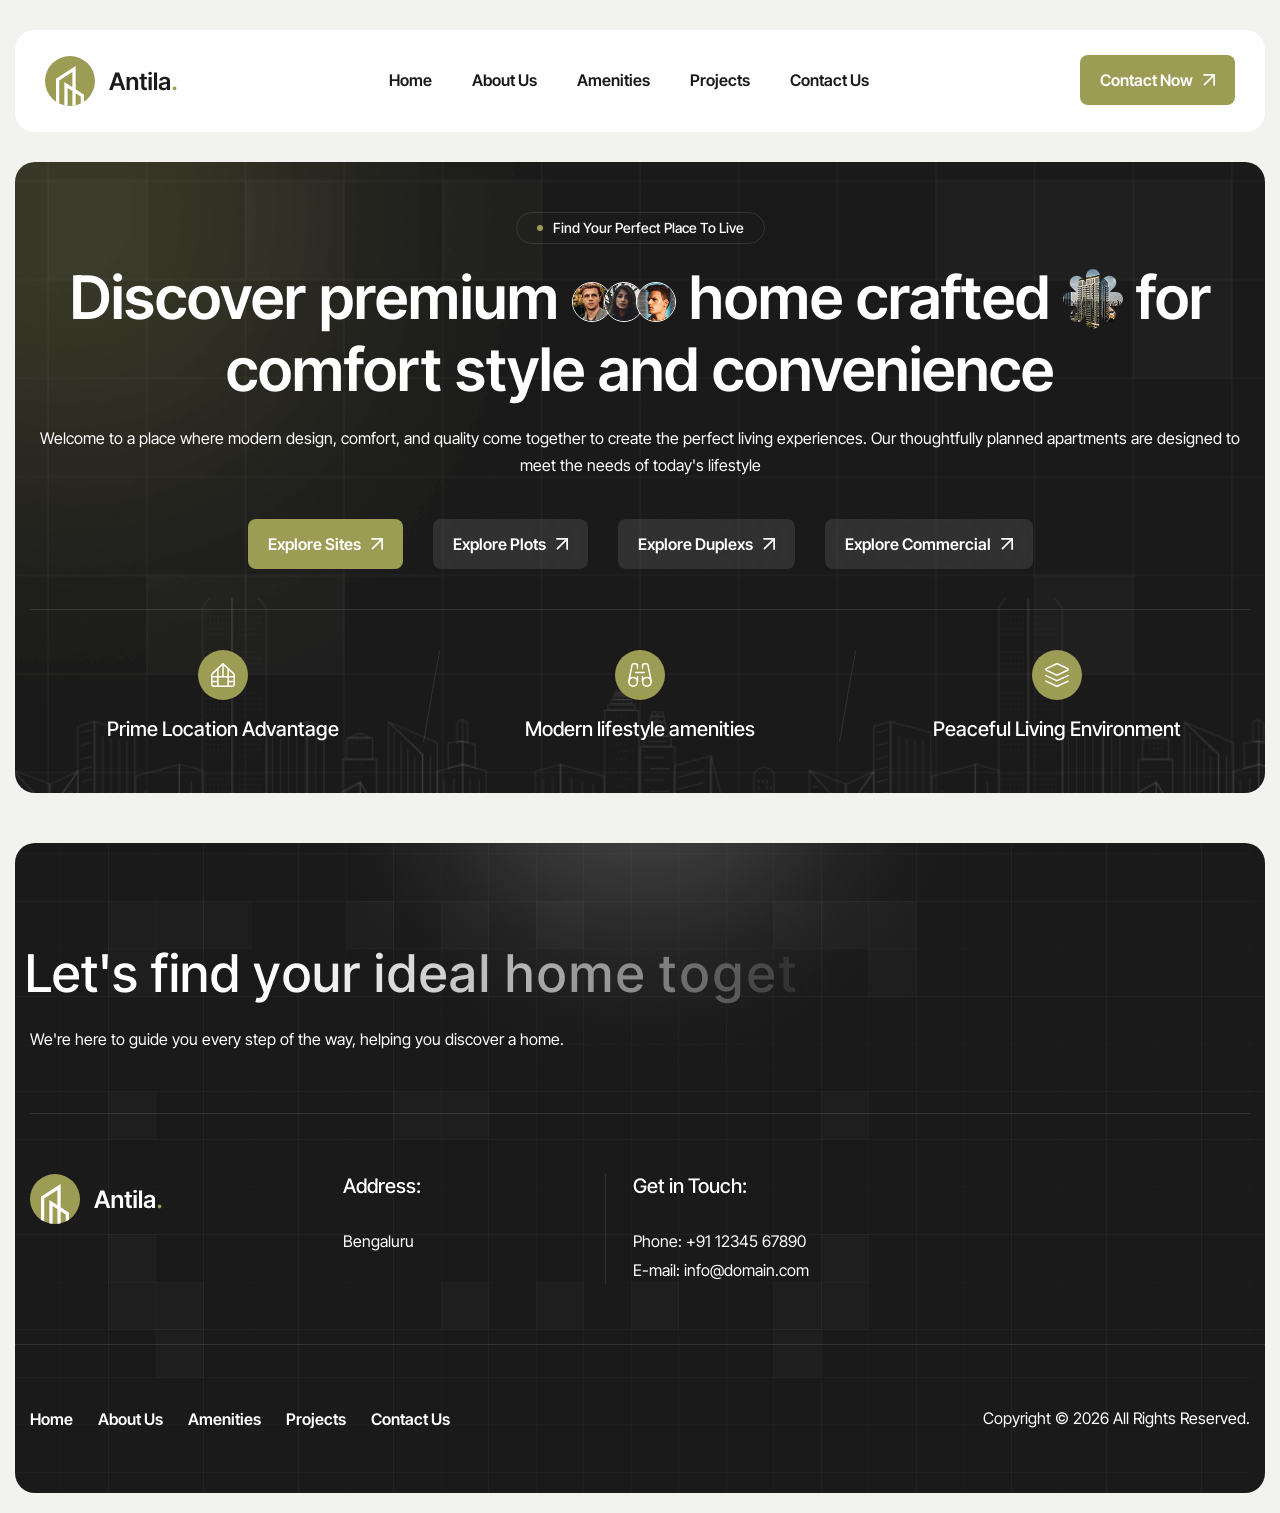
==== commit 421e3aec: "new" ====
--- a/index.html
+++ b/index.html
@@ -69,17 +69,17 @@
                     <a class="nav-link" href="index.html">Home</a>
                   </li>
                   <li class="nav-item">
-                    <a class="nav-link" href="about.html">About Us</a>
+                    <a class="nav-link" href="#">About Us</a>
                   </li>
                   <li class="nav-item">
-                    <a class="nav-link" href="amenities.html">Amenities</a>
+                    <a class="nav-link" href="#">Amenities</a>
                   </li>
                   <li class="nav-item">
-                    <a class="nav-link" href="projects.html">Projects</a>
+                    <a class="nav-link" href="#">Projects</a>
                   </li>
 
                   <li class="nav-item">
-                    <a class="nav-link" href="contact.html">Contact Us</a>
+                    <a class="nav-link" href="#">Contact Us</a>
                   </li>
                 </ul>
               </div>
@@ -144,11 +144,17 @@
                   class="hero-content-btn-prime wow fadeInUp"
                   data-wow-delay="0.6s"
                 >
-                  <a href="projects.html" class="btn-default btn-highlighted"
-                    >Explore Apartments</a
+                  <a href="sites.html" class="btn-default btn-highlighted"
+                    >Explore Sites</a
                   >
-                  <a href="contact.html" class="btn-default btn-light"
-                    >Schedule A Visit</a
+                  <a href="plots.html" class="btn-default btn-light"
+                    >Explore Plots</a
+                  >
+                  <a href="duplexs.html" class="btn-default btn-light"
+                    >Explore Duplexs</a
+                  >
+                  <a href="commercial.html" class="btn-default btn-light"
+                    >Explore Commercial</a
                   >
                 </div>
                 <!-- Hero Content Button End -->
@@ -205,11 +211,7 @@
               <!-- Hero Content End -->
 
               <!-- Hero Image Box Start -->
-              <div class="hero-image-prime">
-                <figure class="image-anime reveal">
-                  <img src="images/hero-image-prime.jpg" alt="" />
-                </figure>
-              </div>
+
               <!-- Hero Image Box End -->
             </div>
             <!-- Hero Box End -->
@@ -220,7 +222,7 @@
     <!-- Hero Section End -->
 
     <!-- About US Section Start -->
-    <div class="about-us-prime">
+    <div class="about-us-prime" style="display: none">
       <div class="container">
         <div class="row">
           <div class="col-xl-6 order-md-1 order-2">
@@ -351,7 +353,7 @@
     <!-- About US Section End -->
 
     <!-- Our Amenities Section Start -->
-    <div class="our-amenities-prime bg-section">
+    <div class="our-amenities-prime bg-section" style="display: none">
       <div class="container">
         <div class="row section-row">
           <div class="col-lg-12">
@@ -535,7 +537,7 @@
     <!-- Our Amenities Section End -->
 
     <!-- Apartments Plans Section Start -->
-    <div class="apartments-plans">
+    <div class="apartments-plans" style="display: none">
       <div class="container">
         <div class="row section-row">
           <div class="col-xl-12">
@@ -753,6 +755,232 @@
             </div>
             <!-- Apartments Plan Item End -->
           </div>
+        </div>
+      </div>
+    </div>
+    <!-- Apartments Plans Section End -->
+
+    <!-- Why Choose Us Section Start -->
+    <div
+      class="why-choose-us-prime bg-section dark-section"
+      style="display: none"
+    >
+      <div class="container">
+        <div class="row section-row">
+          <div class="col-lg-12">
+            <!-- Section Title Start -->
+            <div class="section-title section-title-center">
+              <span class="section-sub-title wow fadeInUp">Why Choose Us</span>
+              <h2 class="text-anime-style-3" data-cursor="-opaque">
+                Why our property combines location and lifestyle
+              </h2>
+            </div>
+            <!-- Section Title End -->
+          </div>
+        </div>
+
+        <div class="row">
+          <div class="col-lg-12">
+            <!-- Why Choose Us Box Start -->
+            <div class="why-choose-us-box-prime">
+              <!-- Why Choose Item List Start -->
+              <div class="why-choose-item-list-prime">
+                <!-- Why Choose Item Start -->
+                <div class="why-choose-item-prime wow fadeInUp">
+                  <div class="icon-box">
+                    <img src="images/icon-why-choose-item-1-prime.svg" alt="" />
+                  </div>
+                  <div class="why-choose-item-content-prime">
+                    <h3>Prime Location Advantage</h3>
+                    <p>
+                      Each apartment is designed to maximize space and natural
+                      light.
+                    </p>
+                  </div>
+                </div>
+                <!-- Why Choose Item End -->
+
+                <!-- Why Choose Item Start -->
+                <div
+                  class="why-choose-item-prime wow fadeInUp"
+                  data-wow-delay="0.2s"
+                >
+                  <div class="icon-box">
+                    <img src="images/icon-why-choose-item-2-prime.svg" alt="" />
+                  </div>
+                  <div class="why-choose-item-content-prime">
+                    <h3>Construction Perfected</h3>
+                    <p>
+                      Each apartment is designed to maximize space and natural
+                      light.
+                    </p>
+                  </div>
+                </div>
+                <!-- Why Choose Item End -->
+              </div>
+              <!-- Why Choose Item List End -->
+
+              <!-- Why Choose Image Start -->
+              <div
+                class="why-choose-image-prime wow fadeInUp"
+                data-wow-delay="0.2s"
+              >
+                <figure>
+                  <img src="images/why-choose-image-prime.png" alt="" />
+                </figure>
+              </div>
+              <!-- Why Choose Image End -->
+
+              <!-- Why Choose Item List Start -->
+              <div class="why-choose-item-list-prime">
+                <!-- Why Choose Item Start -->
+                <div class="why-choose-item-prime wow fadeInUp">
+                  <div class="icon-box">
+                    <img src="images/icon-why-choose-item-3-prime.svg" alt="" />
+                  </div>
+                  <div class="why-choose-item-content-prime">
+                    <h3>Carefully Planned Home</h3>
+                    <p>
+                      Each apartment is designed to maximize space and natural
+                      light.
+                    </p>
+                  </div>
+                </div>
+                <!-- Why Choose Item End -->
+
+                <!-- Why Choose Item Start -->
+                <div
+                  class="why-choose-item-prime wow fadeInUp"
+                  data-wow-delay="0.2s"
+                >
+                  <div class="icon-box">
+                    <img src="images/icon-why-choose-item-4-prime.svg" alt="" />
+                  </div>
+                  <div class="why-choose-item-content-prime">
+                    <h3>Modern Lifestyle Amenity</h3>
+                    <p>
+                      Each apartment is designed to maximize space and natural
+                      light.
+                    </p>
+                  </div>
+                </div>
+                <!-- Why Choose Item End -->
+              </div>
+              <!-- Why Choose Item List End -->
+            </div>
+            <!-- Why Choose Us Box End -->
+          </div>
+        </div>
+      </div>
+    </div>
+    <!-- Why Choose Us Section End -->
+
+    <!-- Our Apartments Section Start -->
+    <div class="our-apartments-prime bg-section" style="display: none">
+      <div class="container">
+        <div class="row section-row">
+          <div class="col-xl-12">
+            <!-- Section Title Start -->
+            <div class="section-title section-title-center">
+              <span class="section-sub-title wow fadeInUp">Our Apartments</span>
+              <h2 class="text-anime-style-3" data-cursor="-opaque">
+                Discover apartments crafted for comfortable urban living
+              </h2>
+            </div>
+            <!-- Section Title End -->
+          </div>
+        </div>
+
+        <div class="row">
+          <div class="col-xl-4 col-md-6">
+            <!-- Our Apartment Item Start -->
+            <div class="our-apartment-item-prime wow fadeInUp">
+              <!-- Apartment Item Image Start -->
+              <div class="apartment-item-image-prime">
+                <figure>
+                  <img src="images/apartment-image-1-prime.jpg" alt="" />
+                </figure>
+              </div>
+              <!-- Apartment Item Image End -->
+
+              <!-- Apartment Item Content Start -->
+              <div class="apartment-item-content-prime">
+                <h3>Skyline Residency</h3>
+                <p>
+                  Working professionals & small family this apartment offer
+                  smart.
+                </p>
+                <ul>
+                  <li>Power Backup for Essentials</li>
+                  <li>Modern kitchen layout</li>
+                </ul>
+              </div>
+              <!-- Apartment Item Content End -->
+            </div>
+            <!-- Our Apartment Item End -->
+          </div>
+
+          <div class="col-xl-4 col-md-6">
+            <!-- Our Apartment Item Start -->
+            <div
+              class="our-apartment-item-prime wow fadeInUp"
+              data-wow-delay="0.2s"
+            >
+              <!-- Apartment Item Image Start -->
+              <div class="apartment-item-image-prime">
+                <figure>
+                  <img src="images/apartment-image-2-prime.jpg" alt="" />
+                </figure>
+              </div>
+              <!-- Apartment Item Image End -->
+
+              <!-- Apartment Item Content Start -->
+              <div class="apartment-item-content-prime">
+                <h3>Greenview Homes</h3>
+                <p>
+                  Working professionals & small family this apartment offer
+                  smart.
+                </p>
+                <ul>
+                  <li>Power Backup for Essentials</li>
+                  <li>Modern kitchen layout</li>
+                </ul>
+              </div>
+              <!-- Apartment Item Content End -->
+            </div>
+            <!-- Our Apartment Item End -->
+          </div>
+
+          <div class="col-xl-4 col-md-6">
+            <!-- Our Apartment Item Start -->
+            <div
+              class="our-apartment-item-prime wow fadeInUp"
+              data-wow-delay="0.4s"
+            >
+              <!-- Apartment Item Image Start -->
+              <div class="apartment-item-image-prime">
+                <figure>
+                  <img src="images/apartment-image-3-prime.jpg" alt="" />
+                </figure>
+              </div>
+              <!-- Apartment Item Image End -->
+
+              <!-- Apartment Item Content Start -->
+              <div class="apartment-item-content-prime">
+                <h3>Prime Living Towers</h3>
+                <p>
+                  Working professionals & small family this apartment offer
+                  smart.
+                </p>
+                <ul>
+                  <li>Power Backup for Essentials</li>
+                  <li>Modern kitchen layout</li>
+                </ul>
+              </div>
+              <!-- Apartment Item Content End -->
+            </div>
+            <!-- Our Apartment Item End -->
+          </div>
 
           <div class="col-lg-12">
             <!-- Section Footer Text Start -->
@@ -773,266 +1001,6 @@
               </div>
               <!-- Satisfy Client Images End -->
               <p>
-                Let's build something exceptional together. -
-                <a href="contact.html">Get your free quote today.</a>
-              </p>
-              <ul>
-                <li><span class="counter">4.9</span>/5</li>
-                <li>
-                  <i class="fa-solid fa-star"></i>
-                  <i class="fa-solid fa-star"></i>
-                  <i class="fa-solid fa-star"></i>
-                  <i class="fa-solid fa-star"></i>
-                  <i class="fa-solid fa-star"></i>
-                </li>
-                <li>Our 4200 Review</li>
-              </ul>
-            </div>
-            <!-- Section Footer Text End -->
-          </div>
-        </div>
-      </div>
-    </div>
-    <!-- Apartments Plans Section End -->
-
-    <!-- Why Choose Us Section Start -->
-    <div class="why-choose-us-prime bg-section dark-section">
-      <div class="container">
-        <div class="row section-row">
-          <div class="col-lg-12">
-            <!-- Section Title Start -->
-            <div class="section-title section-title-center">
-              <span class="section-sub-title wow fadeInUp">Why Choose Us</span>
-              <h2 class="text-anime-style-3" data-cursor="-opaque">
-                Why our property combines location and lifestyle
-              </h2>
-            </div>
-            <!-- Section Title End -->
-          </div>
-        </div>
-
-        <div class="row">
-          <div class="col-lg-12">
-            <!-- Why Choose Us Box Start -->
-            <div class="why-choose-us-box-prime">
-              <!-- Why Choose Item List Start -->
-              <div class="why-choose-item-list-prime">
-                <!-- Why Choose Item Start -->
-                <div class="why-choose-item-prime wow fadeInUp">
-                  <div class="icon-box">
-                    <img src="images/icon-why-choose-item-1-prime.svg" alt="" />
-                  </div>
-                  <div class="why-choose-item-content-prime">
-                    <h3>Prime Location Advantage</h3>
-                    <p>
-                      Each apartment is designed to maximize space and natural
-                      light.
-                    </p>
-                  </div>
-                </div>
-                <!-- Why Choose Item End -->
-
-                <!-- Why Choose Item Start -->
-                <div
-                  class="why-choose-item-prime wow fadeInUp"
-                  data-wow-delay="0.2s"
-                >
-                  <div class="icon-box">
-                    <img src="images/icon-why-choose-item-2-prime.svg" alt="" />
-                  </div>
-                  <div class="why-choose-item-content-prime">
-                    <h3>Construction Perfected</h3>
-                    <p>
-                      Each apartment is designed to maximize space and natural
-                      light.
-                    </p>
-                  </div>
-                </div>
-                <!-- Why Choose Item End -->
-              </div>
-              <!-- Why Choose Item List End -->
-
-              <!-- Why Choose Image Start -->
-              <div
-                class="why-choose-image-prime wow fadeInUp"
-                data-wow-delay="0.2s"
-              >
-                <figure>
-                  <img src="images/why-choose-image-prime.png" alt="" />
-                </figure>
-              </div>
-              <!-- Why Choose Image End -->
-
-              <!-- Why Choose Item List Start -->
-              <div class="why-choose-item-list-prime">
-                <!-- Why Choose Item Start -->
-                <div class="why-choose-item-prime wow fadeInUp">
-                  <div class="icon-box">
-                    <img src="images/icon-why-choose-item-3-prime.svg" alt="" />
-                  </div>
-                  <div class="why-choose-item-content-prime">
-                    <h3>Carefully Planned Home</h3>
-                    <p>
-                      Each apartment is designed to maximize space and natural
-                      light.
-                    </p>
-                  </div>
-                </div>
-                <!-- Why Choose Item End -->
-
-                <!-- Why Choose Item Start -->
-                <div
-                  class="why-choose-item-prime wow fadeInUp"
-                  data-wow-delay="0.2s"
-                >
-                  <div class="icon-box">
-                    <img src="images/icon-why-choose-item-4-prime.svg" alt="" />
-                  </div>
-                  <div class="why-choose-item-content-prime">
-                    <h3>Modern Lifestyle Amenity</h3>
-                    <p>
-                      Each apartment is designed to maximize space and natural
-                      light.
-                    </p>
-                  </div>
-                </div>
-                <!-- Why Choose Item End -->
-              </div>
-              <!-- Why Choose Item List End -->
-            </div>
-            <!-- Why Choose Us Box End -->
-          </div>
-        </div>
-      </div>
-    </div>
-    <!-- Why Choose Us Section End -->
-
-    <!-- Our Apartments Section Start -->
-    <div class="our-apartments-prime bg-section">
-      <div class="container">
-        <div class="row section-row">
-          <div class="col-xl-12">
-            <!-- Section Title Start -->
-            <div class="section-title section-title-center">
-              <span class="section-sub-title wow fadeInUp">Our Apartments</span>
-              <h2 class="text-anime-style-3" data-cursor="-opaque">
-                Discover apartments crafted for comfortable urban living
-              </h2>
-            </div>
-            <!-- Section Title End -->
-          </div>
-        </div>
-
-        <div class="row">
-          <div class="col-xl-4 col-md-6">
-            <!-- Our Apartment Item Start -->
-            <div class="our-apartment-item-prime wow fadeInUp">
-              <!-- Apartment Item Image Start -->
-              <div class="apartment-item-image-prime">
-                <figure>
-                  <img src="images/apartment-image-1-prime.jpg" alt="" />
-                </figure>
-              </div>
-              <!-- Apartment Item Image End -->
-
-              <!-- Apartment Item Content Start -->
-              <div class="apartment-item-content-prime">
-                <h3>Skyline Residency</h3>
-                <p>
-                  Working professionals & small family this apartment offer
-                  smart.
-                </p>
-                <ul>
-                  <li>Power Backup for Essentials</li>
-                  <li>Modern kitchen layout</li>
-                </ul>
-              </div>
-              <!-- Apartment Item Content End -->
-            </div>
-            <!-- Our Apartment Item End -->
-          </div>
-
-          <div class="col-xl-4 col-md-6">
-            <!-- Our Apartment Item Start -->
-            <div
-              class="our-apartment-item-prime wow fadeInUp"
-              data-wow-delay="0.2s"
-            >
-              <!-- Apartment Item Image Start -->
-              <div class="apartment-item-image-prime">
-                <figure>
-                  <img src="images/apartment-image-2-prime.jpg" alt="" />
-                </figure>
-              </div>
-              <!-- Apartment Item Image End -->
-
-              <!-- Apartment Item Content Start -->
-              <div class="apartment-item-content-prime">
-                <h3>Greenview Homes</h3>
-                <p>
-                  Working professionals & small family this apartment offer
-                  smart.
-                </p>
-                <ul>
-                  <li>Power Backup for Essentials</li>
-                  <li>Modern kitchen layout</li>
-                </ul>
-              </div>
-              <!-- Apartment Item Content End -->
-            </div>
-            <!-- Our Apartment Item End -->
-          </div>
-
-          <div class="col-xl-4 col-md-6">
-            <!-- Our Apartment Item Start -->
-            <div
-              class="our-apartment-item-prime wow fadeInUp"
-              data-wow-delay="0.4s"
-            >
-              <!-- Apartment Item Image Start -->
-              <div class="apartment-item-image-prime">
-                <figure>
-                  <img src="images/apartment-image-3-prime.jpg" alt="" />
-                </figure>
-              </div>
-              <!-- Apartment Item Image End -->
-
-              <!-- Apartment Item Content Start -->
-              <div class="apartment-item-content-prime">
-                <h3>Prime Living Towers</h3>
-                <p>
-                  Working professionals & small family this apartment offer
-                  smart.
-                </p>
-                <ul>
-                  <li>Power Backup for Essentials</li>
-                  <li>Modern kitchen layout</li>
-                </ul>
-              </div>
-              <!-- Apartment Item Content End -->
-            </div>
-            <!-- Our Apartment Item End -->
-          </div>
-
-          <div class="col-lg-12">
-            <!-- Section Footer Text Start -->
-            <div
-              class="section-footer-text section-satisfy-img wow fadeInUp"
-              data-wow-delay="0.4s"
-            >
-              <!-- Satisfy Client Images Start -->
-              <div class="satisfy-client-images">
-                <div class="satisfy-client-image">
-                  <figure class="image-anime">
-                    <img src="images/author-1.jpg" alt="" />
-                  </figure>
-                </div>
-                <div class="satisfy-client-image add-more">
-                  <img src="images/icon-phone-white.svg" alt="" />
-                </div>
-              </div>
-              <!-- Satisfy Client Images End -->
-              <p>
                 Let's make something great work together.
                 <a href="contact.html">Get Free Quote.</a>
               </p>
@@ -1045,7 +1013,7 @@
     <!-- Our Apartments Section End -->
 
     <!-- Our Blog Section Start -->
-    <div class="our-blog">
+    <div class="our-blog" style="display: none">
       <div class="container">
         <div class="row section-row">
           <div class="col-lg-12">
@@ -1207,7 +1175,10 @@
     <!-- Our Blog Section End -->
 
     <!-- Main Footer Start -->
-    <footer class="main-footer-moon bg-section dark-section">
+    <footer
+      class="main-footer-moon bg-section dark-section"
+      style="margin-top: 50px"
+    >
       <div class="container">
         <div class="row">
           <div class="col-lg-12">
--- a/css/custom.css
+++ b/css/custom.css
@@ -7866,7 +7866,6 @@
 .hero-content-prime,
 .hero-image-prime {
   position: relative;
-  width: calc(50% - 15px);
 }
 
 .hero-content-prime {
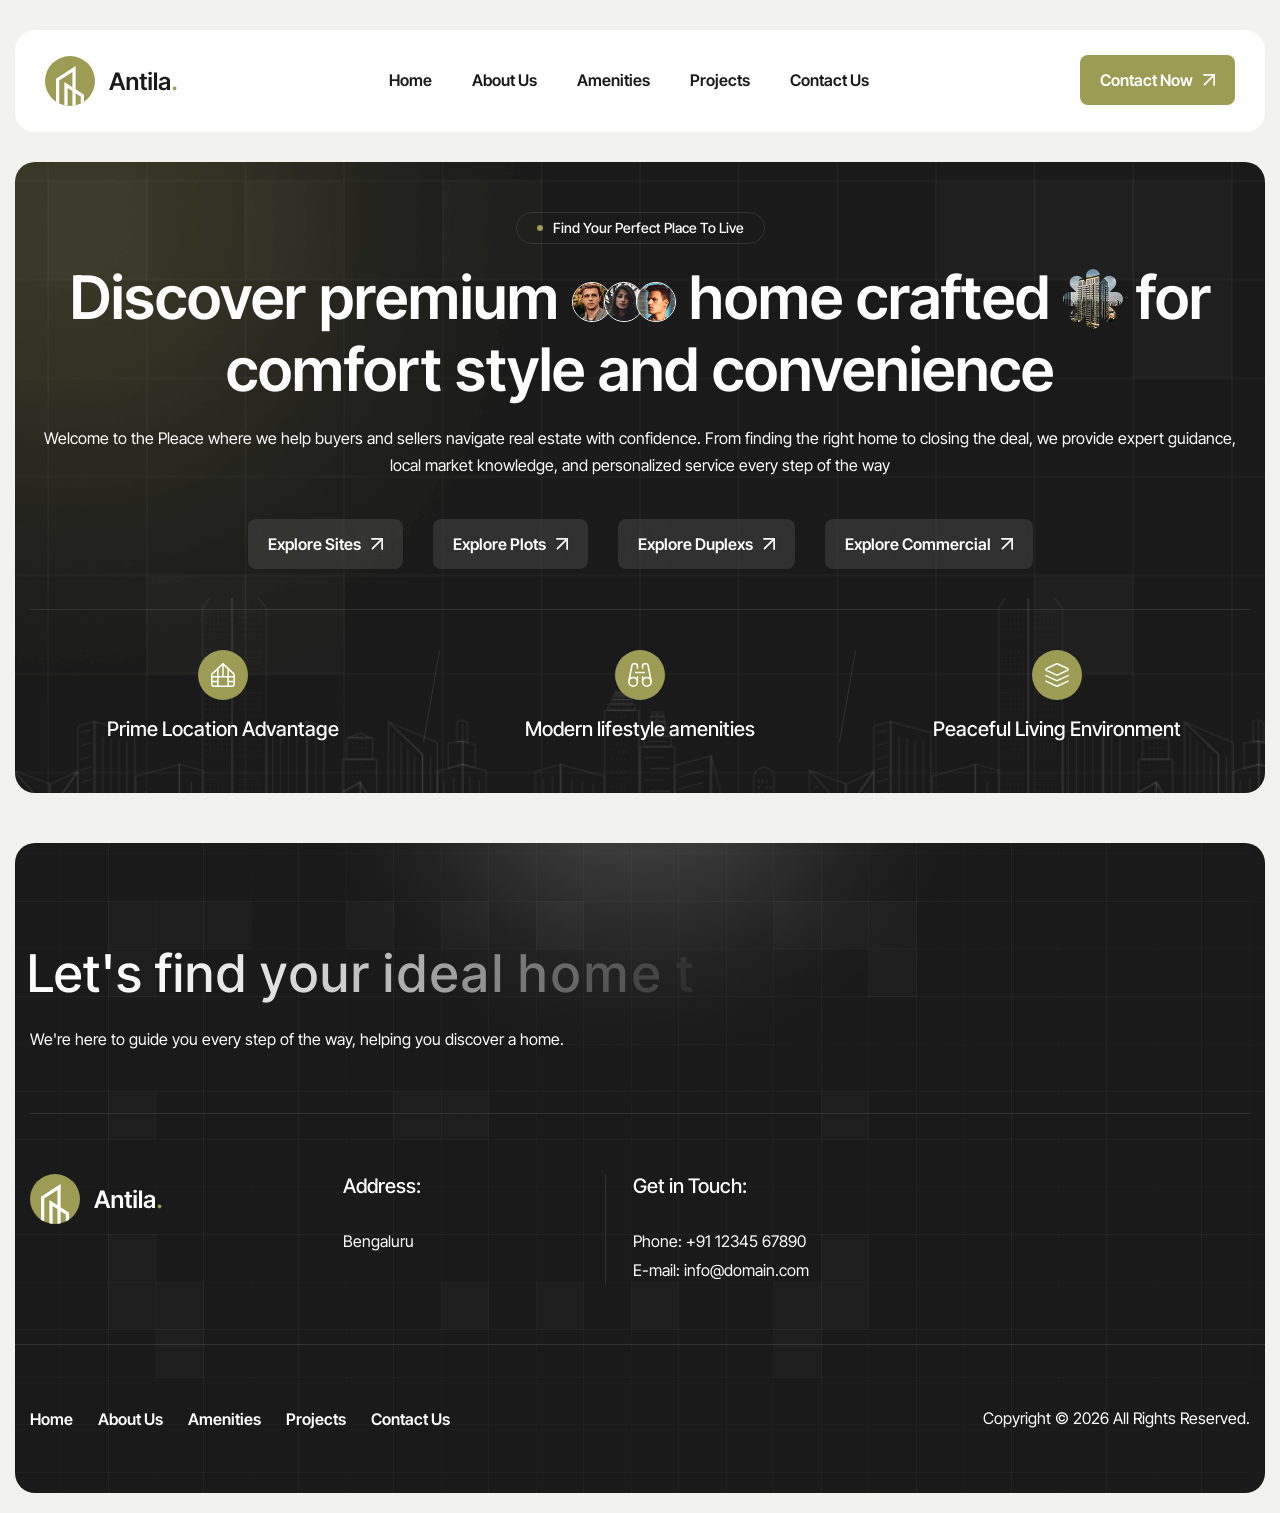
==== commit 4c0c03c7: "new changes" ====
--- a/index.html
+++ b/index.html
@@ -131,10 +131,11 @@
                     for comfort style and convenience
                   </h1>
                   <p class="wow fadeInUp" data-wow-delay="0.4s">
-                    Welcome to a place where modern design, comfort, and quality
-                    come together to create the perfect living experiences. Our
-                    thoughtfully planned apartments are designed to meet the
-                    needs of today's lifestyle
+                    Welcome to the Pleace where we help buyers and sellers
+                    navigate real estate with confidence. From finding the right
+                    home to closing the deal, we provide expert guidance, local
+                    market knowledge, and personalized service every step of the
+                    way
                   </p>
                 </div>
                 <!-- Section Title End -->
@@ -144,7 +145,7 @@
                   class="hero-content-btn-prime wow fadeInUp"
                   data-wow-delay="0.6s"
                 >
-                  <a href="sites.html" class="btn-default btn-highlighted"
+                  <a href="sites.html" class="btn-default btn-light"
                     >Explore Sites</a
                   >
                   <a href="plots.html" class="btn-default btn-light"
--- a/css/custom.css
+++ b/css/custom.css
@@ -10133,3 +10133,50 @@
     right: -20px;
   }
 }
+
+/* Slider arrows color */
+.apartmentSwiper .swiper-button-next,
+.apartmentSwiper .swiper-button-prev {
+  color: #9c9c55;
+  width: 36px;
+  height: 36px;
+}
+
+.apartmentSwiper .swiper-button-prev {
+  right: 0px;
+}
+
+/* Make PREV smaller */
+.apartmentSwiper .swiper-button-prev {
+  width: 26px;
+  height: 26px;
+  opacity: 0.8;
+  left: 0px;
+}
+
+/* Arrow icon size */
+.apartmentSwiper .swiper-button-next::after,
+.apartmentSwiper .swiper-button-prev::after {
+  font-size: 16px;
+}
+
+/* Pagination dots */
+.apartmentSwiper .swiper-pagination-bullet {
+  background: #9c9c55;
+  opacity: 0.4;
+}
+
+.apartmentSwiper .swiper-pagination-bullet-active {
+  background: #9c9c55;
+  opacity: 1;
+}
+.view-details-btn {
+  display: block;
+  margin: auto;
+  margin-top: 50px;
+}
+@media screen and (max-width: 968px) {
+  .hero-content-btn-prime {
+    flex-direction: column !important;
+  }
+}
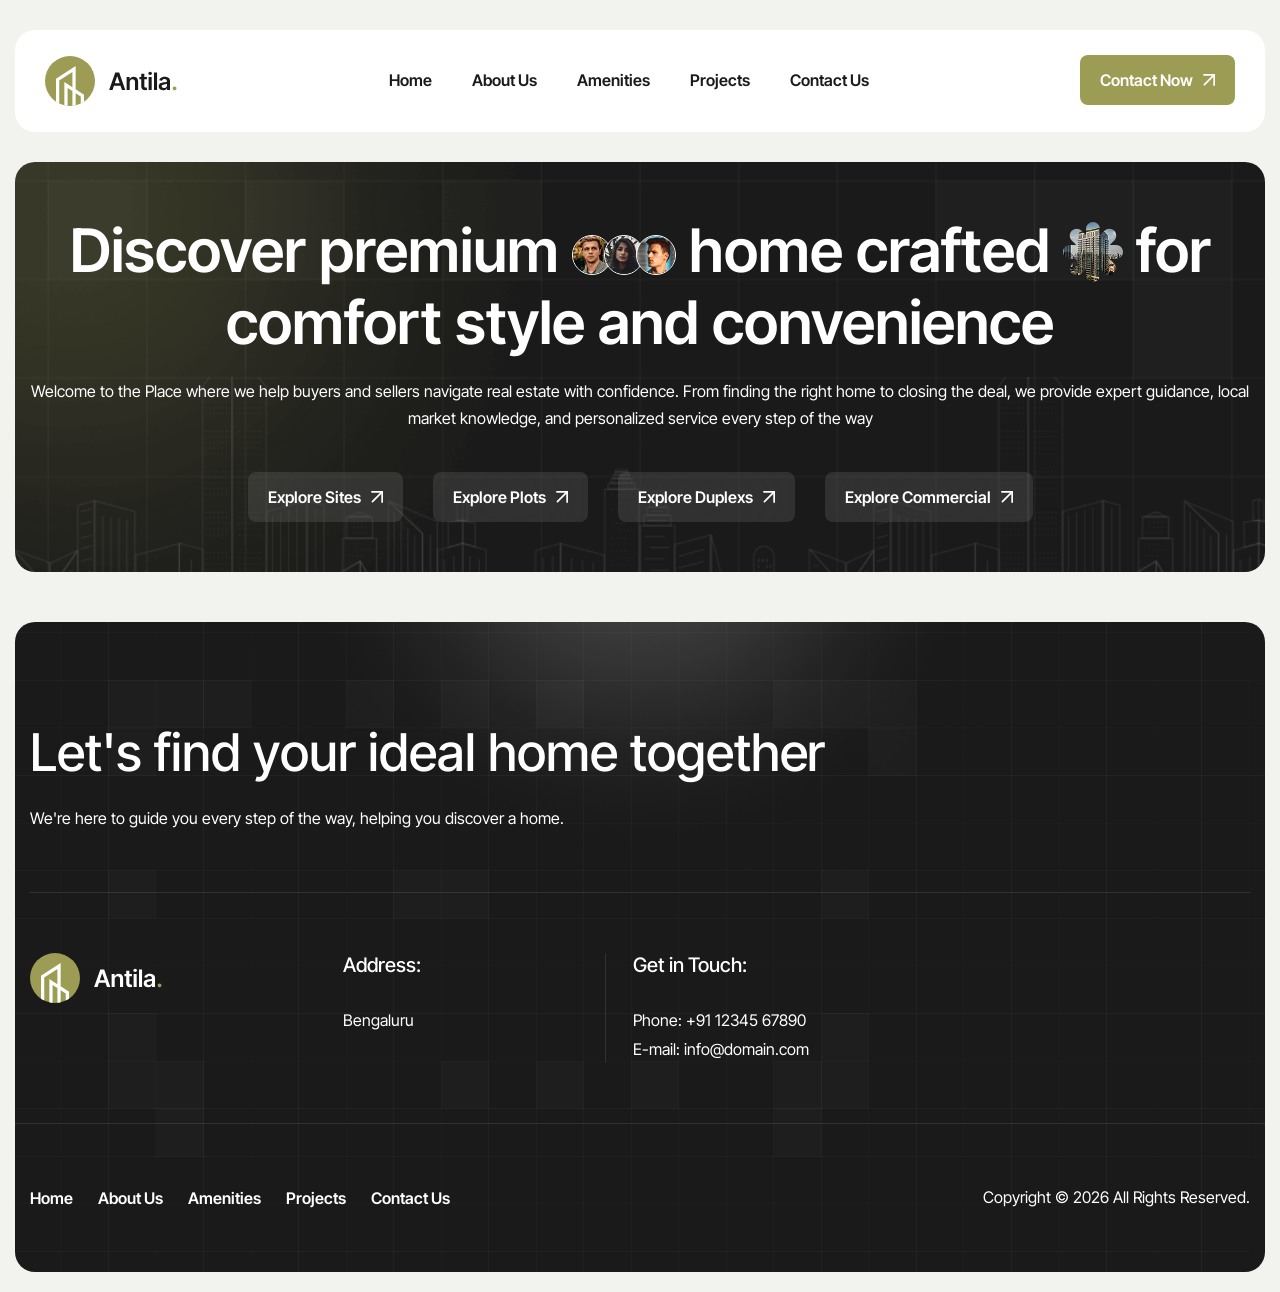
==== commit 251b212a: "new changes" ====
--- a/index.html
+++ b/index.html
@@ -110,9 +110,9 @@
               <div class="hero-content-prime dark-section">
                 <!-- Section Title Start -->
                 <div class="section-title">
-                  <span class="section-sub-title wow fadeInUp"
+                  <!-- <span class="section-sub-title wow fadeInUp"
                     >Find Your Perfect Place To Live</span
-                  >
+                  > -->
                   <h1
                     class="wow fadeInUp"
                     data-wow-delay="0.2s"
@@ -131,7 +131,7 @@
                     for comfort style and convenience
                   </h1>
                   <p class="wow fadeInUp" data-wow-delay="0.4s">
-                    Welcome to the Pleace where we help buyers and sellers
+                    Welcome to the Place where we help buyers and sellers
                     navigate real estate with confidence. From finding the right
                     home to closing the deal, we provide expert guidance, local
                     market knowledge, and personalized service every step of the
@@ -164,6 +164,7 @@
                 <div
                   class="hero-body-item-list-prime wow fadeInUp"
                   data-wow-delay="0.8s"
+                  style="display: none"
                 >
                   <!-- Hero Body Item Start -->
                   <div class="hero-body-item-prime">
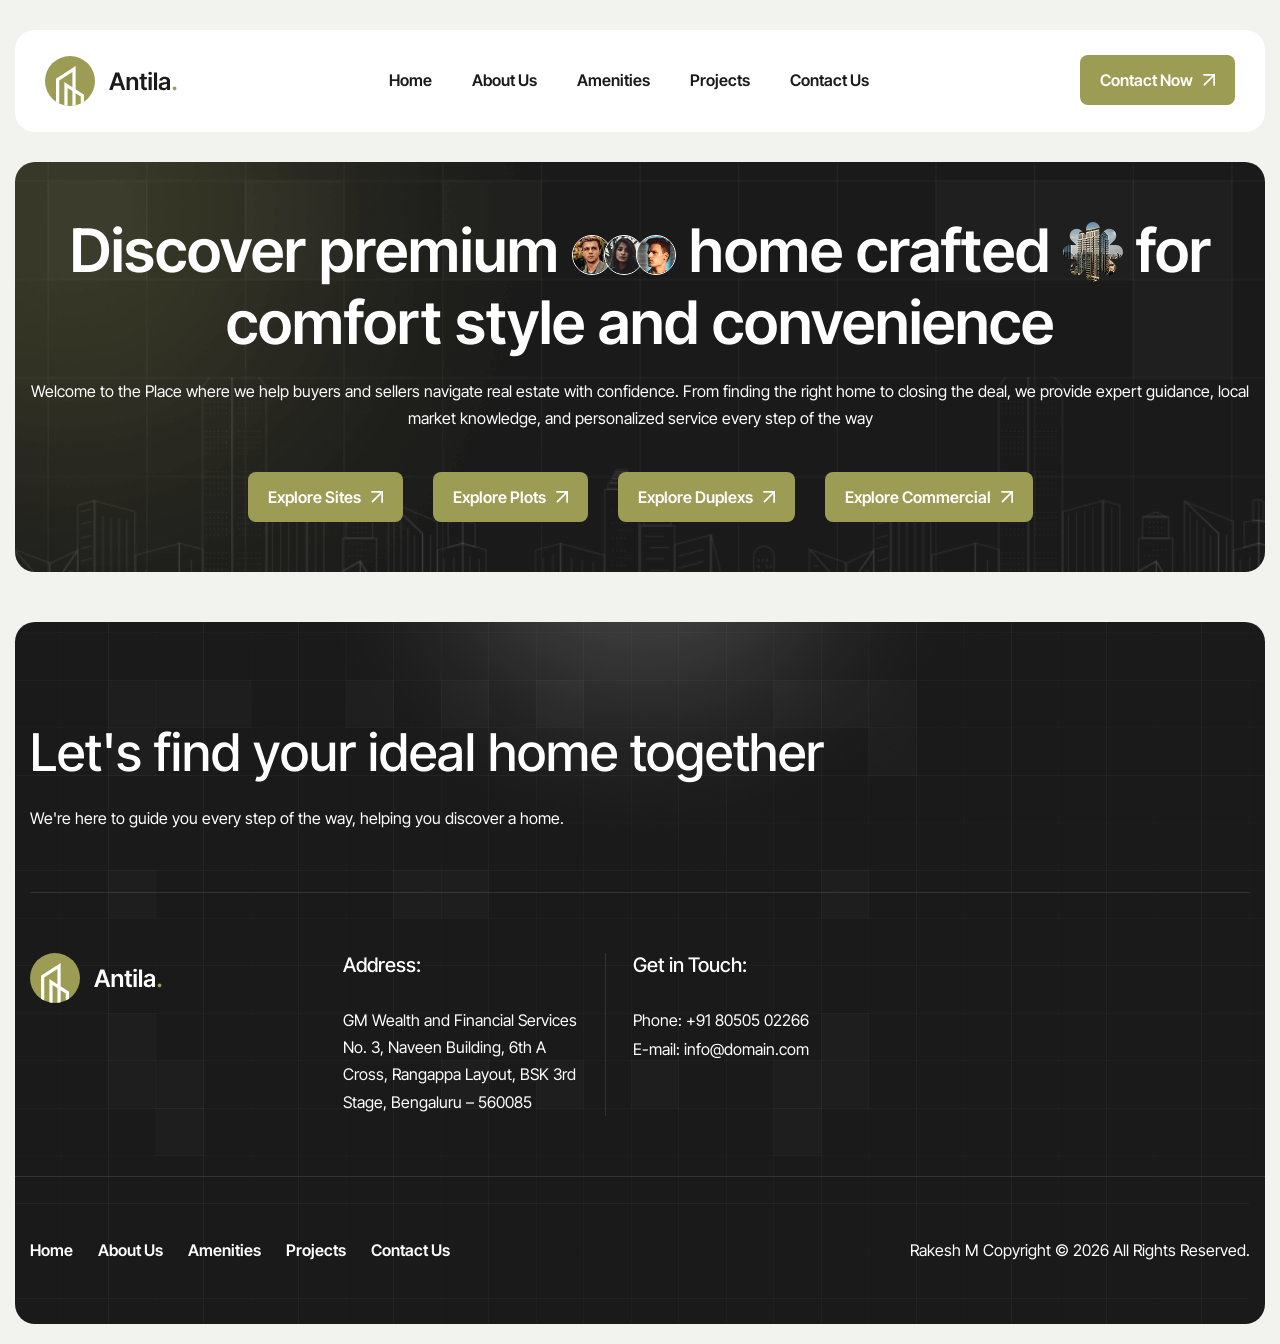
==== commit b1f02e0a: "jhghg" ====
--- a/index.html
+++ b/index.html
@@ -145,16 +145,16 @@
                   class="hero-content-btn-prime wow fadeInUp"
                   data-wow-delay="0.6s"
                 >
-                  <a href="sites.html" class="btn-default btn-light"
+                  <a href="sites.html" class="btn-default btn-highlighted"
                     >Explore Sites</a
                   >
-                  <a href="plots.html" class="btn-default btn-light"
+                  <a href="plots.html" class="btn-default btn-highlighted"
                     >Explore Plots</a
                   >
-                  <a href="duplexs.html" class="btn-default btn-light"
+                  <a href="duplexs.html" class="btn-default btn-highlighted"
                     >Explore Duplexs</a
                   >
-                  <a href="commercial.html" class="btn-default btn-light"
+                  <a href="commercial.html" class="btn-default btn-highlighted"
                     >Explore Commercial</a
                   >
                 </div>
@@ -1219,14 +1219,18 @@
               <!-- Footer Contact Item Start -->
               <div class="footer-contact-item-moon">
                 <h3>Address:</h3>
-                <p>Bengaluru</p>
+                <p>
+                  GM Wealth and Financial Services<br />
+                  No. 3, Naveen Building, 6th A Cross, Rangappa Layout, BSK 3rd
+                  Stage, Bengaluru – 560085
+                </p>
               </div>
               <!-- Footer Contact Item End -->
 
               <!-- Footer Contact Item Start -->
               <div class="footer-contact-item-moon">
                 <h3>Get in Touch:</h3>
-                <p>Phone: <a href="tel:912345678">+91 12345 67890</a></p>
+                <p>Phone: <a href="tel:80505 02266">+91 80505 02266</a></p>
                 <p>
                   E-mail: <a href="mailto:info@domai.com">info@domain.com</a>
                 </p>
@@ -1259,7 +1263,7 @@
 
                 <!-- Footer Copyright Text Start -->
                 <div class="footer-copyright-text-moon">
-                  <p>Copyright © 2026 All Rights Reserved.</p>
+                  <p>Rakesh M Copyright © 2026 All Rights Reserved.</p>
                 </div>
                 <!-- Footer Copyright Text End -->
               </div>
